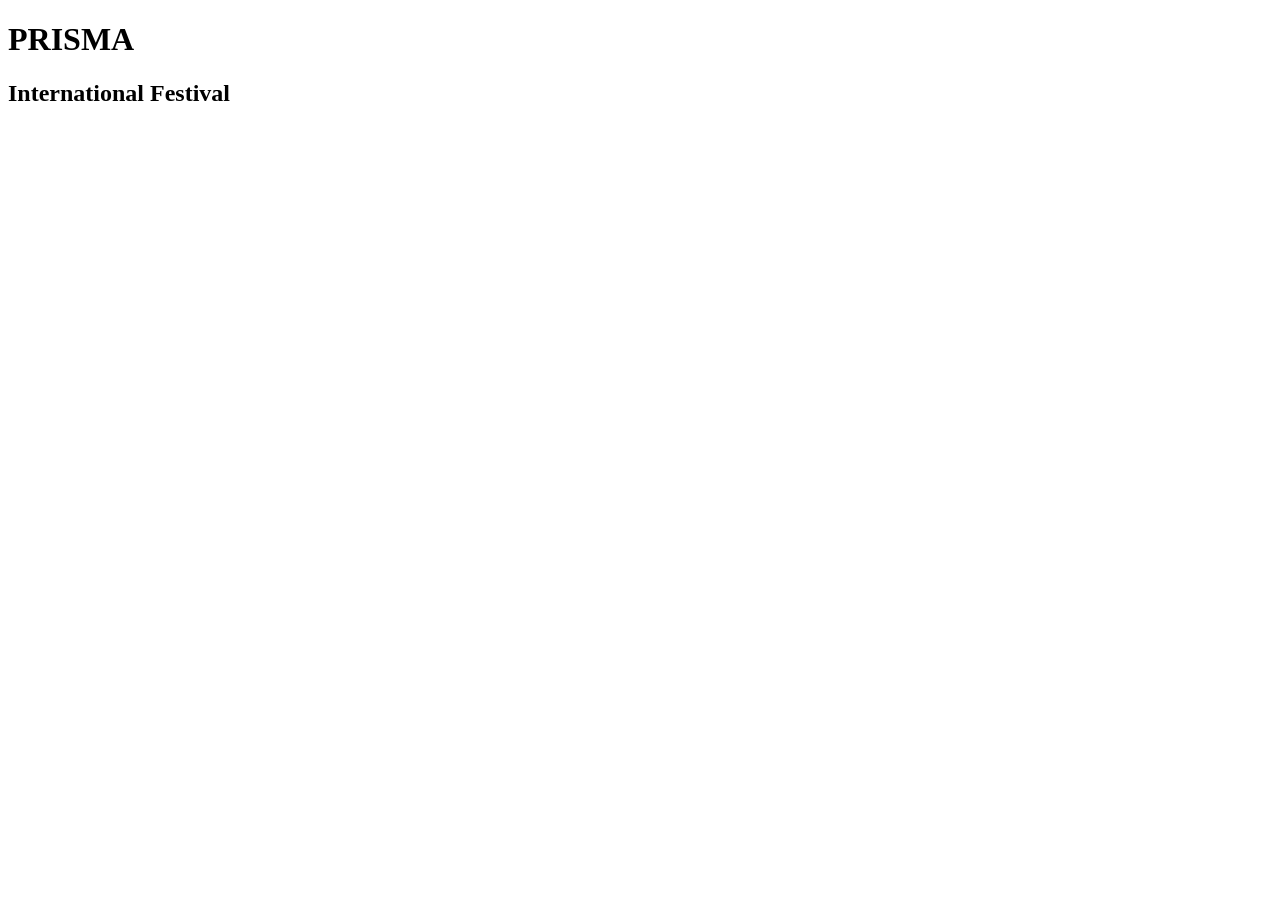
==== index.html @ aac89eb9 "Examen PRISMA" ====
<!DOCTYPE html>
<html lang="en">
<head>
    <meta charset="UTF-8">
    <meta name="viewport" content="width=device-width, initial-scale=1.0">
    <title>Prisma Festival</title>
    <link rel = "stylesheet"  href ="Style.css">
</head>
<body>
    <h1>PRISMA</h1>
    <h2>International Festival</h2>
    
    <script></script>
</body>
</html>
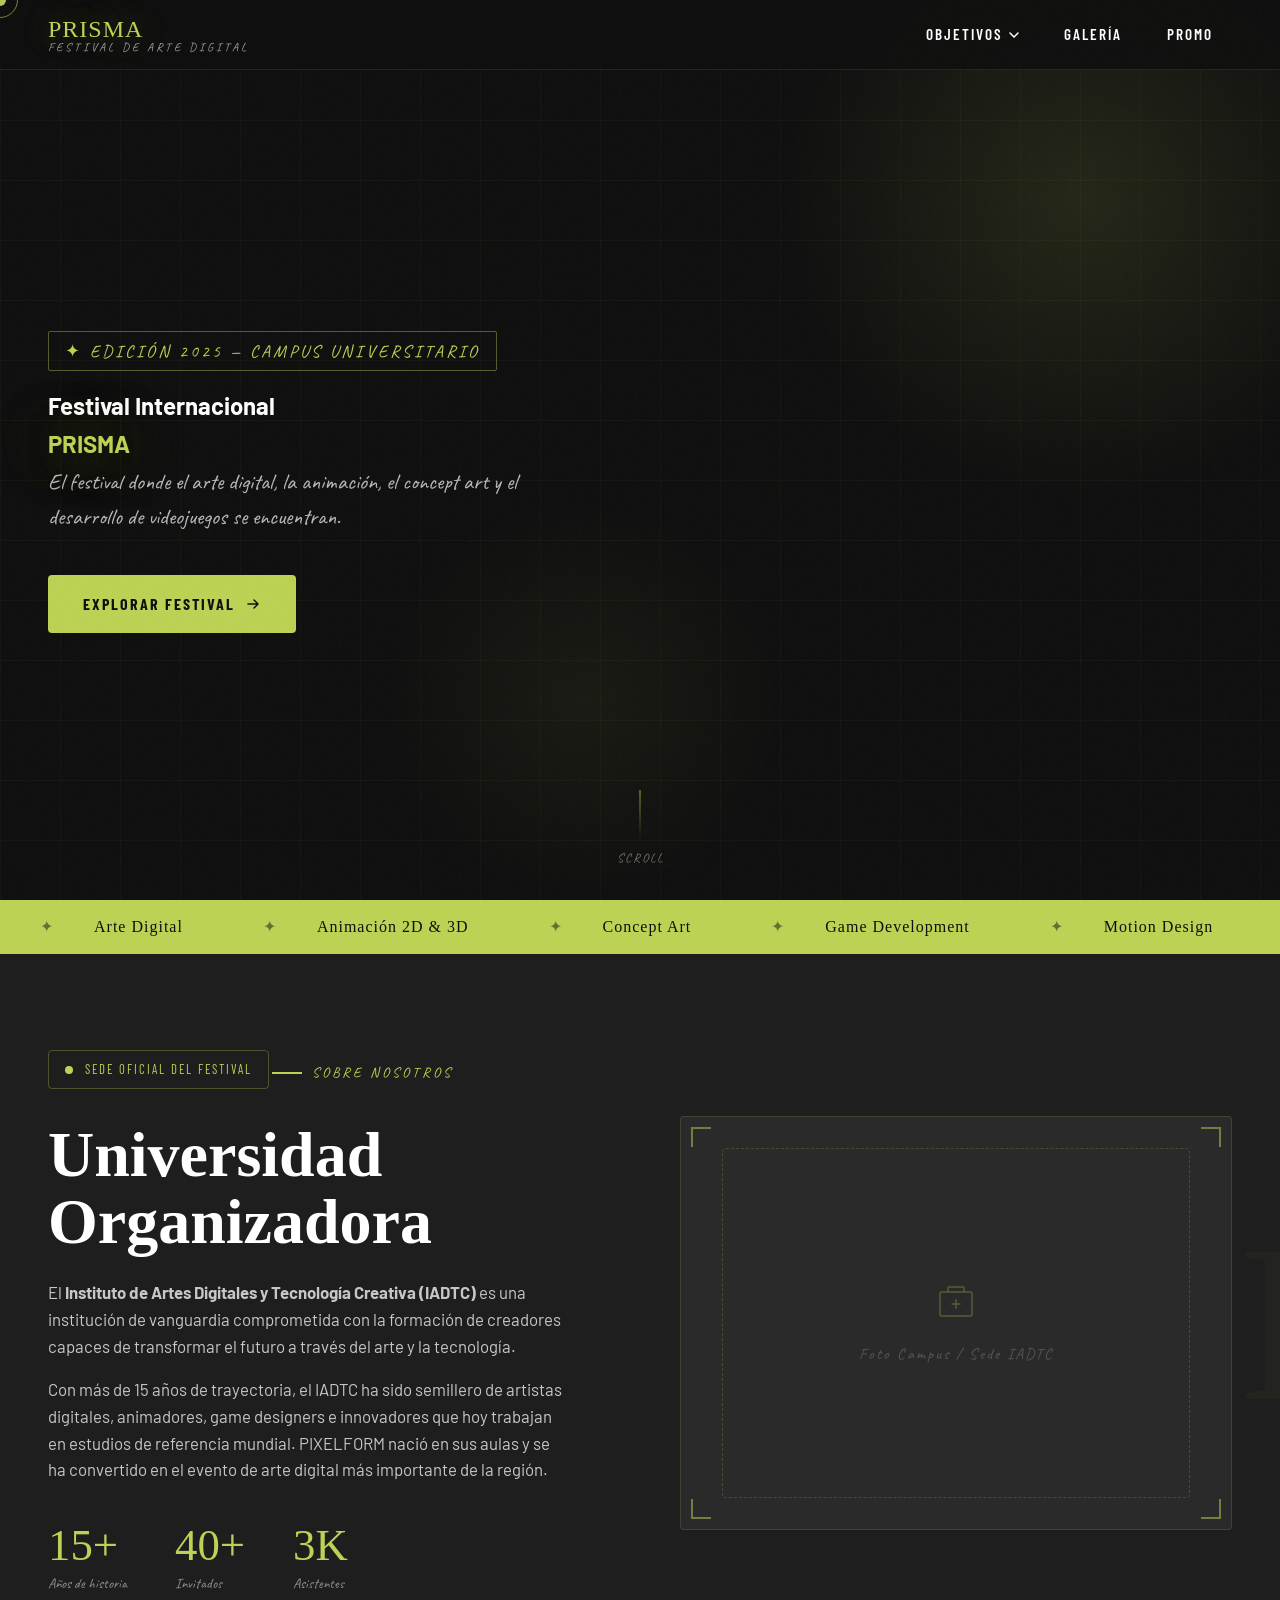
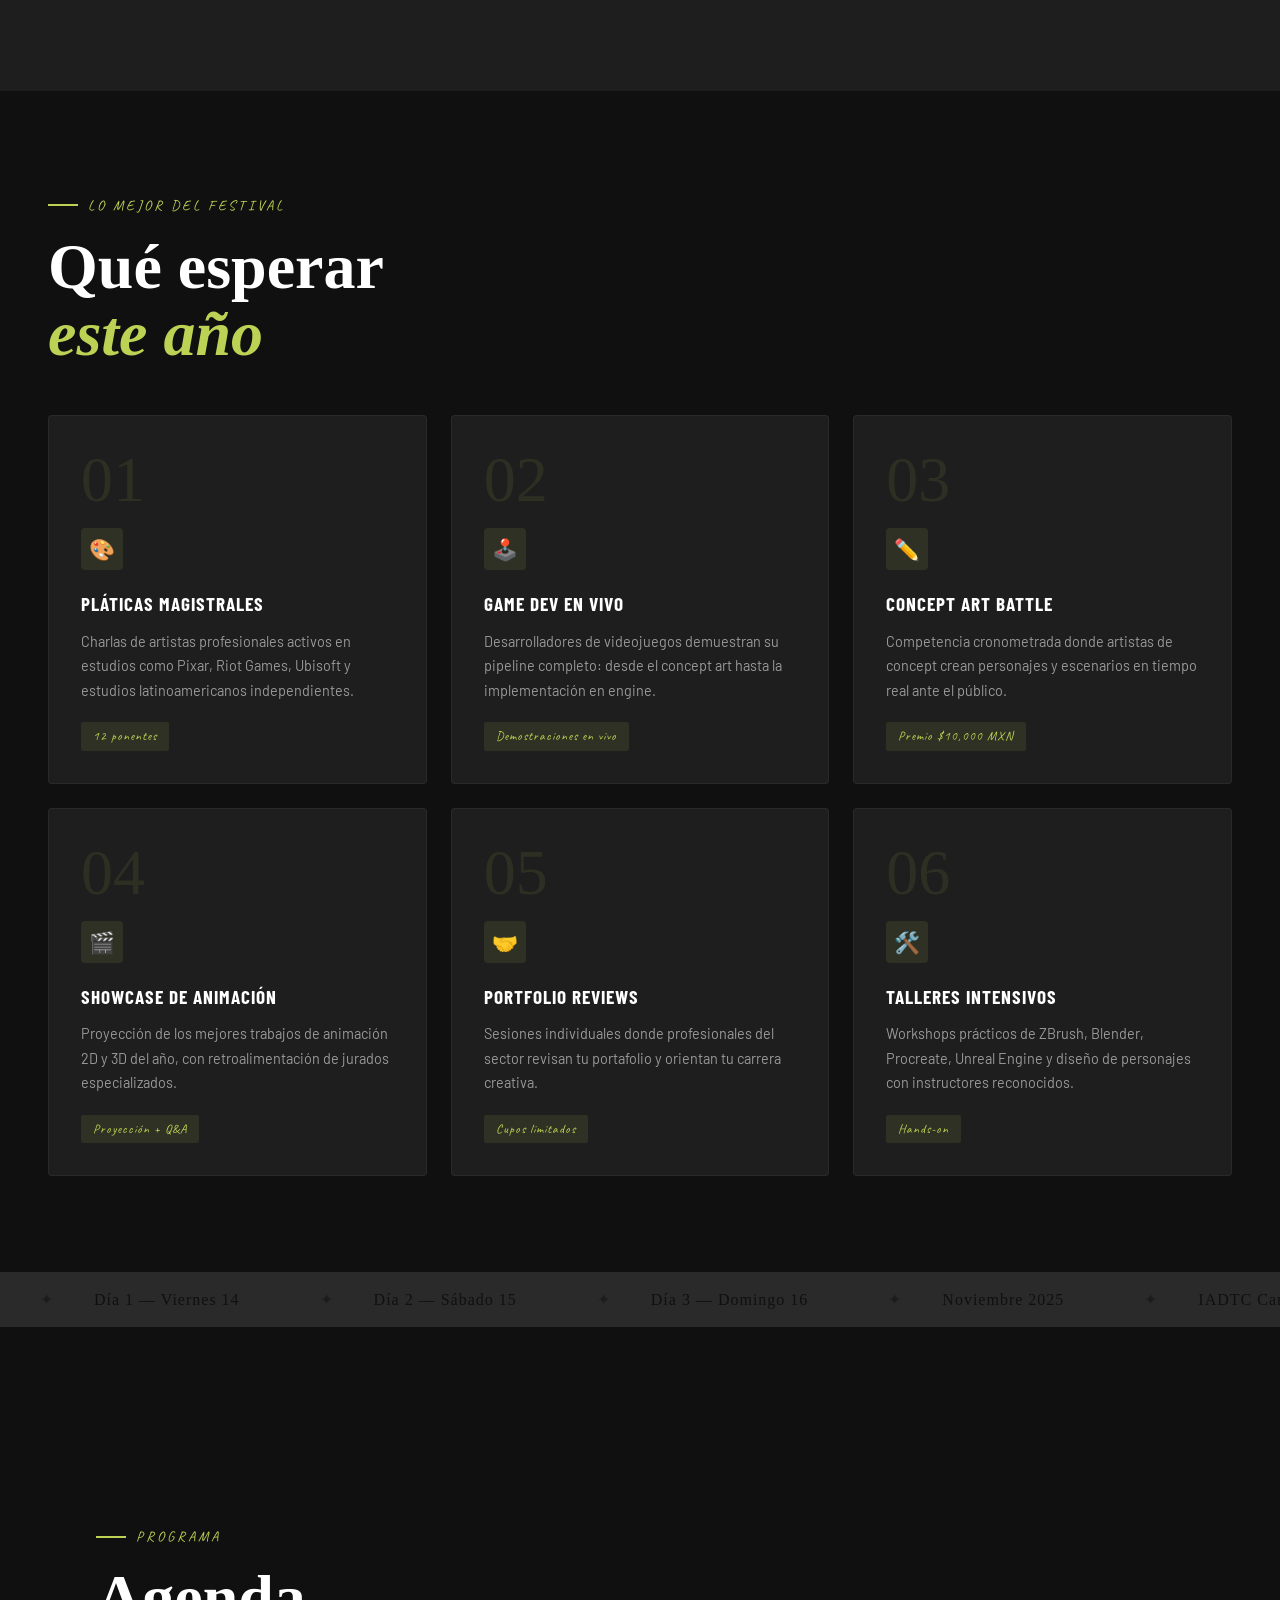
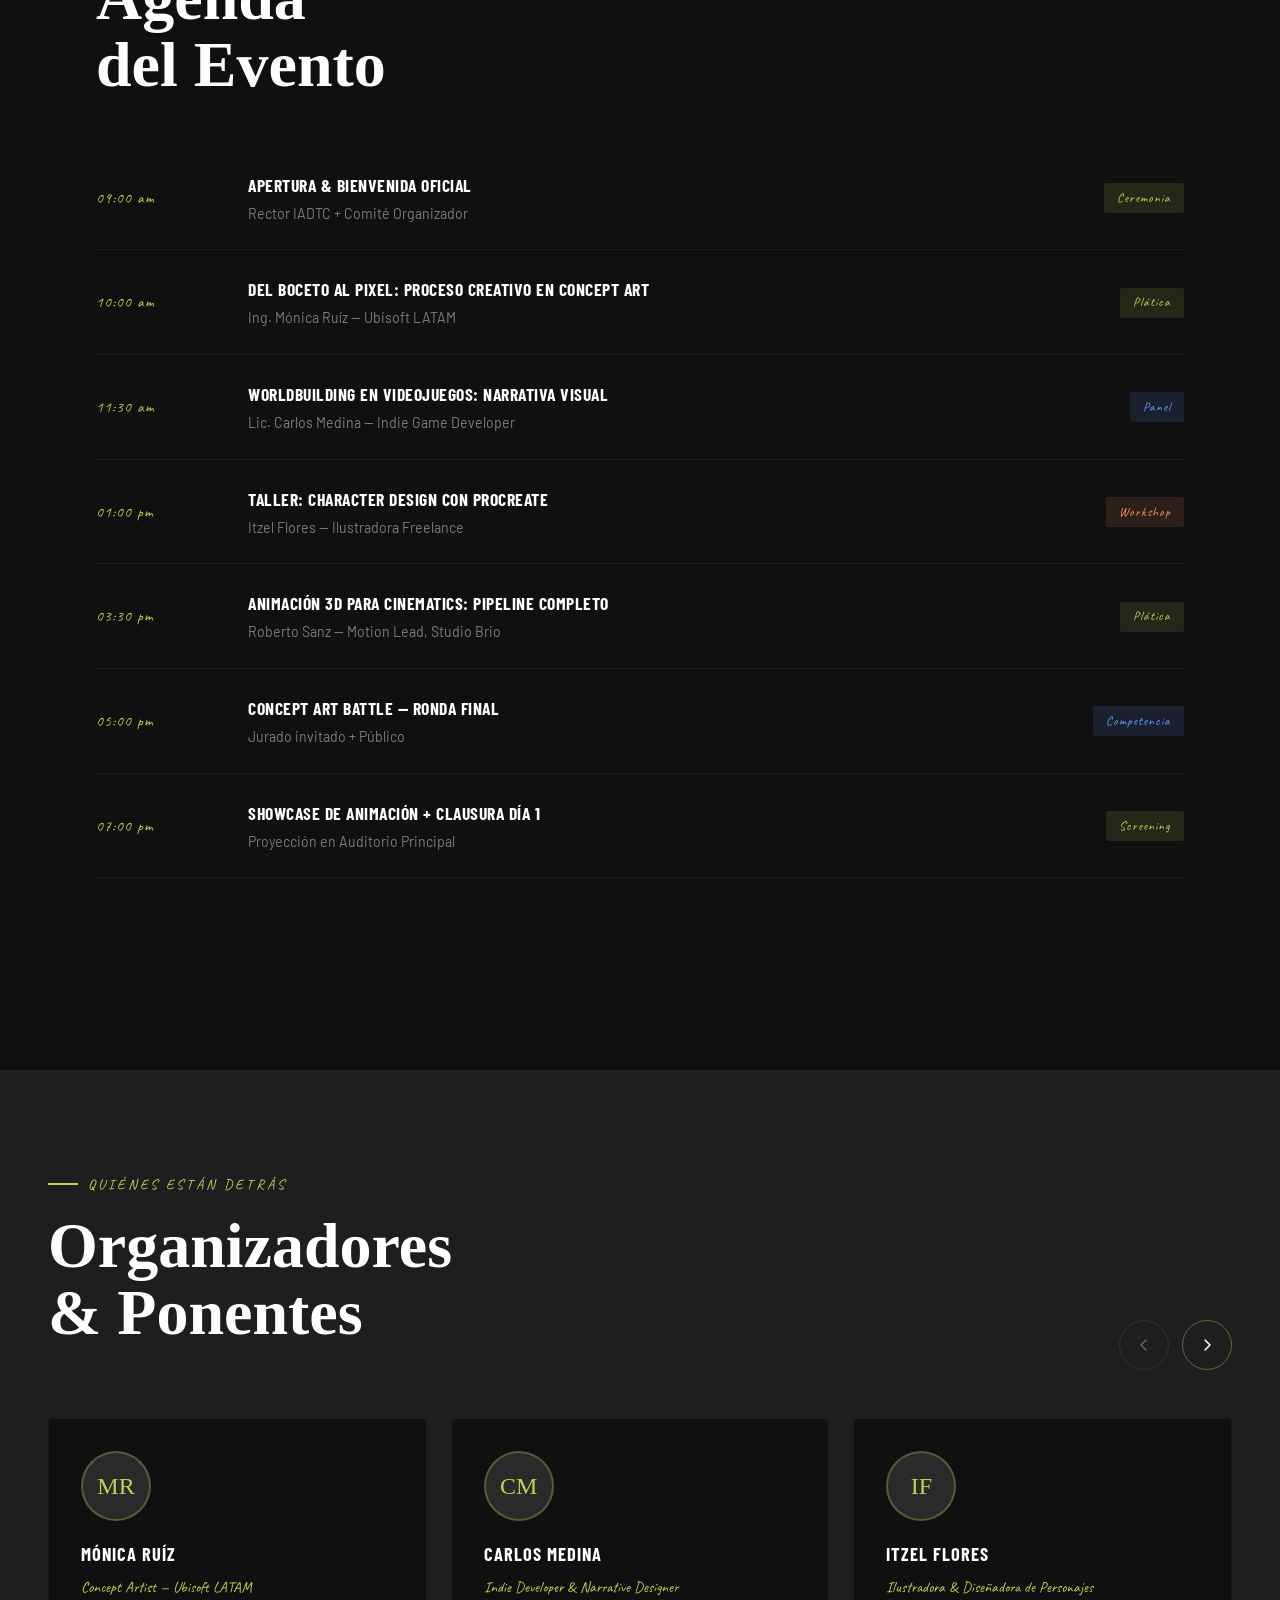
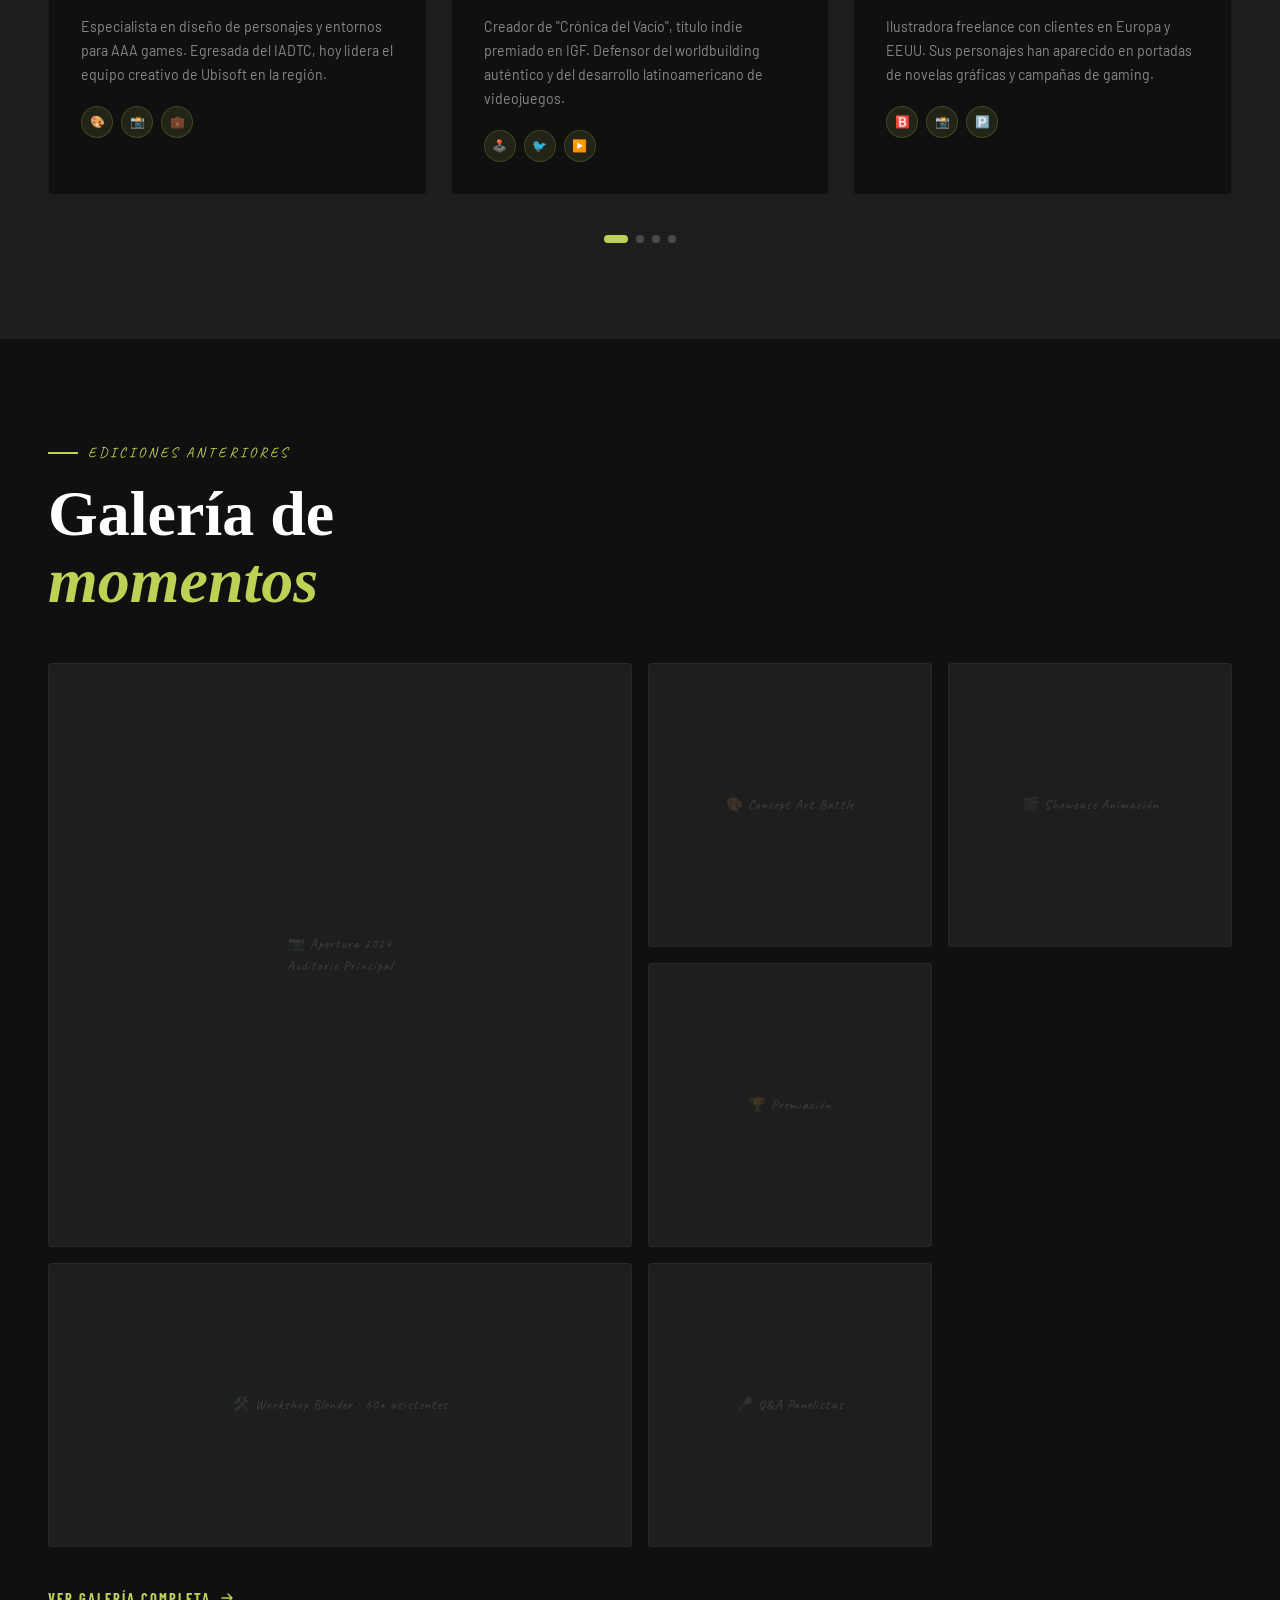
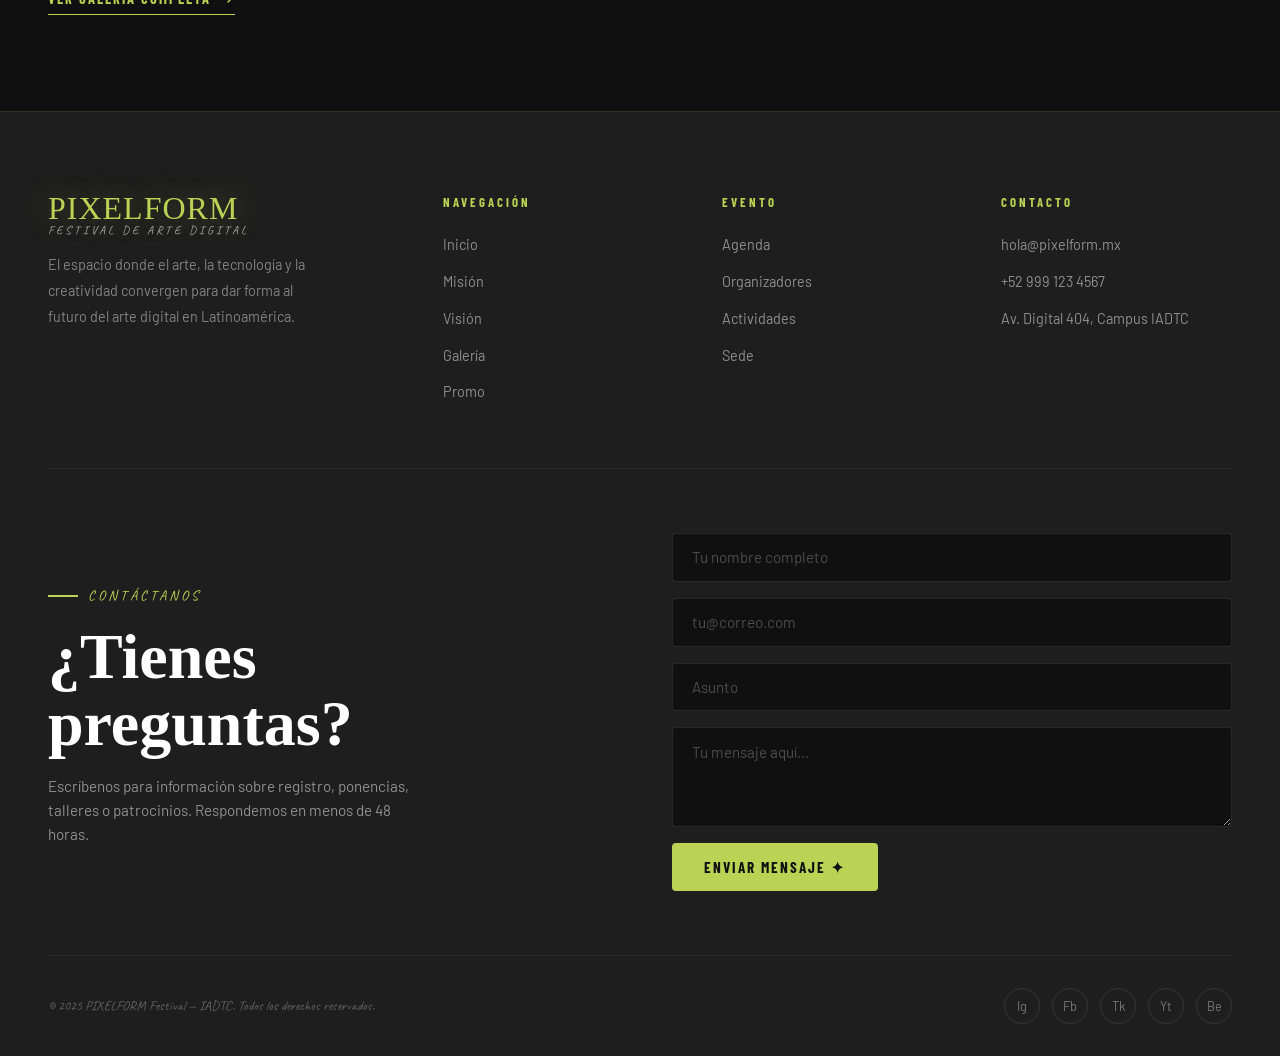
==== commit 90d91f2c: "PRISMA primary index, main y style fueron agregados" ====
--- a/index.html
+++ b/index.html
@@ -1,15 +1,541 @@
 <!DOCTYPE html>
-<html lang="en">
+<html lang="es">
 <head>
-    <meta charset="UTF-8">
-    <meta name="viewport" content="width=device-width, initial-scale=1.0">
-    <title>Prisma Festival</title>
-    <link rel = "stylesheet"  href ="Style.css">
+  <meta charset="UTF-8" />
+  <meta name="viewport" content="width=device-width, initial-scale=1.0" />
+  <title>PRISMA International Fair— Arte Digital</title>
+  <link rel="stylesheet" href="Style.css" />
 </head>
 <body>
-    <h1>PRISMA</h1>
-    <h2>International Festival</h2>
+
+  <!-- Page Loader -->
+  <div class="page-loader">
+    <span class="loader-text">PRISMA</span>
+  </div>
+
+  <!-- Custom Cursor -->
+  <div class="cursor"></div>
+  <div class="cursor-ring"></div>
+
+  <!-- ═══════════════════════════════════════════
+       HEADER / NAV
+  ═══════════════════════════════════════════ -->
+  <header class="site-header">
+    <a href="index.html" class="logo">
+      PRISMA
+      <span>Festival de Arte Digital</span>
+    </a>
+
+    <button class="hamburger" aria-label="Menú">
+      <span></span><span></span><span></span>
+    </button>
+
+    <nav class="site-nav">
+
+      <!-- Objetivos con dropdown -->
+      <div class="nav-item">
+        <a href="#" class="nav-link" aria-haspopup="true">
+          Objetivos
+          <svg width="10" height="6" viewBox="0 0 10 6" fill="none" xmlns="http://www.w3.org/2000/svg">
+            <path d="M1 1L5 5L9 1" stroke="currentColor" stroke-width="1.5" stroke-linecap="round"/>
+          </svg>
+        </a>
+        <div class="dropdown-menu">
+          <a href="mision.html">Misión</a>
+          <a href="vision.html">Visión</a>
+        </div>
+      </div>
+
+      <!-- Galería -->
+      <div class="nav-item">
+        <a href="galeria.html" class="nav-link">Galería</a>
+      </div>
+
+      <!-- Promo -->
+      <div class="nav-item">
+        <a href="promo.html" class="nav-link">Promo</a>
+      </div>
+
+    </nav>
+  </header>
+
+  <!-- ═══════════════════════════════════════════
+       HERO
+  ═══════════════════════════════════════════ -->
+  <section class="hero">
+    <div class="hero-bg-grid"></div>
+    <div class="hero-glow"></div>
+    <div class="hero-glow-2"></div>
+
+    <div class="hero-tag">✦ Edición 2025 — Campus Universitario</div>
+
+  
+    <h1 class="hero-title">
+      Festival Internacional<br><em> PRISMA</em>
+    </h1>
     
-    <script></script>
+
+    <p class="hero-subtitle">
+      El festival donde el arte digital, la animación, el concept art y el desarrollo de videojuegos se encuentran.
+    </p>
+
+    <a href="#universidad" class="hero-cta">
+      Explorar Festival
+      <svg width="16" height="16" viewBox="0 0 16 16" fill="none" xmlns="http://www.w3.org/2000/svg">
+        <path d="M3 8H13M13 8L9 4M13 8L9 12" stroke="currentColor" stroke-width="1.5" stroke-linecap="round" stroke-linejoin="round"/>
+      </svg>
+    </a>
+
+    <div class="hero-scroll">
+      <div class="scroll-line"></div>
+      <span>Scroll</span>
+    </div>
+  </section>
+
+  <!-- ═══════════════════════════════════════════
+       MARQUEE
+  ═══════════════════════════════════════════ -->
+  <div class="marquee-strip">
+    <div class="marquee-inner">
+      <span>Arte Digital</span>
+      <span>Animación 2D & 3D</span>
+      <span>Concept Art</span>
+      <span>Game Development</span>
+      <span>Motion Design</span>
+      <span>Ilustración</span>
+      <span>VFX & Efectos</span>
+      <span>UI/UX Design</span>
+    </div>
+  </div>
+
+  <!-- ═══════════════════════════════════════════
+       UNIVERSIDAD
+  ═══════════════════════════════════════════ -->
+  <section id="universidad" class="university-section">
+    <div class="university-inner">
+      <div class="uni-text">
+        <div class="uni-badge">
+          <span class="uni-badge-dot"></span>
+          <span>Sede Oficial del Festival</span>
+        </div>
+
+        <div class="section-label">Sobre Nosotros</div>
+        <h2 class="section-title reveal">Universidad<br>Organizadora</h2>
+
+        <p class="reveal reveal-delay-1">
+          El <strong>Instituto de Artes Digitales y Tecnología Creativa (IADTC)</strong> es una institución de vanguardia comprometida con la formación de creadores capaces de transformar el futuro a través del arte y la tecnología.
+        </p>
+        <p class="reveal reveal-delay-2">
+          Con más de 15 años de trayectoria, el IADTC ha sido semillero de artistas digitales, animadores, game designers e innovadores que hoy trabajan en estudios de referencia mundial. PIXELFORM nació en sus aulas y se ha convertido en el evento de arte digital más importante de la región.
+        </p>
+
+        <div class="uni-stats reveal reveal-delay-3">
+          <div class="stat">
+            <span class="stat-num">15+</span>
+            <span class="stat-label">Años de historia</span>
+          </div>
+          <div class="stat">
+            <span class="stat-num">40+</span>
+            <span class="stat-label">Invitados</span>
+          </div>
+          <div class="stat">
+            <span class="stat-num">3K</span>
+            <span class="stat-label">Asistentes</span>
+          </div>
+        </div>
+      </div>
+
+      <div class="uni-visual reveal">
+        <div class="uni-frame">
+          <div class="uni-corner tl"></div>
+          <div class="uni-corner tr"></div>
+          <div class="uni-corner bl"></div>
+          <div class="uni-corner br"></div>
+          <div class="uni-frame-inner">
+            <svg width="48" height="48" viewBox="0 0 48 48" fill="none" xmlns="http://www.w3.org/2000/svg">
+              <rect x="8" y="14" width="32" height="24" rx="2" stroke="#BCD254" stroke-width="1.5"/>
+              <path d="M16 14V10C16 9.44772 16.4477 9 17 9H31C31.5523 9 32 9.44772 32 10V14" stroke="#BCD254" stroke-width="1.5"/>
+              <path d="M24 22V30M20 26H28" stroke="#BCD254" stroke-width="1.5" stroke-linecap="round"/>
+            </svg>
+            <span>Foto Campus / Sede IADTC</span>
+          </div>
+        </div>
+      </div>
+    </div>
+  </section>
+
+  <!-- ═══════════════════════════════════════════
+       HIGHLIGHTS / PLÁTICAS
+  ═══════════════════════════════════════════ -->
+  <section id="destacados">
+    <div class="highlights-section">
+      <div class="section-label reveal">Lo Mejor del Festival</div>
+      <h2 class="section-title reveal">Qué esperar<br><em style="color:var(--accent)">este año</em></h2>
+
+      <div class="highlights-grid">
+
+        <div class="highlight-card reveal reveal-delay-1">
+          <div class="hcard-num">01</div>
+          <div class="hcard-icon">🎨</div>
+          <div class="hcard-title">Pláticas Magistrales</div>
+          <p class="hcard-desc">Charlas de artistas profesionales activos en estudios como Pixar, Riot Games, Ubisoft y estudios latinoamericanos independientes.</p>
+          <span class="hcard-tag">12 ponentes</span>
+        </div>
+
+        <div class="highlight-card reveal reveal-delay-2">
+          <div class="hcard-num">02</div>
+          <div class="hcard-icon">🕹️</div>
+          <div class="hcard-title">Game Dev en Vivo</div>
+          <p class="hcard-desc">Desarrolladores de videojuegos demuestran su pipeline completo: desde el concept art hasta la implementación en engine.</p>
+          <span class="hcard-tag">Demostraciones en vivo</span>
+        </div>
+
+        <div class="highlight-card reveal reveal-delay-3">
+          <div class="hcard-num">03</div>
+          <div class="hcard-icon">✏️</div>
+          <div class="hcard-title">Concept Art Battle</div>
+          <p class="hcard-desc">Competencia cronometrada donde artistas de concept crean personajes y escenarios en tiempo real ante el público.</p>
+          <span class="hcard-tag">Premio $10,000 MXN</span>
+        </div>
+
+        <div class="highlight-card reveal reveal-delay-1">
+          <div class="hcard-num">04</div>
+          <div class="hcard-icon">🎬</div>
+          <div class="hcard-title">Showcase de Animación</div>
+          <p class="hcard-desc">Proyección de los mejores trabajos de animación 2D y 3D del año, con retroalimentación de jurados especializados.</p>
+          <span class="hcard-tag">Proyección + Q&A</span>
+        </div>
+
+        <div class="highlight-card reveal reveal-delay-2">
+          <div class="hcard-num">05</div>
+          <div class="hcard-icon">🤝</div>
+          <div class="hcard-title">Portfolio Reviews</div>
+          <p class="hcard-desc">Sesiones individuales donde profesionales del sector revisan tu portafolio y orientan tu carrera creativa.</p>
+          <span class="hcard-tag">Cupos limitados</span>
+        </div>
+
+        <div class="highlight-card reveal reveal-delay-3">
+          <div class="hcard-num">06</div>
+          <div class="hcard-icon">🛠️</div>
+          <div class="hcard-title">Talleres Intensivos</div>
+          <p class="hcard-desc">Workshops prácticos de ZBrush, Blender, Procreate, Unreal Engine y diseño de personajes con instructores reconocidos.</p>
+          <span class="hcard-tag">Hands-on</span>
+        </div>
+
+      </div>
+    </div>
+  </section>
+
+  <!-- ═══════════════════════════════════════════
+       AGENDA / SCHEDULE
+  ═══════════════════════════════════════════ -->
+  <div class="marquee-strip" style="background: var(--gray-mid);">
+    <div class="marquee-inner" style="animation-direction:reverse;">
+      <span>Día 1 — Viernes 14</span>
+      <span>Día 2 — Sábado 15</span>
+      <span>Día 3 — Domingo 16</span>
+      <span>Noviembre 2025</span>
+      <span>IADTC Campus</span>
+    </div>
+  </div>
+
+  <section id="agenda">
+    <div class="schedule-section">
+      <div class="section-label reveal">Programa</div>
+      <h2 class="section-title reveal">Agenda<br>del Evento</h2>
+
+      <div class="schedule-list">
+
+        <div class="schedule-item reveal">
+          <span class="sch-time">09:00 am</span>
+          <div class="sch-info">
+            <div class="sch-title">Apertura & Bienvenida Oficial</div>
+            <div class="sch-speaker">Rector IADTC + Comité Organizador</div>
+          </div>
+          <span class="sch-badge badge-talk">Ceremonia</span>
+        </div>
+
+        <div class="schedule-item reveal">
+          <span class="sch-time">10:00 am</span>
+          <div class="sch-info">
+            <div class="sch-title">Del boceto al pixel: proceso creativo en concept art</div>
+            <div class="sch-speaker">Ing. Mónica Ruíz — Ubisoft LATAM</div>
+          </div>
+          <span class="sch-badge badge-talk">Plática</span>
+        </div>
+
+        <div class="schedule-item reveal reveal-delay-1">
+          <span class="sch-time">11:30 am</span>
+          <div class="sch-info">
+            <div class="sch-title">Worldbuilding en videojuegos: narrativa visual</div>
+            <div class="sch-speaker">Lic. Carlos Medina — Indie Game Developer</div>
+          </div>
+          <span class="sch-badge badge-panel">Panel</span>
+        </div>
+
+        <div class="schedule-item reveal reveal-delay-2">
+          <span class="sch-time">01:00 pm</span>
+          <div class="sch-info">
+            <div class="sch-title">Taller: Character Design con Procreate</div>
+            <div class="sch-speaker">Itzel Flores — Ilustradora Freelance</div>
+          </div>
+          <span class="sch-badge badge-workshop">Workshop</span>
+        </div>
+
+        <div class="schedule-item reveal reveal-delay-3">
+          <span class="sch-time">03:30 pm</span>
+          <div class="sch-info">
+            <div class="sch-title">Animación 3D para cinematics: pipeline completo</div>
+            <div class="sch-speaker">Roberto Sanz — Motion Lead, Studio Brio</div>
+          </div>
+          <span class="sch-badge badge-talk">Plática</span>
+        </div>
+
+        <div class="schedule-item reveal reveal-delay-4">
+          <span class="sch-time">05:00 pm</span>
+          <div class="sch-info">
+            <div class="sch-title">Concept Art Battle — Ronda Final</div>
+            <div class="sch-speaker">Jurado invitado + Público</div>
+          </div>
+          <span class="sch-badge badge-panel">Competencia</span>
+        </div>
+
+        <div class="schedule-item reveal reveal-delay-5">
+          <span class="sch-time">07:00 pm</span>
+          <div class="sch-info">
+            <div class="sch-title">Showcase de Animación + Clausura Día 1</div>
+            <div class="sch-speaker">Proyección en Auditorio Principal</div>
+          </div>
+          <span class="sch-badge badge-talk">Screening</span>
+        </div>
+
+      </div>
+    </div>
+  </section>
+
+  <!-- ═══════════════════════════════════════════
+       ORGANIZADORES CAROUSEL
+  ═══════════════════════════════════════════ -->
+  <section class="carousel-section" id="organizadores">
+    <div class="carousel-header">
+      <div>
+        <div class="section-label reveal">Quiénes están detrás</div>
+        <h2 class="section-title reveal">Organizadores<br>& Ponentes</h2>
+      </div>
+      <div class="carousel-controls">
+        <button class="carousel-btn prev" aria-label="Anterior">
+          <svg width="18" height="18" viewBox="0 0 18 18" fill="none" xmlns="http://www.w3.org/2000/svg">
+            <path d="M11 4L6 9L11 14" stroke="currentColor" stroke-width="1.5" stroke-linecap="round" stroke-linejoin="round"/>
+          </svg>
+        </button>
+        <button class="carousel-btn next" aria-label="Siguiente">
+          <svg width="18" height="18" viewBox="0 0 18 18" fill="none" xmlns="http://www.w3.org/2000/svg">
+            <path d="M7 4L12 9L7 14" stroke="currentColor" stroke-width="1.5" stroke-linecap="round" stroke-linejoin="round"/>
+          </svg>
+        </button>
+      </div>
+    </div>
+
+    <div class="carousel-track-wrapper">
+      <div class="carousel-track">
+
+        <div class="org-card">
+          <div class="org-avatar">MR</div>
+          <div class="org-name">Mónica Ruíz</div>
+          <div class="org-role">Concept Artist — Ubisoft LATAM</div>
+          <p class="org-desc">Especialista en diseño de personajes y entornos para AAA games. Egresada del IADTC, hoy lidera el equipo creativo de Ubisoft en la región.</p>
+          <div class="org-social">
+            <a href="#" title="ArtStation">🎨</a>
+            <a href="#" title="Instagram">📸</a>
+            <a href="#" title="LinkedIn">💼</a>
+          </div>
+        </div>
+
+        <div class="org-card">
+          <div class="org-avatar">CM</div>
+          <div class="org-name">Carlos Medina</div>
+          <div class="org-role">Indie Developer & Narrative Designer</div>
+          <p class="org-desc">Creador de "Crónica del Vacío", título indie premiado en IGF. Defensor del worldbuilding auténtico y del desarrollo latinoamericano de videojuegos.</p>
+          <div class="org-social">
+            <a href="#" title="itch.io">🕹️</a>
+            <a href="#" title="Twitter">🐦</a>
+            <a href="#" title="YouTube">▶️</a>
+          </div>
+        </div>
+
+        <div class="org-card">
+          <div class="org-avatar">IF</div>
+          <div class="org-name">Itzel Flores</div>
+          <div class="org-role">Ilustradora & Diseñadora de Personajes</div>
+          <p class="org-desc">Ilustradora freelance con clientes en Europa y EEUU. Sus personajes han aparecido en portadas de novelas gráficas y campañas de gaming.</p>
+          <div class="org-social">
+            <a href="#" title="Behance">🅱️</a>
+            <a href="#" title="Instagram">📸</a>
+            <a href="#" title="Patreon">🅿️</a>
+          </div>
+        </div>
+
+        <div class="org-card">
+          <div class="org-avatar">RS</div>
+          <div class="org-name">Roberto Sanz</div>
+          <div class="org-role">Motion Lead — Studio Brio</div>
+          <p class="org-desc">Responsable de cinematics y animación 3D para proyectos de TV y publicidad. Maestro en la narración visual a través del movimiento y la luz.</p>
+          <div class="org-social">
+            <a href="#" title="Vimeo">🎬</a>
+            <a href="#" title="LinkedIn">💼</a>
+            <a href="#" title="ArtStation">🎨</a>
+          </div>
+        </div>
+
+        <div class="org-card">
+          <div class="org-avatar">LP</div>
+          <div class="org-name">Lorena Paredes</div>
+          <div class="org-role">Directora Artística — Coord. General PIXELFORM</div>
+          <p class="org-desc">Directora de arte con 10 años de experiencia en producción audiovisual. Fundadora del festival y principal impulsora de la escena digital local.</p>
+          <div class="org-social">
+            <a href="#" title="LinkedIn">💼</a>
+            <a href="#" title="Instagram">📸</a>
+            <a href="#" title="Web">🌐</a>
+          </div>
+        </div>
+
+        <div class="org-card">
+          <div class="org-avatar">DH</div>
+          <div class="org-name">Diego Herrera</div>
+          <div class="org-role">VFX Artist & Tech Art Supervisor</div>
+          <p class="org-desc">Técnico en efectos visuales con créditos en producciones para plataformas de streaming. Experto en Houdini, Nuke y pipeline de VFX moderno.</p>
+          <div class="org-social">
+            <a href="#" title="IMDB">🎥</a>
+            <a href="#" title="Vimeo">🎬</a>
+            <a href="#" title="LinkedIn">💼</a>
+          </div>
+        </div>
+
+      </div>
+    </div>
+
+    <div class="carousel-dots">
+      <button class="carousel-dot active"></button>
+      <button class="carousel-dot"></button>
+      <button class="carousel-dot"></button>
+      <button class="carousel-dot"></button>
+    </div>
+  </section>
+
+  <!-- ═══════════════════════════════════════════
+       GALLERY PREVIEW
+  ═══════════════════════════════════════════ -->
+  <section class="gallery-section" id="galeria-preview">
+    <div class="gallery-inner">
+      <div class="section-label reveal">Ediciones Anteriores</div>
+      <h2 class="section-title reveal">Galería de<br><em style="color:var(--accent)">momentos</em></h2>
+
+      <div class="gallery-grid">
+        <div class="gallery-cell">
+          <div class="gallery-placeholder">📷 Apertura 2024<br>Auditorio Principal</div>
+        </div>
+        <div class="gallery-cell">
+          <div class="gallery-placeholder">🎨 Concept Art Battle</div>
+        </div>
+        <div class="gallery-cell">
+          <div class="gallery-placeholder">🎬 Showcase Animación</div>
+        </div>
+        <div class="gallery-cell">
+          <div class="gallery-placeholder">🏆 Premiación</div>
+        </div>
+        <div class="gallery-cell">
+          <div class="gallery-placeholder">🛠️ Workshop Blender · 60+ asistentes</div>
+        </div>
+        <div class="gallery-cell">
+          <div class="gallery-placeholder">🎤 Q&A Panelistas</div>
+        </div>
+      </div>
+
+      <a href="galeria.html" class="gallery-link">
+        Ver galería completa
+        <svg width="16" height="16" viewBox="0 0 16 16" fill="none" xmlns="http://www.w3.org/2000/svg">
+          <path d="M3 8H13M13 8L9 4M13 8L9 12" stroke="currentColor" stroke-width="1.5" stroke-linecap="round" stroke-linejoin="round"/>
+        </svg>
+      </a>
+    </div>
+  </section>
+
+  <!-- ═══════════════════════════════════════════
+       FOOTER + CONTACTO
+  ═══════════════════════════════════════════ -->
+  <footer class="site-footer" id="contacto">
+
+    <div class="footer-top">
+      <div class="footer-brand">
+        <div class="logo">
+          PIXELFORM
+          <span>Festival de Arte Digital</span>
+        </div>
+        <p>El espacio donde el arte, la tecnología y la creatividad convergen para dar forma al futuro del arte digital en Latinoamérica.</p>
+      </div>
+
+      <div class="footer-col">
+        <div class="footer-col-title">Navegación</div>
+        <ul>
+          <li><a href="index.html">Inicio</a></li>
+          <li><a href="mision.html">Misión</a></li>
+          <li><a href="vision.html">Visión</a></li>
+          <li><a href="galeria.html">Galería</a></li>
+          <li><a href="promo.html">Promo</a></li>
+        </ul>
+      </div>
+
+      <div class="footer-col">
+        <div class="footer-col-title">Evento</div>
+        <ul>
+          <li><a href="#agenda">Agenda</a></li>
+          <li><a href="#organizadores">Organizadores</a></li>
+          <li><a href="#destacados">Actividades</a></li>
+          <li><a href="#universidad">Sede</a></li>
+        </ul>
+      </div>
+
+      <div class="footer-col">
+        <div class="footer-col-title">Contacto</div>
+        <ul>
+          <li><a href="mailto:hola@pixelform.mx">hola@pixelform.mx</a></li>
+          <li><a href="tel:+529991234567">+52 999 123 4567</a></li>
+          <li><a href="#">Av. Digital 404, Campus IADTC</a></li>
+        </ul>
+      </div>
+    </div>
+
+    <!-- Contact Form -->
+    <div class="contact-section">
+      <div class="contact-left">
+        <div class="section-label">Contáctanos</div>
+        <h2 class="section-title">¿Tienes<br>preguntas?</h2>
+        <p>Escríbenos para información sobre registro, ponencias, talleres o patrocinios. Respondemos en menos de 48 horas.</p>
+      </div>
+      <div class="contact-right">
+        <form class="contact-form">
+          <input type="text"  name="nombre"  placeholder="Tu nombre completo" required />
+          <input type="email" name="email"   placeholder="tu@correo.com"      required />
+          <input type="text"  name="asunto"  placeholder="Asunto" />
+          <textarea name="mensaje" placeholder="Tu mensaje aquí…" required></textarea>
+          <button type="submit" class="btn-submit">Enviar Mensaje ✦</button>
+        </form>
+      </div>
+    </div>
+
+    <!-- Footer Bottom -->
+    <div class="footer-bottom">
+      <p>© 2025 PIXELFORM Festival — IADTC. Todos los derechos reservados.</p>
+      <div class="footer-social">
+        <a href="#" title="Instagram">Ig</a>
+        <a href="#" title="Facebook">Fb</a>
+        <a href="#" title="TikTok">Tk</a>
+        <a href="#" title="YouTube">Yt</a>
+        <a href="#" title="Behance">Be</a>
+      </div>
+    </div>
+  </footer>
+
+  <script src="main.js"></script>
 </body>
 </html>
--- a/Style.css
+++ b/Style.css
@@ -0,0 +1,1301 @@
+/* ============================================================
+   DIGITAL ART FESTIVAL — STYLESHEET
+   Base: #101010 | Accent: #BCD254 | Text: #FFFFFF
+   ============================================================ */
+
+@import url('https://fonts.googleapis.com/css2?family=Permanent+Marker&family=Caveat:wght@400;600;700&family=Barlow:wght@300;400;500;600;700&family=Barlow+Condensed:wght@400;600;700;800&display=swap');
+
+/* ---- CSS Variables ---- */
+:root {
+  --bg:        #101010;
+  --accent:    #BCD254;
+  --white:     #FFFFFF;
+  --gray:      #1e1e1e;
+  --gray-mid:  #2a2a2a;
+  --accent-dim: #a0b23a;
+  --font-brush: 'Permanent Marker', cursive;
+  --font-hand:  'Caveat', cursive;
+  --font-body:  'Barlow', sans-serif;
+  --font-cond:  'Barlow Condensed', sans-serif;
+  --radius:     4px;
+  --transition: 0.3s cubic-bezier(0.25, 0.46, 0.45, 0.94);
+}
+
+/* ---- Reset & Base ---- */
+*, *::before, *::after { box-sizing: border-box; margin: 0; padding: 0; }
+
+html { scroll-behavior: smooth; }
+
+body {
+  background-color: var(--bg);
+  color: var(--white);
+  font-family: var(--font-body);
+  font-weight: 400;
+  line-height: 1.6;
+  overflow-x: hidden;
+  cursor: none;
+}
+
+/* Custom cursor */
+.cursor {
+  width: 12px; height: 12px;
+  background: var(--accent);
+  border-radius: 50%;
+  position: fixed; top: 0; left: 0;
+  pointer-events: none;
+  z-index: 9999;
+  transform: translate(-50%, -50%);
+  transition: transform 0.15s ease, width 0.2s ease, height 0.2s ease;
+  mix-blend-mode: exclusion;
+}
+.cursor-ring {
+  width: 36px; height: 36px;
+  border: 1.5px solid var(--accent);
+  border-radius: 50%;
+  position: fixed; top: 0; left: 0;
+  pointer-events: none;
+  z-index: 9998;
+  transform: translate(-50%, -50%);
+  transition: transform 0.35s ease;
+  opacity: 0.6;
+}
+body:hover .cursor { opacity: 1; }
+
+a { color: inherit; text-decoration: none; cursor: none; }
+img { display: block; max-width: 100%; }
+ul { list-style: none; }
+button { cursor: none; font-family: var(--font-body); }
+
+/* ---- Noise overlay ---- */
+body::before {
+  content: '';
+  position: fixed; inset: 0;
+  background-image: url("data:image/svg+xml,%3Csvg viewBox='0 0 200 200' xmlns='http://www.w3.org/2000/svg'%3E%3Cfilter id='n'%3E%3CfeTurbulence type='fractalNoise' baseFrequency='0.9' numOctaves='4' stitchTiles='stitch'/%3E%3C/filter%3E%3Crect width='100%25' height='100%25' filter='url(%23n)' opacity='0.04'/%3E%3C/svg%3E");
+  pointer-events: none;
+  z-index: 1000;
+  opacity: 0.35;
+}
+
+/* ============================================================
+   NAVIGATION / HEADER
+   ============================================================ */
+.site-header {
+  position: fixed; top: 0; left: 0; right: 0;
+  z-index: 100;
+  padding: 0 3rem;
+  display: flex; align-items: center; justify-content: space-between;
+  height: 70px;
+  background: rgba(16,16,16,0.9);
+  backdrop-filter: blur(14px);
+  border-bottom: 1px solid rgba(188, 210, 84, 0.12);
+}
+
+.logo {
+  font-family: var(--font-brush);
+  font-size: 1.5rem;
+  color: var(--accent);
+  letter-spacing: 1px;
+  line-height: 1;
+  text-shadow: 0 0 30px rgba(188,210,84,0.4);
+}
+.logo span {
+  display: block;
+  font-family: var(--font-hand);
+  font-size: 0.75rem;
+  color: var(--white);
+  opacity: 0.6;
+  letter-spacing: 3px;
+  text-transform: uppercase;
+}
+
+.site-nav { display: flex; align-items: center; gap: 0.5rem; }
+
+.nav-item {
+  position: relative;
+}
+
+.nav-link {
+  display: inline-flex; align-items: center; gap: 6px;
+  padding: 0.5rem 1.1rem;
+  font-family: var(--font-cond);
+  font-size: 0.95rem;
+  font-weight: 600;
+  letter-spacing: 2px;
+  text-transform: uppercase;
+  color: var(--white);
+  border: 1px solid transparent;
+  border-radius: var(--radius);
+  transition: var(--transition);
+}
+.nav-link:hover,
+.nav-link.active {
+  color: var(--accent);
+  border-color: rgba(188,210,84,0.3);
+  background: rgba(188,210,84,0.05);
+}
+.nav-link svg { transition: transform 0.25s ease; }
+.nav-link:hover svg { transform: rotate(180deg); }
+
+/* Dropdown */
+.dropdown-menu {
+  position: absolute; top: calc(100% + 12px); left: 0;
+  background: var(--gray);
+  border: 1px solid rgba(188,210,84,0.2);
+  border-radius: var(--radius);
+  min-width: 160px;
+  overflow: hidden;
+  opacity: 0; visibility: hidden;
+  transform: translateY(-8px);
+  transition: all 0.25s ease;
+}
+.nav-item:hover .dropdown-menu,
+.dropdown-menu.open {
+  opacity: 1; visibility: visible;
+  transform: translateY(0);
+}
+.dropdown-menu a {
+  display: block;
+  padding: 0.7rem 1.2rem;
+  font-family: var(--font-cond);
+  font-size: 0.9rem;
+  letter-spacing: 1.5px;
+  text-transform: uppercase;
+  color: var(--white);
+  border-left: 3px solid transparent;
+  transition: var(--transition);
+}
+.dropdown-menu a:hover {
+  color: var(--accent);
+  border-left-color: var(--accent);
+  background: rgba(188,210,84,0.07);
+  padding-left: 1.5rem;
+}
+
+/* Mobile hamburger */
+.hamburger {
+  display: none;
+  flex-direction: column; gap: 5px;
+  background: none; border: none;
+  padding: 8px;
+}
+.hamburger span {
+  display: block; width: 24px; height: 2px;
+  background: var(--accent);
+  transition: var(--transition);
+}
+.hamburger.open span:nth-child(1) { transform: rotate(45deg) translate(5px,5px); }
+.hamburger.open span:nth-child(2) { opacity: 0; }
+.hamburger.open span:nth-child(3) { transform: rotate(-45deg) translate(5px,-5px); }
+
+/* ============================================================
+   HERO SECTION
+   ============================================================ */
+.hero {
+  min-height: 100vh;
+  display: flex; flex-direction: column;
+  justify-content: center; align-items: flex-start;
+  padding: 8rem 3rem 4rem;
+  position: relative;
+  overflow: hidden;
+}
+
+.hero-bg-grid {
+  position: absolute; inset: 0;
+  background-image:
+    linear-gradient(rgba(188,210,84,0.04) 1px, transparent 1px),
+    linear-gradient(90deg, rgba(188,210,84,0.04) 1px, transparent 1px);
+  background-size: 60px 60px;
+  z-index: 0;
+}
+.hero-glow {
+  position: absolute;
+  width: 600px; height: 600px;
+  border-radius: 50%;
+  background: radial-gradient(circle, rgba(188,210,84,0.12) 0%, transparent 70%);
+  top: -100px; right: -100px;
+  pointer-events: none;
+  animation: pulseGlow 6s ease-in-out infinite;
+}
+.hero-glow-2 {
+  position: absolute;
+  width: 400px; height: 400px;
+  border-radius: 50%;
+  background: radial-gradient(circle, rgba(188,210,84,0.06) 0%, transparent 70%);
+  bottom: 0; left: 30%;
+  pointer-events: none;
+  animation: pulseGlow 8s ease-in-out infinite reverse;
+}
+@keyframes pulseGlow {
+  0%,100% { transform: scale(1); opacity: 1; }
+  50% { transform: scale(1.15); opacity: 0.7; }
+}
+
+.hero-tag {
+  position: relative; z-index: 1;
+  display: inline-block;
+  font-family: var(--font-hand);
+  font-size: 1.1rem;
+  color: var(--accent);
+  letter-spacing: 3px;
+  text-transform: uppercase;
+  margin-bottom: 1rem;
+  padding: 0.3rem 1rem;
+  border: 1px solid rgba(188,210,84,0.4);
+  border-radius: 2px;
+}
+
+.hero-title1 {
+  position: relative; z-index: 1;
+  font-family: var(--font-brush);
+  font-size: clamp(3.5rem, 10vw, 9rem);
+  line-height: 0.9;
+  color: var(--white);
+  margin-bottom: 1.5rem;
+  max-width: 800px;
+}
+.hero-title2 {
+  position: relative; z-index: 1;
+  font-family: var(--font-brush);
+  font-size: clamp(3.5rem, 10vw, 9rem);
+  line-height: 0.9;
+  color: var(--white);
+  margin-bottom: 1.5rem;
+  max-width: 800px;
+}
+.hero-title em {
+  font-style: normal;
+  color: var(--accent);
+  -webkit-text-stroke: 0px;
+  text-shadow: 0 0 60px rgba(188,210,84,0.5);
+}
+
+.hero-subtitle {
+  position: relative; z-index: 1;
+  font-family: var(--font-hand);
+  font-size: 1.4rem;
+  color: rgba(255,255,255,0.7);
+  max-width: 500px;
+  margin-bottom: 2.5rem;
+}
+
+.hero-cta {
+  position: relative; z-index: 1;
+  display: inline-flex; align-items: center; gap: 10px;
+  padding: 1rem 2.2rem;
+  background: var(--accent);
+  color: var(--bg);
+  font-family: var(--font-cond);
+  font-size: 1rem;
+  font-weight: 700;
+  letter-spacing: 2px;
+  text-transform: uppercase;
+  border: none;
+  border-radius: var(--radius);
+  transition: var(--transition);
+  box-shadow: 0 0 0 0 rgba(188,210,84,0.4);
+}
+.hero-cta:hover {
+  background: var(--white);
+  transform: translateY(-3px);
+  box-shadow: 0 0 30px rgba(188,210,84,0.5);
+}
+
+.hero-scroll {
+  position: absolute; bottom: 2rem; left: 50%;
+  transform: translateX(-50%);
+  display: flex; flex-direction: column; align-items: center; gap: 8px;
+  z-index: 1;
+  font-family: var(--font-hand);
+  font-size: 0.8rem;
+  letter-spacing: 2px;
+  text-transform: uppercase;
+  color: rgba(255,255,255,0.4);
+}
+.scroll-line {
+  width: 1px; height: 50px;
+  background: linear-gradient(to bottom, rgba(188,210,84,0.8), transparent);
+  animation: scrollAnim 2s ease-in-out infinite;
+}
+@keyframes scrollAnim {
+  0%,100% { transform: scaleY(1); opacity: 1; }
+  50% { transform: scaleY(0.5); opacity: 0.4; }
+}
+
+/* ============================================================
+   SECTION SHARED
+   ============================================================ */
+section { padding: 6rem 3rem; }
+
+.section-label {
+  display: inline-flex; align-items: center; gap: 10px;
+  font-family: var(--font-hand);
+  font-size: 0.9rem;
+  letter-spacing: 3px;
+  text-transform: uppercase;
+  color: var(--accent);
+  margin-bottom: 1rem;
+}
+.section-label::before {
+  content: '';
+  display: block; width: 30px; height: 2px;
+  background: var(--accent);
+}
+
+.section-title {
+  font-family: var(--font-brush);
+  font-size: clamp(2.2rem, 5vw, 4rem);
+  line-height: 1.05;
+  color: var(--white);
+  margin-bottom: 1.5rem;
+}
+
+/* ============================================================
+   UNIVERSITY SECTION
+   ============================================================ */
+.university-section {
+  background: var(--gray);
+  position: relative;
+  overflow: hidden;
+}
+.university-section::before {
+  content: 'UNI';
+  position: absolute; right: -2rem; top: 50%;
+  transform: translateY(-50%);
+  font-family: var(--font-brush);
+  font-size: 14rem;
+  color: rgba(188,210,84,0.03);
+  pointer-events: none;
+  line-height: 1;
+}
+
+.university-inner {
+  display: grid;
+  grid-template-columns: 1fr 1fr;
+  gap: 5rem;
+  align-items: center;
+  max-width: 1200px;
+  margin: 0 auto;
+}
+
+.uni-badge {
+  display: inline-flex; align-items: center; gap: 12px;
+  padding: 0.5rem 1rem;
+  border: 1px solid rgba(188,210,84,0.3);
+  border-radius: var(--radius);
+  margin-bottom: 2rem;
+}
+.uni-badge-dot {
+  width: 8px; height: 8px;
+  border-radius: 50%;
+  background: var(--accent);
+  animation: blink 2s ease-in-out infinite;
+}
+@keyframes blink { 0%,100%{opacity:1;} 50%{opacity:0.2;} }
+.uni-badge span {
+  font-family: var(--font-cond);
+  font-size: 0.8rem;
+  letter-spacing: 2px;
+  text-transform: uppercase;
+  color: var(--accent);
+}
+
+.uni-text p {
+  font-size: 1.05rem;
+  color: rgba(255,255,255,0.75);
+  margin-bottom: 1rem;
+  max-width: 520px;
+}
+
+.uni-stats {
+  display: flex; gap: 3rem;
+  margin-top: 2.5rem;
+}
+.stat {
+  display: flex; flex-direction: column;
+}
+.stat-num {
+  font-family: var(--font-brush);
+  font-size: 2.8rem;
+  color: var(--accent);
+  line-height: 1;
+}
+.stat-label {
+  font-family: var(--font-hand);
+  font-size: 0.9rem;
+  color: rgba(255,255,255,0.5);
+  margin-top: 4px;
+}
+
+.uni-visual {
+  position: relative;
+}
+.uni-frame {
+  width: 100%;
+  aspect-ratio: 4/3;
+  background: var(--gray-mid);
+  border: 1px solid rgba(188,210,84,0.15);
+  border-radius: var(--radius);
+  display: flex; align-items: center; justify-content: center;
+  overflow: hidden;
+  position: relative;
+}
+.uni-frame-inner {
+  width: 85%; height: 85%;
+  border: 1px dashed rgba(188,210,84,0.2);
+  border-radius: var(--radius);
+  display: flex; flex-direction: column;
+  align-items: center; justify-content: center;
+  gap: 1rem;
+  color: rgba(255,255,255,0.2);
+  font-family: var(--font-hand);
+  font-size: 1rem;
+  letter-spacing: 2px;
+}
+.uni-frame-inner svg { opacity: 0.3; }
+.uni-corner {
+  position: absolute;
+  width: 20px; height: 20px;
+  border-color: var(--accent);
+  border-style: solid;
+  opacity: 0.5;
+}
+.uni-corner.tl { top: 10px; left: 10px; border-width: 2px 0 0 2px; }
+.uni-corner.tr { top: 10px; right: 10px; border-width: 2px 2px 0 0; }
+.uni-corner.bl { bottom: 10px; left: 10px; border-width: 0 0 2px 2px; }
+.uni-corner.br { bottom: 10px; right: 10px; border-width: 0 2px 2px 0; }
+
+/* ============================================================
+   HIGHLIGHTS / TALKS SECTION
+   ============================================================ */
+.highlights-section {
+  max-width: 1200px;
+  margin: 0 auto;
+}
+
+.highlights-grid {
+  display: grid;
+  grid-template-columns: repeat(3, 1fr);
+  gap: 1.5rem;
+  margin-top: 3rem;
+}
+
+.highlight-card {
+  background: var(--gray);
+  border: 1px solid rgba(255,255,255,0.05);
+  border-radius: var(--radius);
+  padding: 2rem;
+  position: relative;
+  overflow: hidden;
+  transition: var(--transition);
+  cursor: none;
+}
+.highlight-card::before {
+  content: '';
+  position: absolute; top: 0; left: 0;
+  width: 3px; height: 0;
+  background: var(--accent);
+  transition: height 0.4s ease;
+}
+.highlight-card:hover {
+  border-color: rgba(188,210,84,0.25);
+  transform: translateY(-6px);
+  box-shadow: 0 20px 40px rgba(0,0,0,0.4);
+}
+.highlight-card:hover::before { height: 100%; }
+
+.hcard-num {
+  font-family: var(--font-brush);
+  font-size: 4rem;
+  color: rgba(188,210,84,0.1);
+  line-height: 1;
+  margin-bottom: 1rem;
+  transition: color 0.3s ease;
+}
+.highlight-card:hover .hcard-num { color: rgba(188,210,84,0.2); }
+
+.hcard-icon {
+  width: 42px; height: 42px;
+  background: rgba(188,210,84,0.1);
+  border-radius: var(--radius);
+  display: flex; align-items: center; justify-content: center;
+  margin-bottom: 1.2rem;
+  color: var(--accent);
+  font-size: 1.3rem;
+}
+
+.hcard-title {
+  font-family: var(--font-cond);
+  font-size: 1.2rem;
+  font-weight: 700;
+  letter-spacing: 1px;
+  text-transform: uppercase;
+  color: var(--white);
+  margin-bottom: 0.6rem;
+}
+
+.hcard-desc {
+  font-size: 0.9rem;
+  color: rgba(255,255,255,0.55);
+  line-height: 1.7;
+}
+
+.hcard-tag {
+  display: inline-block;
+  margin-top: 1.2rem;
+  padding: 0.25rem 0.75rem;
+  background: rgba(188,210,84,0.1);
+  color: var(--accent);
+  font-family: var(--font-hand);
+  font-size: 0.8rem;
+  letter-spacing: 1px;
+  border-radius: 2px;
+}
+
+/* ============================================================
+   MARQUEE STRIP
+   ============================================================ */
+.marquee-strip {
+  background: var(--accent);
+  padding: 0.9rem 0;
+  overflow: hidden;
+  position: relative;
+}
+.marquee-inner {
+  display: flex;
+  animation: marqueeAnim 25s linear infinite;
+  white-space: nowrap;
+}
+.marquee-inner span {
+  font-family: var(--font-brush);
+  font-size: 1rem;
+  color: var(--bg);
+  padding: 0 2.5rem;
+  letter-spacing: 1px;
+}
+.marquee-inner span::before {
+  content: '✦';
+  margin-right: 2.5rem;
+  opacity: 0.5;
+}
+@keyframes marqueeAnim {
+  from { transform: translateX(0); }
+  to { transform: translateX(-50%); }
+}
+
+/* ============================================================
+   ORGANIZERS CAROUSEL
+   ============================================================ */
+.carousel-section {
+  background: var(--gray);
+  padding: 6rem 3rem;
+  overflow: hidden;
+}
+.carousel-header {
+  max-width: 1200px;
+  margin: 0 auto 3rem;
+  display: flex;
+  align-items: flex-end;
+  justify-content: space-between;
+  flex-wrap: wrap;
+  gap: 1.5rem;
+}
+.carousel-controls {
+  display: flex; gap: 0.8rem;
+}
+.carousel-btn {
+  width: 50px; height: 50px;
+  border-radius: 50%;
+  border: 1px solid rgba(188,210,84,0.4);
+  background: transparent;
+  color: var(--white);
+  display: flex; align-items: center; justify-content: center;
+  transition: var(--transition);
+  font-size: 1.2rem;
+}
+.carousel-btn:hover {
+  background: var(--accent);
+  color: var(--bg);
+  border-color: var(--accent);
+  transform: scale(1.1);
+}
+
+.carousel-track-wrapper {
+  max-width: 1200px;
+  margin: 0 auto;
+  overflow: hidden;
+  position: relative;
+}
+.carousel-track {
+  display: flex;
+  gap: 1.5rem;
+  transition: transform 0.5s cubic-bezier(0.25, 0.46, 0.45, 0.94);
+}
+
+.org-card {
+  flex: 0 0 calc(33.333% - 1rem);
+  background: var(--bg);
+  border: 1px solid rgba(255,255,255,0.05);
+  border-radius: var(--radius);
+  padding: 2rem;
+  transition: var(--transition);
+}
+.org-card:hover {
+  border-color: rgba(188,210,84,0.3);
+  transform: translateY(-4px);
+}
+
+.org-avatar {
+  width: 70px; height: 70px;
+  border-radius: 50%;
+  background: var(--gray-mid);
+  border: 2px solid rgba(188,210,84,0.3);
+  display: flex; align-items: center; justify-content: center;
+  font-family: var(--font-brush);
+  font-size: 1.5rem;
+  color: var(--accent);
+  margin-bottom: 1.2rem;
+}
+
+.org-name {
+  font-family: var(--font-cond);
+  font-size: 1.15rem;
+  font-weight: 700;
+  letter-spacing: 1px;
+  text-transform: uppercase;
+  color: var(--white);
+  margin-bottom: 0.3rem;
+}
+.org-role {
+  font-family: var(--font-hand);
+  font-size: 0.95rem;
+  color: var(--accent);
+  margin-bottom: 1rem;
+}
+.org-desc {
+  font-size: 0.88rem;
+  color: rgba(255,255,255,0.5);
+  line-height: 1.7;
+}
+.org-social {
+  display: flex; gap: 0.5rem;
+  margin-top: 1.2rem;
+}
+.org-social a {
+  width: 32px; height: 32px;
+  border-radius: 50%;
+  background: rgba(188,210,84,0.1);
+  border: 1px solid rgba(188,210,84,0.2);
+  display: flex; align-items: center; justify-content: center;
+  color: var(--accent);
+  font-size: 0.75rem;
+  transition: var(--transition);
+}
+.org-social a:hover {
+  background: var(--accent);
+  color: var(--bg);
+}
+
+.carousel-dots {
+  display: flex; justify-content: center; gap: 8px;
+  margin-top: 2.5rem;
+}
+.carousel-dot {
+  width: 8px; height: 8px;
+  border-radius: 50%;
+  background: rgba(255,255,255,0.2);
+  border: none;
+  transition: var(--transition);
+}
+.carousel-dot.active {
+  background: var(--accent);
+  width: 24px;
+  border-radius: 4px;
+}
+
+/* ============================================================
+   SCHEDULE / AGENDA SECTION
+   ============================================================ */
+.schedule-section {
+  max-width: 1200px;
+  margin: 0 auto;
+  padding: 6rem 3rem;
+}
+.schedule-list {
+  margin-top: 3rem;
+  display: flex;
+  flex-direction: column;
+  gap: 1px;
+}
+.schedule-item {
+  display: grid;
+  grid-template-columns: 120px 1fr auto;
+  align-items: center;
+  gap: 2rem;
+  padding: 1.5rem 0;
+  border-bottom: 1px solid rgba(255,255,255,0.06);
+  transition: var(--transition);
+  position: relative;
+}
+.schedule-item::before {
+  content: '';
+  position: absolute;
+  left: -3rem; right: -3rem; top: 0; bottom: 0;
+  background: rgba(188,210,84,0.04);
+  opacity: 0;
+  transition: opacity 0.3s ease;
+  z-index: -1;
+}
+.schedule-item:hover::before { opacity: 1; }
+
+.sch-time {
+  font-family: var(--font-hand);
+  font-size: 0.95rem;
+  color: var(--accent);
+  letter-spacing: 1px;
+}
+.sch-info {}
+.sch-title {
+  font-family: var(--font-cond);
+  font-size: 1.1rem;
+  font-weight: 700;
+  letter-spacing: 0.5px;
+  text-transform: uppercase;
+  color: var(--white);
+  margin-bottom: 0.25rem;
+}
+.sch-speaker {
+  font-size: 0.88rem;
+  color: rgba(255,255,255,0.45);
+}
+.sch-badge {
+  padding: 0.3rem 0.8rem;
+  font-family: var(--font-hand);
+  font-size: 0.8rem;
+  letter-spacing: 1px;
+  border-radius: 2px;
+  white-space: nowrap;
+}
+.badge-talk  { background: rgba(188,210,84,0.12); color: var(--accent); }
+.badge-panel { background: rgba(100,150,255,0.12); color: #6496ff; }
+.badge-workshop { background: rgba(255,140,100,0.12); color: #ff8c64; }
+
+/* ============================================================
+   GALLERY PREVIEW
+   ============================================================ */
+.gallery-section {
+  padding: 6rem 3rem;
+  background: var(--bg);
+}
+.gallery-inner {
+  max-width: 1200px;
+  margin: 0 auto;
+}
+.gallery-grid {
+  display: grid;
+  grid-template-columns: repeat(4, 1fr);
+  grid-template-rows: auto;
+  gap: 1rem;
+  margin-top: 3rem;
+}
+.gallery-cell {
+  background: var(--gray);
+  border: 1px solid rgba(255,255,255,0.05);
+  border-radius: var(--radius);
+  aspect-ratio: 1;
+  display: flex; align-items: center; justify-content: center;
+  overflow: hidden;
+  position: relative;
+  transition: var(--transition);
+  cursor: none;
+}
+.gallery-cell:nth-child(1) { grid-column: span 2; grid-row: span 2; aspect-ratio: auto; }
+.gallery-cell:nth-child(5) { grid-column: span 2; aspect-ratio: auto; min-height: 180px; }
+.gallery-cell:hover {
+  border-color: rgba(188,210,84,0.3);
+  transform: scale(1.02);
+}
+.gallery-cell::after {
+  content: 'Ver ✦';
+  position: absolute; inset: 0;
+  display: flex; align-items: center; justify-content: center;
+  font-family: var(--font-hand);
+  font-size: 1rem;
+  color: var(--accent);
+  background: rgba(16,16,16,0.7);
+  opacity: 0;
+  transition: opacity 0.3s ease;
+}
+.gallery-cell:hover::after { opacity: 1; }
+.gallery-placeholder {
+  font-family: var(--font-hand);
+  font-size: 0.85rem;
+  color: rgba(255,255,255,0.15);
+  text-align: center;
+  padding: 1rem;
+  letter-spacing: 1px;
+}
+
+.gallery-link {
+  display: inline-flex; align-items: center; gap: 8px;
+  margin-top: 2.5rem;
+  font-family: var(--font-cond);
+  font-size: 0.9rem;
+  font-weight: 700;
+  letter-spacing: 2px;
+  text-transform: uppercase;
+  color: var(--accent);
+  border-bottom: 1px solid var(--accent);
+  padding-bottom: 4px;
+  transition: gap 0.3s ease;
+}
+.gallery-link:hover { gap: 16px; }
+
+/* ============================================================
+   GALERÍA PAGE
+   ============================================================ */
+.gallery-page-grid {
+  display: grid;
+  grid-template-columns: repeat(3, 1fr);
+  gap: 1.5rem;
+  margin-top: 3rem;
+}
+.gallery-page-cell {
+  background: var(--gray);
+  border: 1px solid rgba(255,255,255,0.05);
+  border-radius: var(--radius);
+  aspect-ratio: 4/3;
+  display: flex; flex-direction: column;
+  align-items: center; justify-content: center;
+  gap: 1rem;
+  position: relative; overflow: hidden;
+  transition: var(--transition);
+}
+.gallery-page-cell:hover {
+  border-color: rgba(188,210,84,0.3);
+  transform: translateY(-6px);
+  box-shadow: 0 20px 40px rgba(0,0,0,0.5);
+}
+.gallery-cat {
+  position: absolute; top: 12px; left: 12px;
+  padding: 0.2rem 0.6rem;
+  background: var(--accent);
+  color: var(--bg);
+  font-family: var(--font-hand);
+  font-size: 0.75rem;
+  letter-spacing: 1px;
+  border-radius: 2px;
+}
+
+/* ============================================================
+   PROMO PAGE
+   ============================================================ */
+.promo-page { padding: 6rem 3rem; }
+.promo-inner { max-width: 1100px; margin: 0 auto; }
+
+.video-wrapper {
+  width: 100%;
+  aspect-ratio: 16/9;
+  background: var(--gray);
+  border: 1px solid rgba(188,210,84,0.15);
+  border-radius: var(--radius);
+  display: flex; align-items: center; justify-content: center;
+  position: relative; overflow: hidden;
+  margin-top: 3rem;
+  cursor: none;
+}
+.video-wrapper video {
+  width: 100%; height: 100%; object-fit: cover;
+}
+.video-placeholder {
+  display: flex; flex-direction: column;
+  align-items: center; justify-content: center;
+  gap: 1rem;
+  color: rgba(255,255,255,0.3);
+  font-family: var(--font-hand);
+  font-size: 1rem;
+  letter-spacing: 2px;
+}
+.play-btn {
+  width: 70px; height: 70px;
+  border-radius: 50%;
+  background: rgba(188,210,84,0.15);
+  border: 2px solid var(--accent);
+  display: flex; align-items: center; justify-content: center;
+  color: var(--accent);
+  font-size: 1.8rem;
+  transition: var(--transition);
+}
+.play-btn:hover {
+  background: var(--accent);
+  color: var(--bg);
+  transform: scale(1.1);
+}
+
+.posters-grid {
+  display: grid;
+  grid-template-columns: 1fr 1fr;
+  gap: 2rem;
+  margin-top: 4rem;
+}
+.poster-card {
+  background: var(--gray);
+  border: 1px solid rgba(255,255,255,0.05);
+  border-radius: var(--radius);
+  overflow: hidden;
+  transition: var(--transition);
+}
+.poster-card:hover {
+  border-color: rgba(188,210,84,0.3);
+  transform: translateY(-6px);
+  box-shadow: 0 20px 50px rgba(0,0,0,0.5);
+}
+.poster-img {
+  width: 100%;
+  aspect-ratio: 2/3;
+  background: var(--gray-mid);
+  display: flex; flex-direction: column;
+  align-items: center; justify-content: center;
+  gap: 1rem;
+  font-family: var(--font-hand);
+  font-size: 0.9rem;
+  color: rgba(255,255,255,0.2);
+  letter-spacing: 2px;
+  position: relative;
+  overflow: hidden;
+}
+.poster-img::before {
+  content: '';
+  position: absolute; inset: 0;
+  background: linear-gradient(135deg, rgba(188,210,84,0.08) 0%, transparent 60%);
+}
+.poster-label {
+  padding: 1rem 1.5rem;
+  display: flex; justify-content: space-between; align-items: center;
+}
+.poster-label span {
+  font-family: var(--font-cond);
+  font-size: 0.9rem;
+  letter-spacing: 1.5px;
+  text-transform: uppercase;
+  color: rgba(255,255,255,0.6);
+}
+.poster-dl {
+  display: inline-flex; align-items: center; gap: 6px;
+  padding: 0.4rem 0.9rem;
+  background: rgba(188,210,84,0.1);
+  color: var(--accent);
+  font-family: var(--font-hand);
+  font-size: 0.85rem;
+  border-radius: 2px;
+  transition: var(--transition);
+}
+.poster-dl:hover {
+  background: var(--accent);
+  color: var(--bg);
+}
+
+/* ============================================================
+   MISIÓN / VISIÓN PAGES
+   ============================================================ */
+.inner-page { padding: 8rem 3rem 6rem; }
+.inner-page-inner { max-width: 900px; margin: 0 auto; }
+
+.page-hero-title {
+  font-family: var(--font-brush);
+  font-size: clamp(3rem, 8vw, 7rem);
+  color: var(--white);
+  line-height: 0.95;
+  margin-bottom: 2rem;
+}
+.page-hero-title em {
+  font-style: normal; color: var(--accent);
+}
+
+.big-quote {
+  border-left: 3px solid var(--accent);
+  padding-left: 2rem;
+  margin: 3rem 0;
+}
+.big-quote p {
+  font-family: var(--font-hand);
+  font-size: 1.6rem;
+  color: rgba(255,255,255,0.85);
+  line-height: 1.5;
+}
+
+.inner-content p {
+  font-size: 1.05rem;
+  color: rgba(255,255,255,0.65);
+  line-height: 1.9;
+  margin-bottom: 1.2rem;
+  max-width: 700px;
+}
+
+.values-grid {
+  display: grid;
+  grid-template-columns: repeat(2, 1fr);
+  gap: 1.5rem;
+  margin-top: 3rem;
+}
+.value-item {
+  padding: 1.8rem;
+  background: var(--gray);
+  border: 1px solid rgba(255,255,255,0.05);
+  border-radius: var(--radius);
+  transition: var(--transition);
+}
+.value-item:hover {
+  border-color: rgba(188,210,84,0.3);
+  transform: translateY(-4px);
+}
+.value-num {
+  font-family: var(--font-brush);
+  font-size: 2rem;
+  color: var(--accent);
+  margin-bottom: 0.8rem;
+}
+.value-title {
+  font-family: var(--font-cond);
+  font-size: 1rem;
+  font-weight: 700;
+  letter-spacing: 2px;
+  text-transform: uppercase;
+  color: var(--white);
+  margin-bottom: 0.5rem;
+}
+.value-desc {
+  font-size: 0.88rem;
+  color: rgba(255,255,255,0.5);
+  line-height: 1.7;
+}
+
+/* ============================================================
+   FOOTER
+   ============================================================ */
+.site-footer {
+  background: var(--gray);
+  border-top: 1px solid rgba(188,210,84,0.12);
+  padding: 5rem 3rem 2rem;
+}
+.footer-top {
+  display: grid;
+  grid-template-columns: 1.5fr 1fr 1fr 1fr;
+  gap: 3rem;
+  max-width: 1200px;
+  margin: 0 auto 4rem;
+}
+.footer-brand .logo {
+  font-size: 2rem;
+  margin-bottom: 1rem;
+}
+.footer-brand p {
+  font-size: 0.9rem;
+  color: rgba(255,255,255,0.45);
+  line-height: 1.8;
+  max-width: 280px;
+}
+.footer-col-title {
+  font-family: var(--font-cond);
+  font-size: 0.8rem;
+  font-weight: 700;
+  letter-spacing: 3px;
+  text-transform: uppercase;
+  color: var(--accent);
+  margin-bottom: 1.2rem;
+}
+.footer-col ul {
+  display: flex; flex-direction: column; gap: 0.7rem;
+}
+.footer-col ul a {
+  font-size: 0.9rem;
+  color: rgba(255,255,255,0.5);
+  transition: color 0.25s ease;
+}
+.footer-col ul a:hover { color: var(--accent); }
+
+/* Contact section in footer */
+.contact-section {
+  max-width: 1200px; margin: 0 auto;
+  padding: 4rem 0;
+  border-top: 1px solid rgba(255,255,255,0.06);
+  display: grid;
+  grid-template-columns: 1fr 1fr;
+  gap: 4rem;
+  align-items: center;
+}
+.contact-left .section-title { margin-bottom: 1rem; }
+.contact-left p {
+  font-size: 0.95rem;
+  color: rgba(255,255,255,0.5);
+  max-width: 380px;
+}
+.contact-form {
+  display: flex; flex-direction: column; gap: 1rem;
+}
+.contact-form input,
+.contact-form textarea {
+  background: var(--bg);
+  border: 1px solid rgba(255,255,255,0.1);
+  border-radius: var(--radius);
+  padding: 0.9rem 1.2rem;
+  color: var(--white);
+  font-family: var(--font-body);
+  font-size: 0.95rem;
+  width: 100%;
+  transition: border-color 0.25s ease;
+  outline: none;
+  resize: vertical;
+}
+.contact-form input:focus,
+.contact-form textarea:focus {
+  border-color: var(--accent);
+}
+.contact-form input::placeholder,
+.contact-form textarea::placeholder {
+  color: rgba(255,255,255,0.25);
+}
+.contact-form textarea { min-height: 100px; }
+.btn-submit {
+  padding: 0.9rem 2rem;
+  background: var(--accent);
+  color: var(--bg);
+  border: none;
+  border-radius: var(--radius);
+  font-family: var(--font-cond);
+  font-size: 0.95rem;
+  font-weight: 700;
+  letter-spacing: 2px;
+  text-transform: uppercase;
+  transition: var(--transition);
+  align-self: flex-start;
+}
+.btn-submit:hover {
+  background: var(--white);
+  transform: translateY(-2px);
+}
+
+.footer-bottom {
+  max-width: 1200px;
+  margin: 0 auto;
+  padding-top: 2rem;
+  border-top: 1px solid rgba(255,255,255,0.06);
+  display: flex;
+  justify-content: space-between;
+  align-items: center;
+  flex-wrap: wrap;
+  gap: 1rem;
+}
+.footer-bottom p {
+  font-family: var(--font-hand);
+  font-size: 0.85rem;
+  color: rgba(255,255,255,0.3);
+}
+.footer-social {
+  display: flex; gap: 0.75rem;
+}
+.footer-social a {
+  width: 36px; height: 36px;
+  border-radius: 50%;
+  border: 1px solid rgba(255,255,255,0.1);
+  display: flex; align-items: center; justify-content: center;
+  font-size: 0.8rem;
+  color: rgba(255,255,255,0.4);
+  transition: var(--transition);
+}
+.footer-social a:hover {
+  border-color: var(--accent);
+  color: var(--accent);
+  transform: translateY(-3px);
+}
+
+/* ============================================================
+   PAGE TRANSITION LOADER
+   ============================================================ */
+.page-loader {
+  position: fixed; inset: 0;
+  background: var(--bg);
+  z-index: 9990;
+  display: flex; align-items: center; justify-content: center;
+  transition: opacity 0.5s ease, visibility 0.5s ease;
+}
+.page-loader.done {
+  opacity: 0; visibility: hidden;
+}
+.loader-text {
+  font-family: var(--font-brush);
+  font-size: 2rem;
+  color: var(--accent);
+  animation: loaderPulse 1s ease-in-out infinite;
+}
+@keyframes loaderPulse {
+  0%,100% { opacity: 1; }
+  50% { opacity: 0.3; }
+}
+
+/* ============================================================
+   SCROLL REVEAL
+   ============================================================ */
+.reveal {
+  opacity: 0;
+  transform: translateY(40px);
+  transition: opacity 0.7s ease, transform 0.7s ease;
+}
+.reveal.visible {
+  opacity: 1;
+  transform: translateY(0);
+}
+.reveal-delay-1 { transition-delay: 0.1s; }
+.reveal-delay-2 { transition-delay: 0.2s; }
+.reveal-delay-3 { transition-delay: 0.3s; }
+.reveal-delay-4 { transition-delay: 0.4s; }
+.reveal-delay-5 { transition-delay: 0.5s; }
+
+/* ============================================================
+   RESPONSIVE
+   ============================================================ */
+@media (max-width: 1024px) {
+  .university-inner { grid-template-columns: 1fr; }
+  .highlights-grid { grid-template-columns: repeat(2, 1fr); }
+  .footer-top { grid-template-columns: 1fr 1fr; }
+  .org-card { flex: 0 0 calc(50% - 0.75rem); }
+  .gallery-page-grid { grid-template-columns: repeat(2, 1fr); }
+}
+
+@media (max-width: 768px) {
+  .site-header { padding: 0 1.5rem; }
+  .hamburger { display: flex; }
+  .site-nav {
+    position: fixed; top: 70px; left: 0; right: 0;
+    background: var(--gray);
+    flex-direction: column;
+    padding: 2rem 1.5rem;
+    border-bottom: 1px solid rgba(188,210,84,0.1);
+    transform: translateY(-110%);
+    transition: transform 0.4s ease;
+    gap: 0.5rem;
+    z-index: 90;
+  }
+  .site-nav.open { transform: translateY(0); }
+  .dropdown-menu {
+    position: static;
+    opacity: 1; visibility: visible;
+    transform: none;
+    background: rgba(255,255,255,0.03);
+    border: none;
+    margin-top: 0.3rem;
+  }
+  section { padding: 4rem 1.5rem; }
+  .hero { padding: 7rem 1.5rem 4rem; }
+  .highlights-grid { grid-template-columns: 1fr; }
+  .gallery-grid { grid-template-columns: repeat(2, 1fr); }
+  .gallery-cell:nth-child(1) { grid-column: span 2; }
+  .gallery-cell:nth-child(5) { grid-column: span 2; }
+  .contact-section { grid-template-columns: 1fr; gap: 2rem; }
+  .footer-top { grid-template-columns: 1fr; gap: 2rem; }
+  .org-card { flex: 0 0 calc(100% - 0); }
+  .values-grid { grid-template-columns: 1fr; }
+  .posters-grid { grid-template-columns: 1fr; }
+  .schedule-item { grid-template-columns: 90px 1fr; }
+  .sch-badge { display: none; }
+  .gallery-page-grid { grid-template-columns: 1fr; }
+}
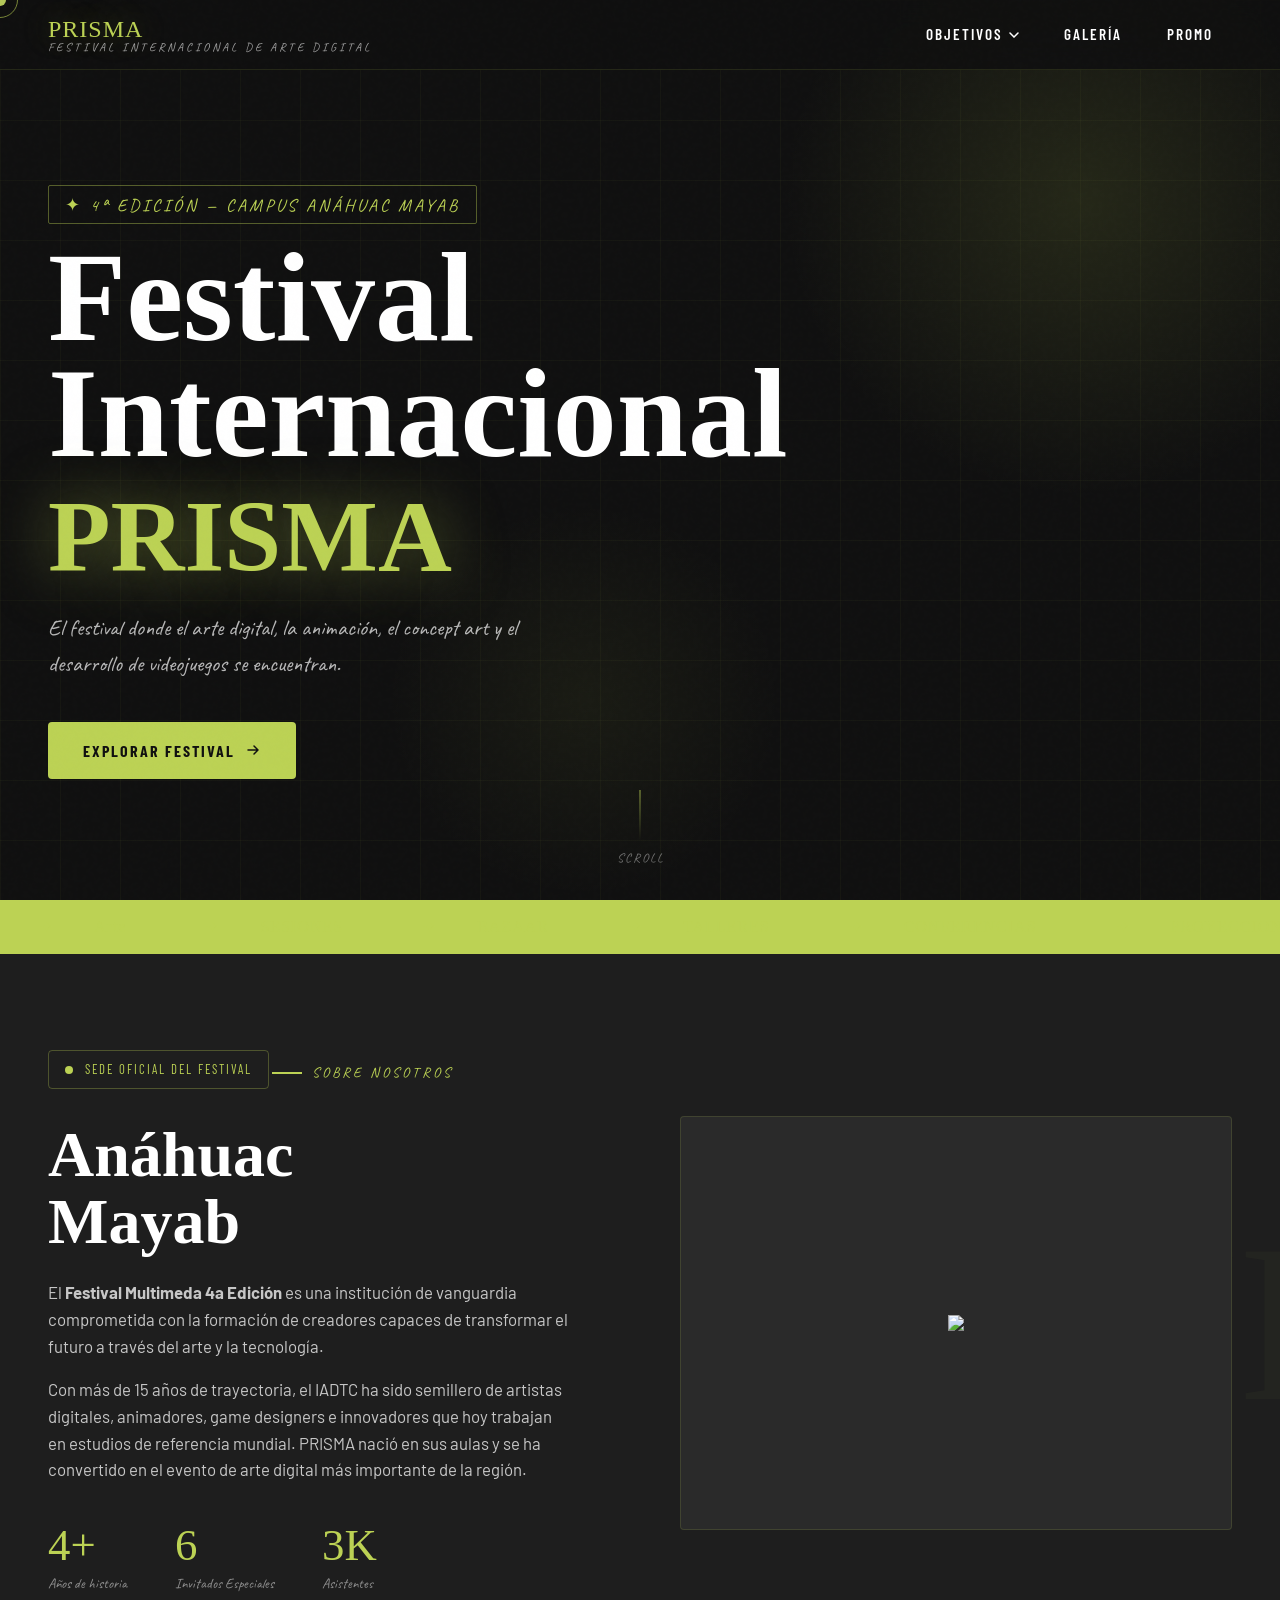
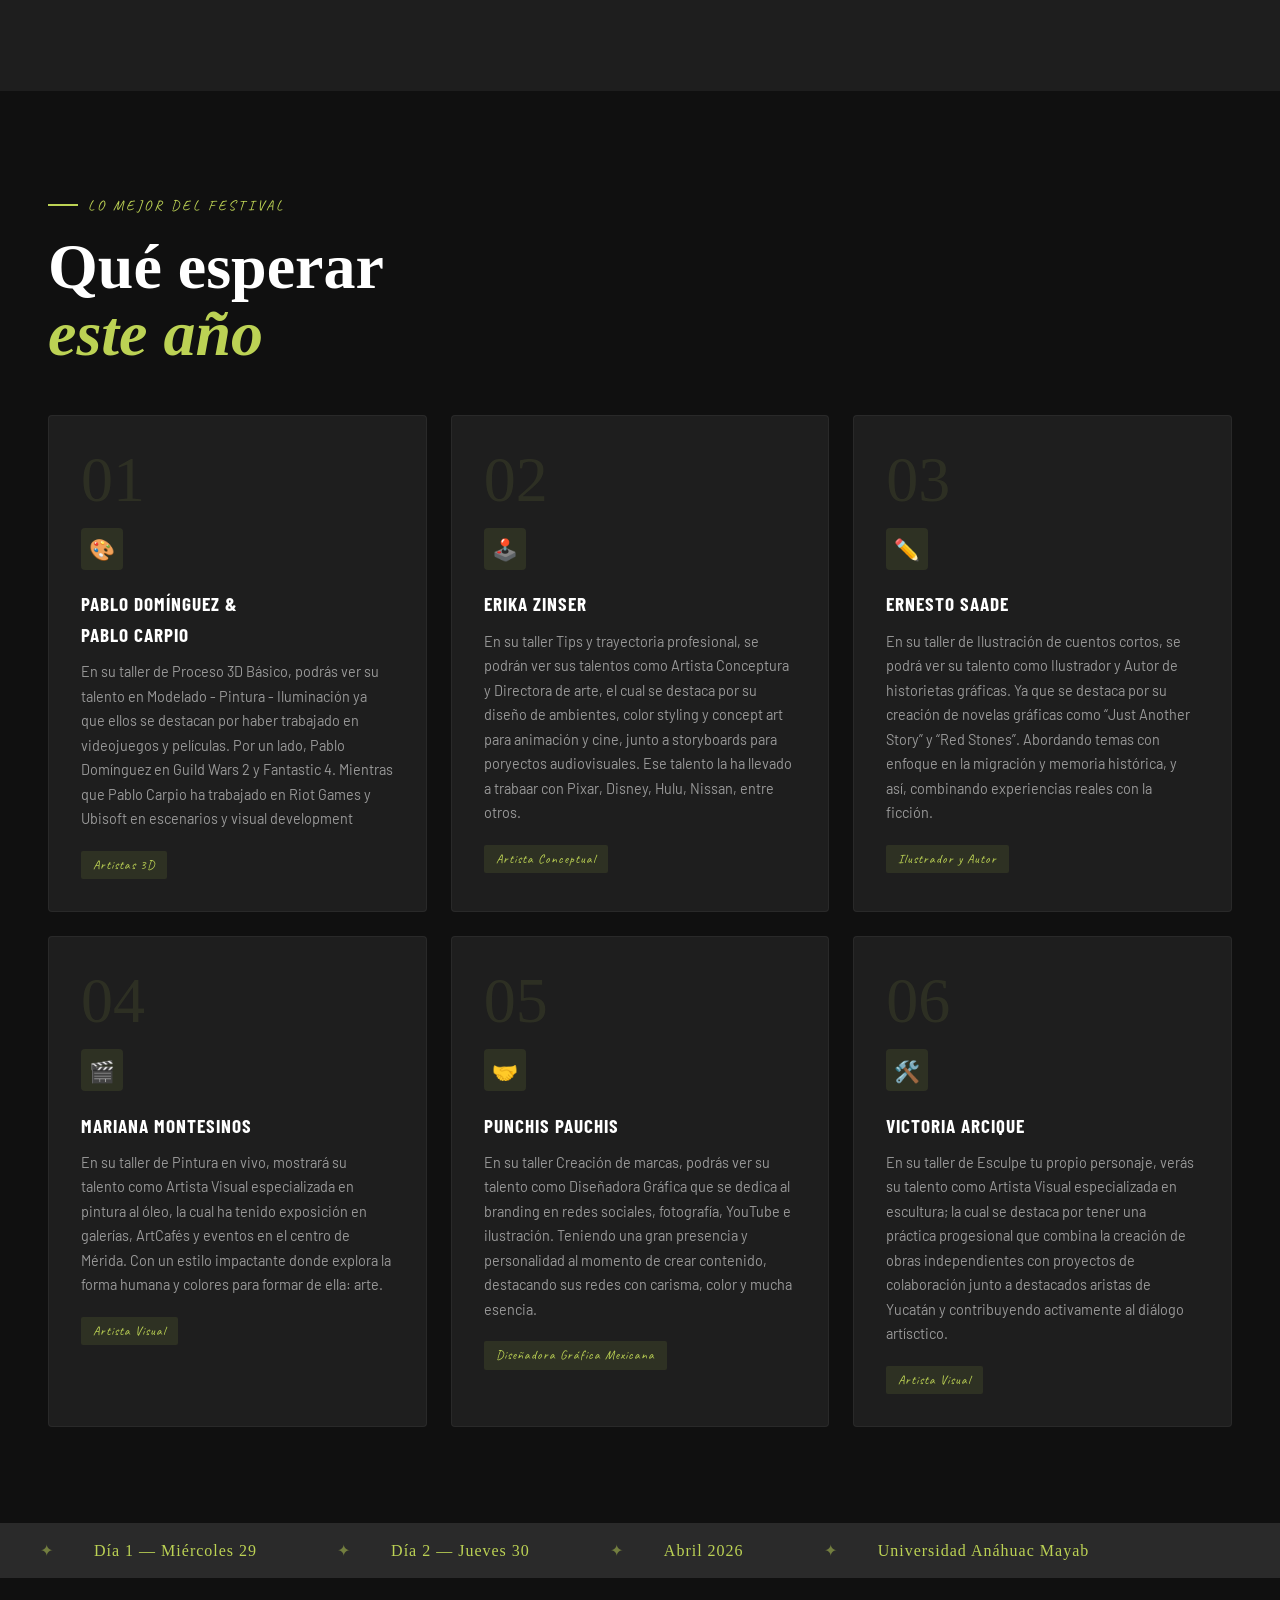
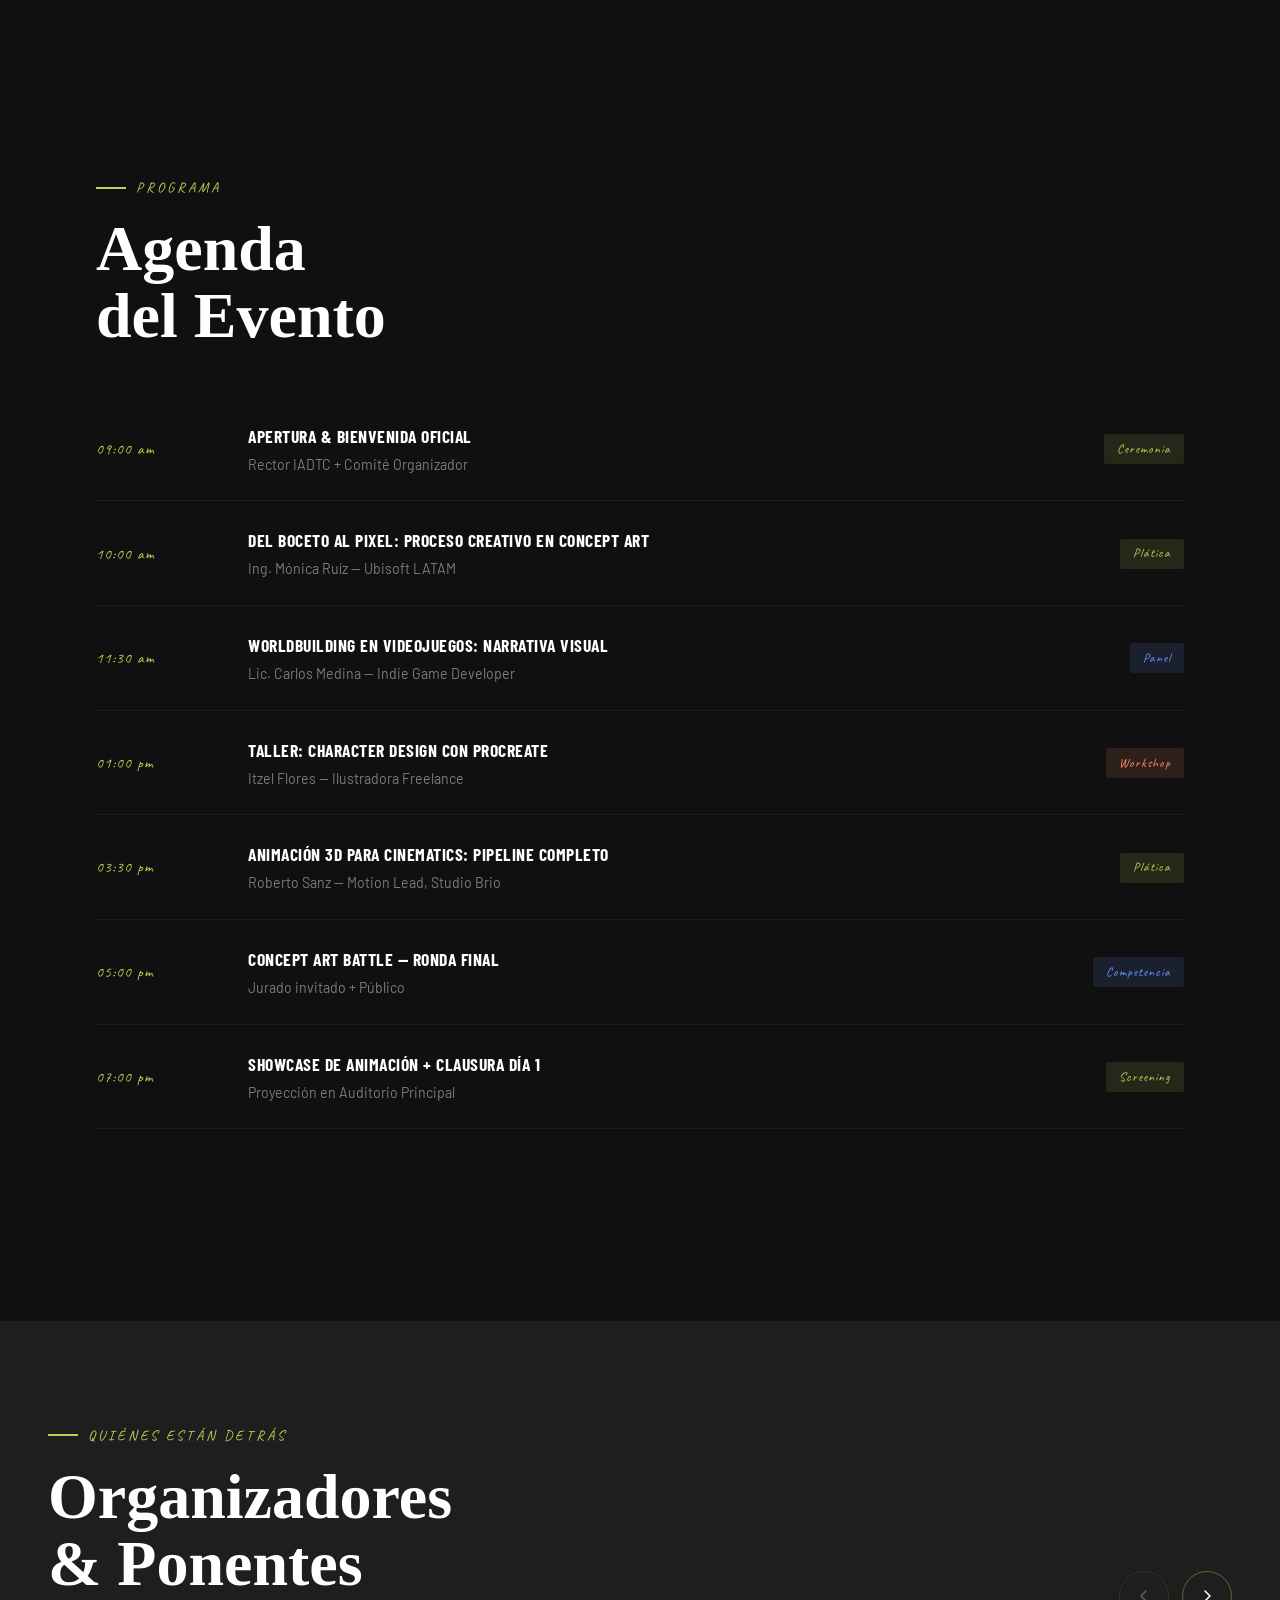
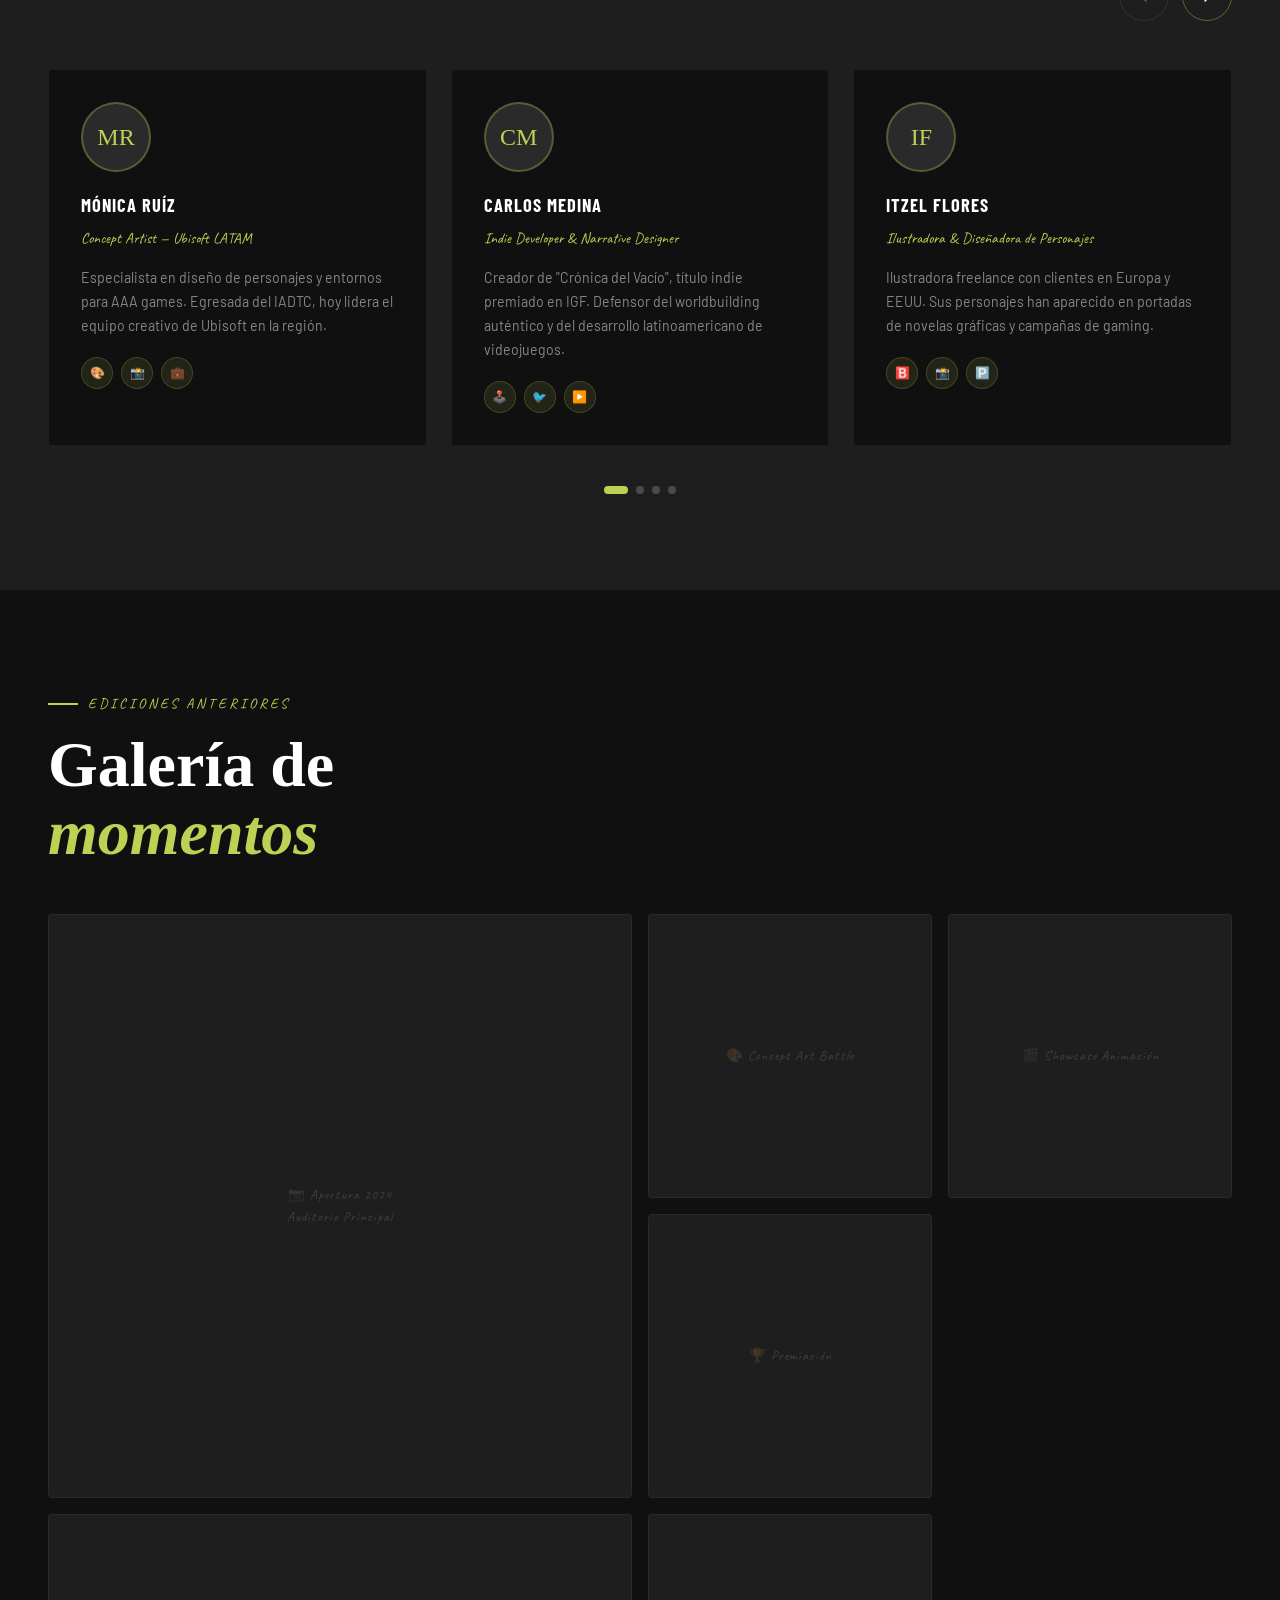
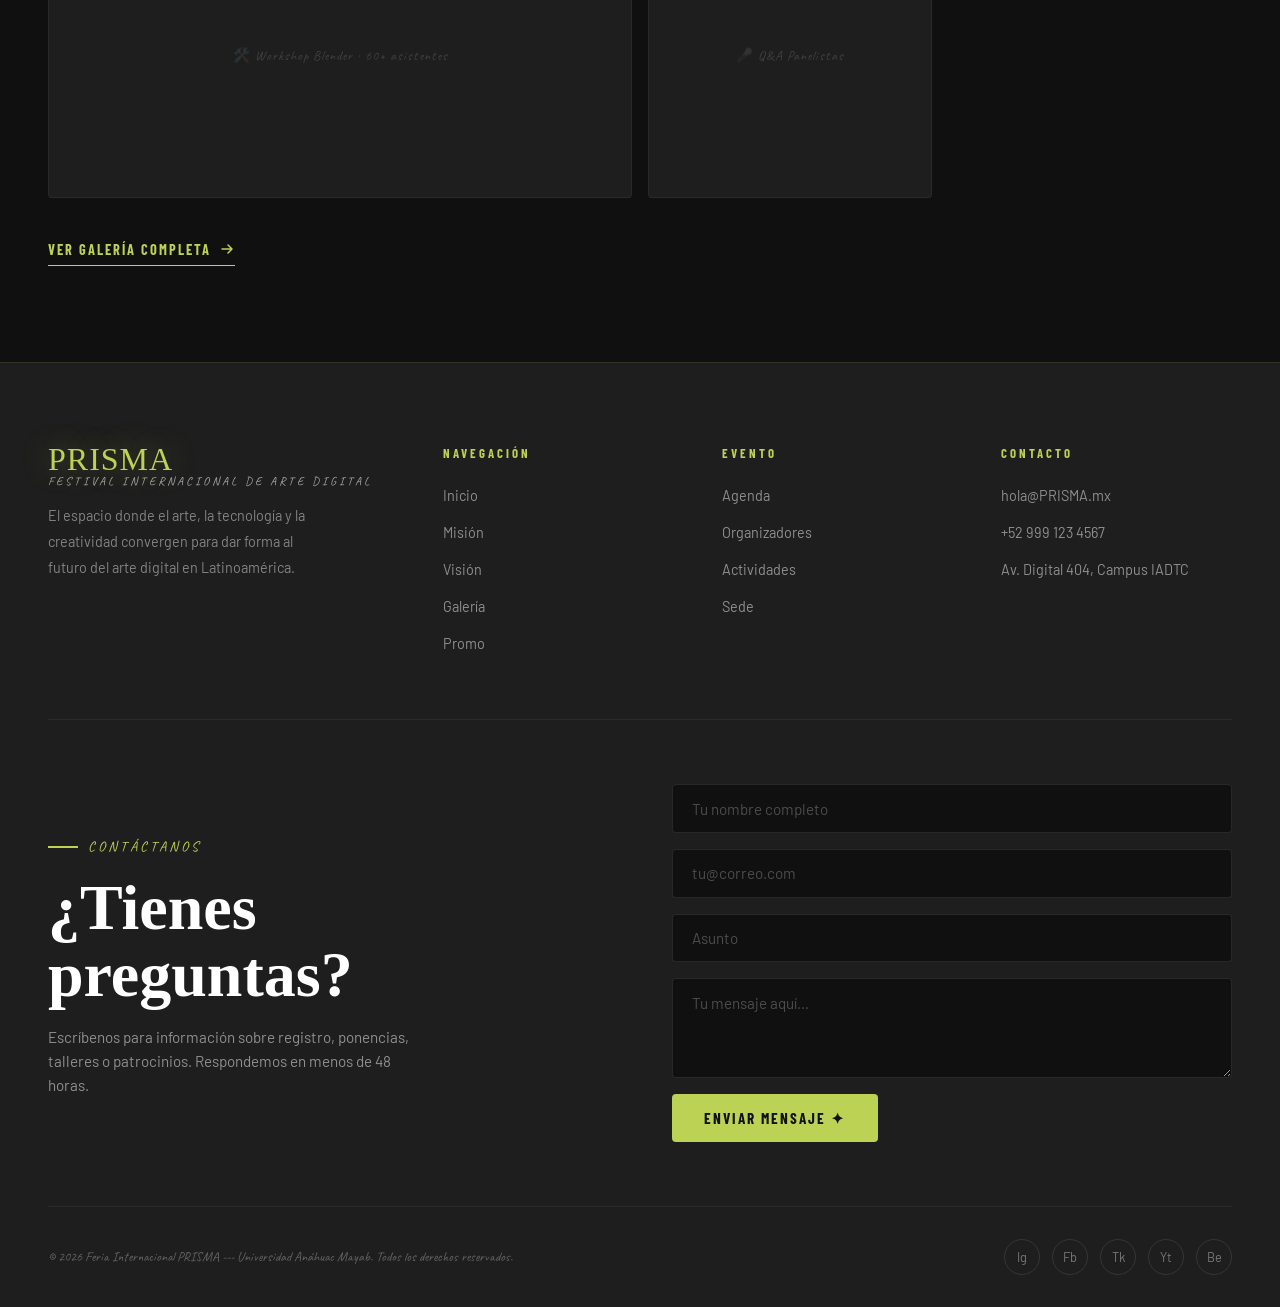
==== commit cae05c2c: "Avance de parcial 2 Se archivaron las paginas de Pages, Styles, etc" ====
--- a/index.html
+++ b/index.html
@@ -1,541 +1,750 @@
-<!DOCTYPE html>
+<!doctype html>
 <html lang="es">
-<head>
-  <meta charset="UTF-8" />
-  <meta name="viewport" content="width=device-width, initial-scale=1.0" />
-  <title>PRISMA International Fair— Arte Digital</title>
-  <link rel="stylesheet" href="Style.css" />
-</head>
-<body>
-
-  <!-- Page Loader -->
-  <div class="page-loader">
-    <span class="loader-text">PRISMA</span>
-  </div>
-
-  <!-- Custom Cursor -->
-  <div class="cursor"></div>
-  <div class="cursor-ring"></div>
-
-  <!-- ═══════════════════════════════════════════
+  <head>
+    <meta charset="UTF-8" />
+    <meta name="viewport" content="width=device-width, initial-scale=1.0" />
+    <title>PRISMA International Fair— Arte Digital</title>
+    <link rel="stylesheet" href="Styles/Style.css" />
+  </head>
+  <body>
+    <!-- Page Loader -->
+    <div class="page-loader">
+      <span class="loader-text">PRISMA</span>
+    </div>
+
+    <!-- Custom Cursor -->
+    <div class="cursor"></div>
+    <div class="cursor-ring"></div>
+
+    <!-- ═══════════════════════════════════════════
        HEADER / NAV
   ═══════════════════════════════════════════ -->
-  <header class="site-header">
-    <a href="index.html" class="logo">
-      PRISMA
-      <span>Festival de Arte Digital</span>
-    </a>
-
-    <button class="hamburger" aria-label="Menú">
-      <span></span><span></span><span></span>
-    </button>
-
-    <nav class="site-nav">
-
-      <!-- Objetivos con dropdown -->
-      <div class="nav-item">
-        <a href="#" class="nav-link" aria-haspopup="true">
-          Objetivos
-          <svg width="10" height="6" viewBox="0 0 10 6" fill="none" xmlns="http://www.w3.org/2000/svg">
-            <path d="M1 1L5 5L9 1" stroke="currentColor" stroke-width="1.5" stroke-linecap="round"/>
+    <header class="site-header">
+      <a href="index.html" class="logo">
+        PRISMA
+        <span>Festival Internacional de Arte Digital</span>
+      </a>
+
+      <button class="hamburger" aria-label="Menú">
+        <span></span><span></span><span></span>
+      </button>
+
+      <nav class="site-nav">
+        <!-- Objetivos con dropdown -->
+        <div class="nav-item">
+          <a href="#" class="nav-link" aria-haspopup="true">
+            Objetivos
+            <svg
+              width="10"
+              height="6"
+              viewBox="0 0 10 6"
+              fill="none"
+              xmlns="http://www.w3.org/2000/svg"
+            >
+              <path
+                d="M1 1L5 5L9 1"
+                stroke="currentColor"
+                stroke-width="1.5"
+                stroke-linecap="round"
+              />
+            </svg>
+          </a>
+          <div class="dropdown-menu">
+            <a href="Pages/mision.html">Misión</a>
+            <a href="Pages/vision.html">Visión</a>
+          </div>
+        </div>
+
+        <!-- Galería -->
+        <div class="nav-item">
+          <a href="Pages/galeria.html" class="nav-link">Galería</a>
+        </div>
+
+        <!-- Promo -->
+        <div class="nav-item">
+          <a href="Pages/promo.html" class="nav-link">Promo</a>
+        </div>
+      </nav>
+    </header>
+
+    <!-- ═══════════════════════════════════════════
+       HERO
+  ═══════════════════════════════════════════ -->
+    <section class="hero">
+      <div class="hero-bg-grid"></div>
+      <div class="hero-glow"></div>
+      <div class="hero-glow-2"></div>
+
+      <div class="hero-tag">✦ 4ª Edición — Campus Anáhuac Mayab</div>
+
+      <h1 class="hero-title">Festival Internacional<br /><em> PRISMA</em></h1>
+
+      <p class="hero-subtitle">
+        El festival donde el arte digital, la animación, el concept art y el
+        desarrollo de videojuegos se encuentran.
+      </p>
+
+      <a href="#universidad" class="hero-cta">
+        Explorar Festival
+        <svg
+          width="16"
+          height="16"
+          viewBox="0 0 16 16"
+          fill="none"
+          xmlns="http://www.w3.org/2000/svg"
+        >
+          <path
+            d="M3 8H13M13 8L9 4M13 8L9 12"
+            stroke="currentColor"
+            stroke-width="1.5"
+            stroke-linecap="round"
+            stroke-linejoin="round"
+          />
+        </svg>
+      </a>
+
+      <div class="hero-scroll">
+        <div class="scroll-line"></div>
+        <span>Scroll</span>
+      </div>
+    </section>
+
+    <!-- ═══════════════════════════════════════════
+       MARQUEE
+  ═══════════════════════════════════════════ -->
+    <div class="marquee-strip">
+      <div class="marquee-inner">
+        <span>Arte</span>
+        <span>SESIONES</span>
+        <span>BAZAAR</span>
+        <span>TALLERES</span>
+        <span>CONFERENCIAS</span>
+        <span>PROYECCIONES</span>
+      </div>
+    </div>
+
+    <!-- ═══════════════════════════════════════════
+       UNIVERSIDAD
+  ═══════════════════════════════════════════ -->
+    <section id="universidad" class="university-section">
+      <div class="university-inner">
+        <div class="uni-text">
+          <div class="uni-badge">
+            <span class="uni-badge-dot"></span>
+            <span>Sede Oficial del Festival</span>
+          </div>
+
+          <div class="section-label">Sobre Nosotros</div>
+          <h2 class="section-title reveal">Anáhuac<br />Mayab</h2>
+
+          <p class="reveal reveal-delay-1">
+            El
+            <strong>Festival Multimeda 4a Edición </strong>
+            es una institución de vanguardia comprometida con la formación de
+            creadores capaces de transformar el futuro a través del arte y la
+            tecnología.
+          </p>
+          <p class="reveal reveal-delay-2">
+            Con más de 15 años de trayectoria, el IADTC ha sido semillero de
+            artistas digitales, animadores, game designers e innovadores que hoy
+            trabajan en estudios de referencia mundial. PRISMA nació en sus
+            aulas y se ha convertido en el evento de arte digital más importante
+            de la región.
+          </p>
+
+          <div class="uni-stats reveal reveal-delay-3">
+            <div class="stat">
+              <span class="stat-num">4+</span>
+              <span class="stat-label">Años de historia</span>
+            </div>
+            <div class="stat">
+              <span class="stat-num">6</span>
+              <span class="stat-label">Invitados Especiales</span>
+            </div>
+            <div class="stat">
+              <span class="stat-num">3K</span>
+              <span class="stat-label">Asistentes</span>
+            </div>
+          </div>
+        </div>
+
+        <div class="uni-visual reveal">
+          <div class="uni-frame">
+            <img src = https://merida.anahuac.mx/hs-fs/hubfs/Sala%20de%20Prensa/2023/BIU%202023%20An%C3%A1huac%20Mayab%20(2).jpg?width=3069&height=1652&name=BIU%202023%20An%C3%A1huac%20Mayab%20(2).jpg>
+            <div class="uni-corner tl"></div>
+            <div class="uni-corner tr"></div>
+            <div class="uni-corner bl"></div>
+            <div class="uni-corner br"></div>
+            <!--<div class="uni-frame-inner">
+              <svg
+                width="48"
+                height="48"
+                viewBox="0 0 48 48"
+                fill="none"
+                xmlns="http://www.w3.org/2000/svg"
+              >
+                <rect
+                  x="8"
+                  y="14"
+                  width="32"
+                  height="24"
+                  rx="2"
+                  stroke="#BCD254"
+                  stroke-width="1.5"
+                />
+                <path
+                  d="M16 14V10C16 9.44772 16.4477 9 17 9H31C31.5523 9 32 9.44772 32 10V14"
+                  stroke="#BCD254"
+                  stroke-width="1.5"
+                />
+                <path
+                  d="M24 22V30M20 26H28"
+                  stroke="#BCD254"
+                  stroke-width="1.5"
+                  stroke-linecap="round"
+                />
+              </svg>
+              <span>Foto Campus / Sede IADTC</span> -->
+            </div>
+          </div>
+        </div>
+      </div>
+    </section>
+
+    <!-- ═══════════════════════════════════════════
+       HIGHLIGHTS / PLÁTICAS
+  ═══════════════════════════════════════════ -->
+    <section id="destacados">
+      <div class="highlights-section">
+        <div class="section-label reveal">Lo Mejor del Festival</div>
+        <h2 class="section-title reveal">
+          Qué esperar<br /><em style="color: var(--accent)">este año</em>
+        </h2>
+
+        <div class="highlights-grid">
+          <div class="highlight-card reveal reveal-delay-1">
+            <div class="hcard-num">01</div>
+            <div class="hcard-icon">🎨</div>
+            <div class="hcard-title">
+              Pablo Domínguez &<br />
+              Pablo Carpio
+            </div>
+            <p class="hcard-desc">
+              En su taller de Proceso 3D Básico, podrás ver su talento en
+              Modelado - Pintura - Iluminación ya que ellos se destacan por
+              haber trabajado en videojuegos y películas. Por un lado, Pablo
+              Domínguez en Guild Wars 2 y Fantastic 4. Mientras que Pablo Carpio
+              ha trabajado en Riot Games y Ubisoft en escenarios y visual
+              development
+            </p>
+            <span class="hcard-tag">Artistas 3D</span>
+          </div>
+
+          <div class="highlight-card reveal reveal-delay-2">
+            <div class="hcard-num">02</div>
+            <div class="hcard-icon">🕹️</div>
+            <div class="hcard-title">Erika Zinser</div>
+            <p class="hcard-desc">
+              En su taller Tips y trayectoria profesional, se podrán ver sus
+              talentos como Artista Conceptura y Directora de arte, el cual se
+              destaca por su diseño de ambientes, color styling y concept art
+              para animación y cine, junto a storyboards para poryectos
+              audiovisuales. Ese talento la ha llevado a trabaar con Pixar,
+              Disney, Hulu, Nissan, entre otros.
+            </p>
+            <span class="hcard-tag">Artista Conceptual</span>
+          </div>
+
+          <div class="highlight-card reveal reveal-delay-3">
+            <div class="hcard-num">03</div>
+            <div class="hcard-icon">✏️</div>
+            <div class="hcard-title">Ernesto Saade</div>
+            <p class="hcard-desc">
+              En su taller de Ilustración de cuentos cortos, se podrá ver su
+              talento como Ilustrador y Autor de historietas gráficas. Ya que se
+              destaca por su creación de novelas gráficas como “Just Another
+              Story” y “Red Stones”. Abordando temas con enfoque en la migración
+              y memoria histórica, y así, combinando experiencias reales con la
+              ficción.
+            </p>
+            <span class="hcard-tag">Ilustrador y Autor</span>
+          </div>
+
+          <div class="highlight-card reveal reveal-delay-1">
+            <div class="hcard-num">04</div>
+            <div class="hcard-icon">🎬</div>
+            <div class="hcard-title">Mariana Montesinos</div>
+            <p class="hcard-desc">
+              En su taller de Pintura en vivo, mostrará su talento como Artista
+              Visual especializada en pintura al óleo, la cual ha tenido
+              exposición en galerías, ArtCafés y eventos en el centro de Mérida.
+              Con un estilo impactante donde explora la forma humana y colores
+              para formar de ella: arte.
+            </p>
+            <span class="hcard-tag">Artista Visual</span>
+          </div>
+
+          <div class="highlight-card reveal reveal-delay-2">
+            <div class="hcard-num">05</div>
+            <div class="hcard-icon">🤝</div>
+            <div class="hcard-title">Punchis Pauchis</div>
+            <p class="hcard-desc">
+              En su taller Creación de marcas, podrás ver su talento como
+              Diseñadora Gráfica que se dedica al branding en redes sociales,
+              fotografía, YouTube e ilustración. Teniendo una gran presencia y
+              personalidad al momento de crear contenido, destacando sus redes
+              con carisma, color y mucha esencia.
+            </p>
+            <span class="hcard-tag">Diseñadora Gráfica Mexicana</span>
+          </div>
+
+          <div class="highlight-card reveal reveal-delay-3">
+            <div class="hcard-num">06</div>
+            <div class="hcard-icon">🛠️</div>
+            <div class="hcard-title">Victoria Arcique</div>
+            <p class="hcard-desc">
+              En su taller de Esculpe tu propio personaje, verás su talento como
+              Artista Visual especializada en escultura; la cual se destaca por
+              tener una práctica progesional que combina la creación de obras
+              independientes con proyectos de colaboración junto a destacados
+              aristas de Yucatán y contribuyendo activamente al diálogo
+              artísctico.
+            </p>
+            <span class="hcard-tag">Artista Visual</span>
+          </div>
+        </div>
+      </div>
+    </section>
+
+    <!-- ═══════════════════════════════════════════
+       AGENDA / SCHEDULE
+  ═══════════════════════════════════════════ -->
+    <div class="marquee-strip" style="background: var(--gray-mid)">
+      <div class="marquee-inner" style="animation-direction: reverse">
+        <span>Día 1 — Miércoles 29</span>
+        <span>Día 2 — Jueves 30</span>
+        <span>Abril 2026</span>
+        <span>Universidad Anáhuac Mayab</span>
+      </div>
+    </div>
+
+    <section id="agenda">
+      <div class="schedule-section">
+        <div class="section-label reveal">Programa</div>
+        <h2 class="section-title reveal">Agenda<br />del Evento</h2>
+
+        <div class="schedule-list">
+          <div class="schedule-item reveal">
+            <span class="sch-time">09:00 am</span>
+            <div class="sch-info">
+              <div class="sch-title">Apertura & Bienvenida Oficial</div>
+              <div class="sch-speaker">Rector IADTC + Comité Organizador</div>
+            </div>
+            <span class="sch-badge badge-talk">Ceremonia</span>
+          </div>
+
+          <div class="schedule-item reveal">
+            <span class="sch-time">10:00 am</span>
+            <div class="sch-info">
+              <div class="sch-title">
+                Del boceto al pixel: proceso creativo en concept art
+              </div>
+              <div class="sch-speaker">Ing. Mónica Ruíz — Ubisoft LATAM</div>
+            </div>
+            <span class="sch-badge badge-talk">Plática</span>
+          </div>
+
+          <div class="schedule-item reveal reveal-delay-1">
+            <span class="sch-time">11:30 am</span>
+            <div class="sch-info">
+              <div class="sch-title">
+                Worldbuilding en videojuegos: narrativa visual
+              </div>
+              <div class="sch-speaker">
+                Lic. Carlos Medina — Indie Game Developer
+              </div>
+            </div>
+            <span class="sch-badge badge-panel">Panel</span>
+          </div>
+
+          <div class="schedule-item reveal reveal-delay-2">
+            <span class="sch-time">01:00 pm</span>
+            <div class="sch-info">
+              <div class="sch-title">
+                Taller: Character Design con Procreate
+              </div>
+              <div class="sch-speaker">
+                Itzel Flores — Ilustradora Freelance
+              </div>
+            </div>
+            <span class="sch-badge badge-workshop">Workshop</span>
+          </div>
+
+          <div class="schedule-item reveal reveal-delay-3">
+            <span class="sch-time">03:30 pm</span>
+            <div class="sch-info">
+              <div class="sch-title">
+                Animación 3D para cinematics: pipeline completo
+              </div>
+              <div class="sch-speaker">
+                Roberto Sanz — Motion Lead, Studio Brio
+              </div>
+            </div>
+            <span class="sch-badge badge-talk">Plática</span>
+          </div>
+
+          <div class="schedule-item reveal reveal-delay-4">
+            <span class="sch-time">05:00 pm</span>
+            <div class="sch-info">
+              <div class="sch-title">Concept Art Battle — Ronda Final</div>
+              <div class="sch-speaker">Jurado invitado + Público</div>
+            </div>
+            <span class="sch-badge badge-panel">Competencia</span>
+          </div>
+
+          <div class="schedule-item reveal reveal-delay-5">
+            <span class="sch-time">07:00 pm</span>
+            <div class="sch-info">
+              <div class="sch-title">
+                Showcase de Animación + Clausura Día 1
+              </div>
+              <div class="sch-speaker">Proyección en Auditorio Principal</div>
+            </div>
+            <span class="sch-badge badge-talk">Screening</span>
+          </div>
+        </div>
+      </div>
+    </section>
+
+    <!-- ═══════════════════════════════════════════
+       ORGANIZADORES CAROUSEL
+  ═══════════════════════════════════════════ -->
+    <section class="carousel-section" id="organizadores">
+      <div class="carousel-header">
+        <div>
+          <div class="section-label reveal">Quiénes están detrás</div>
+          <h2 class="section-title reveal">Organizadores<br />& Ponentes</h2>
+        </div>
+        <div class="carousel-controls">
+          <button class="carousel-btn prev" aria-label="Anterior">
+            <svg
+              width="18"
+              height="18"
+              viewBox="0 0 18 18"
+              fill="none"
+              xmlns="http://www.w3.org/2000/svg"
+            >
+              <path
+                d="M11 4L6 9L11 14"
+                stroke="currentColor"
+                stroke-width="1.5"
+                stroke-linecap="round"
+                stroke-linejoin="round"
+              />
+            </svg>
+          </button>
+          <button class="carousel-btn next" aria-label="Siguiente">
+            <svg
+              width="18"
+              height="18"
+              viewBox="0 0 18 18"
+              fill="none"
+              xmlns="http://www.w3.org/2000/svg"
+            >
+              <path
+                d="M7 4L12 9L7 14"
+                stroke="currentColor"
+                stroke-width="1.5"
+                stroke-linecap="round"
+                stroke-linejoin="round"
+              />
+            </svg>
+          </button>
+        </div>
+      </div>
+
+      <div class="carousel-track-wrapper">
+        <div class="carousel-track">
+          <div class="org-card">
+            <div class="org-avatar">MR</div>
+            <div class="org-name">Mónica Ruíz</div>
+            <div class="org-role">Concept Artist — Ubisoft LATAM</div>
+            <p class="org-desc">
+              Especialista en diseño de personajes y entornos para AAA games.
+              Egresada del IADTC, hoy lidera el equipo creativo de Ubisoft en la
+              región.
+            </p>
+            <div class="org-social">
+              <a href="#" title="ArtStation">🎨</a>
+              <a href="#" title="Instagram">📸</a>
+              <a href="#" title="LinkedIn">💼</a>
+            </div>
+          </div>
+
+          <div class="org-card">
+            <div class="org-avatar">CM</div>
+            <div class="org-name">Carlos Medina</div>
+            <div class="org-role">Indie Developer & Narrative Designer</div>
+            <p class="org-desc">
+              Creador de "Crónica del Vacío", título indie premiado en IGF.
+              Defensor del worldbuilding auténtico y del desarrollo
+              latinoamericano de videojuegos.
+            </p>
+            <div class="org-social">
+              <a href="#" title="itch.io">🕹️</a>
+              <a href="#" title="Twitter">🐦</a>
+              <a href="#" title="YouTube">▶️</a>
+            </div>
+          </div>
+
+          <div class="org-card">
+            <div class="org-avatar">IF</div>
+            <div class="org-name">Itzel Flores</div>
+            <div class="org-role">Ilustradora & Diseñadora de Personajes</div>
+            <p class="org-desc">
+              Ilustradora freelance con clientes en Europa y EEUU. Sus
+              personajes han aparecido en portadas de novelas gráficas y
+              campañas de gaming.
+            </p>
+            <div class="org-social">
+              <a href="#" title="Behance">🅱️</a>
+              <a href="#" title="Instagram">📸</a>
+              <a href="#" title="Patreon">🅿️</a>
+            </div>
+          </div>
+
+          <div class="org-card">
+            <div class="org-avatar">RS</div>
+            <div class="org-name">Roberto Sanz</div>
+            <div class="org-role">Motion Lead — Studio Brio</div>
+            <p class="org-desc">
+              Responsable de cinematics y animación 3D para proyectos de TV y
+              publicidad. Maestro en la narración visual a través del movimiento
+              y la luz.
+            </p>
+            <div class="org-social">
+              <a href="#" title="Vimeo">🎬</a>
+              <a href="#" title="LinkedIn">💼</a>
+              <a href="#" title="ArtStation">🎨</a>
+            </div>
+          </div>
+
+          <div class="org-card">
+            <div class="org-avatar">LP</div>
+            <div class="org-name">Lorena Paredes</div>
+            <div class="org-role">
+              Directora Artística — Coord. General PRISMA
+            </div>
+            <p class="org-desc">
+              Directora de arte con 10 años de experiencia en producción
+              audiovisual. Fundadora del festival y principal impulsora de la
+              escena digital local.
+            </p>
+            <div class="org-social">
+              <a href="#" title="LinkedIn">💼</a>
+              <a href="#" title="Instagram">📸</a>
+              <a href="#" title="Web">🌐</a>
+            </div>
+          </div>
+
+          <div class="org-card">
+            <div class="org-avatar">DH</div>
+            <div class="org-name">Diego Herrera</div>
+            <div class="org-role">VFX Artist & Tech Art Supervisor</div>
+            <p class="org-desc">
+              Técnico en efectos visuales con créditos en producciones para
+              plataformas de streaming. Experto en Houdini, Nuke y pipeline de
+              VFX moderno.
+            </p>
+            <div class="org-social">
+              <a href="#" title="IMDB">🎥</a>
+              <a href="#" title="Vimeo">🎬</a>
+              <a href="#" title="LinkedIn">💼</a>
+            </div>
+          </div>
+          <div class="org-card">
+            <div class="org-avatar">IF</div>
+            <div class="org-name">Itzel Flores</div>
+            <div class="org-role">Ilustradora & Diseñadora de Personajes</div>
+            <p class="org-desc">
+              Ilustradora freelance con clientes en Europa y EEUU. Sus
+              personajes han aparecido en portadas de novelas gráficas y
+              campañas de gaming.
+            </p>
+            <div class="org-social">
+              <a href="#" title="Behance">🅱️</a>
+              <a href="#" title="Instagram">📸</a>
+              <a href="#" title="Patreon">🅿️</a>
+            </div>
+          </div>
+
+        </div>
+      </div>
+
+      <div class="carousel-dots">
+        <button class="carousel-dot active"></button>
+        <button class="carousel-dot"></button>
+        <button class="carousel-dot"></button>
+        <button class="carousel-dot"></button>
+      </div>
+    </section>
+
+    <!-- ═══════════════════════════════════════════
+       GALLERY PREVIEW
+  ═══════════════════════════════════════════ -->
+    <section class="gallery-section" id="galeria-preview">
+      <div class="gallery-inner">
+        <div class="section-label reveal">Ediciones Anteriores</div>
+        <h2 class="section-title reveal">
+          Galería de<br /><em style="color: var(--accent)">momentos</em>
+        </h2>
+
+        <div class="gallery-grid">
+          <div class="gallery-cell">
+            <div class="gallery-placeholder">
+              📷 Apertura 2024<br />Auditorio Principal
+            </div>
+          </div>
+          <div class="gallery-cell">
+            <div class="gallery-placeholder">🎨 Concept Art Battle</div>
+          </div>
+          <div class="gallery-cell">
+            <div class="gallery-placeholder">🎬 Showcase Animación</div>
+          </div>
+          <div class="gallery-cell">
+            <div class="gallery-placeholder">🏆 Premiación</div>
+          </div>
+          <div class="gallery-cell">
+            <div class="gallery-placeholder">
+              🛠️ Workshop Blender · 60+ asistentes
+            </div>
+          </div>
+          <div class="gallery-cell">
+            <div class="gallery-placeholder">🎤 Q&A Panelistas</div>
+          </div>
+        </div>
+
+        <a href="galeria.html" class="gallery-link">
+          Ver galería completa
+          <svg
+            width="16"
+            height="16"
+            viewBox="0 0 16 16"
+            fill="none"
+            xmlns="http://www.w3.org/2000/svg"
+          >
+            <path
+              d="M3 8H13M13 8L9 4M13 8L9 12"
+              stroke="currentColor"
+              stroke-width="1.5"
+              stroke-linecap="round"
+              stroke-linejoin="round"
+            />
           </svg>
         </a>
-        <div class="dropdown-menu">
-          <a href="mision.html">Misión</a>
-          <a href="vision.html">Visión</a>
-        </div>
-      </div>
-
-      <!-- Galería -->
-      <div class="nav-item">
-        <a href="galeria.html" class="nav-link">Galería</a>
-      </div>
-
-      <!-- Promo -->
-      <div class="nav-item">
-        <a href="promo.html" class="nav-link">Promo</a>
-      </div>
-
-    </nav>
-  </header>
-
-  <!-- ═══════════════════════════════════════════
-       HERO
-  ═══════════════════════════════════════════ -->
-  <section class="hero">
-    <div class="hero-bg-grid"></div>
-    <div class="hero-glow"></div>
-    <div class="hero-glow-2"></div>
-
-    <div class="hero-tag">✦ Edición 2025 — Campus Universitario</div>
-
-  
-    <h1 class="hero-title">
-      Festival Internacional<br><em> PRISMA</em>
-    </h1>
-    
-
-    <p class="hero-subtitle">
-      El festival donde el arte digital, la animación, el concept art y el desarrollo de videojuegos se encuentran.
-    </p>
-
-    <a href="#universidad" class="hero-cta">
-      Explorar Festival
-      <svg width="16" height="16" viewBox="0 0 16 16" fill="none" xmlns="http://www.w3.org/2000/svg">
-        <path d="M3 8H13M13 8L9 4M13 8L9 12" stroke="currentColor" stroke-width="1.5" stroke-linecap="round" stroke-linejoin="round"/>
-      </svg>
-    </a>
-
-    <div class="hero-scroll">
-      <div class="scroll-line"></div>
-      <span>Scroll</span>
-    </div>
-  </section>
-
-  <!-- ═══════════════════════════════════════════
-       MARQUEE
-  ═══════════════════════════════════════════ -->
-  <div class="marquee-strip">
-    <div class="marquee-inner">
-      <span>Arte Digital</span>
-      <span>Animación 2D & 3D</span>
-      <span>Concept Art</span>
-      <span>Game Development</span>
-      <span>Motion Design</span>
-      <span>Ilustración</span>
-      <span>VFX & Efectos</span>
-      <span>UI/UX Design</span>
-    </div>
-  </div>
-
-  <!-- ═══════════════════════════════════════════
-       UNIVERSIDAD
-  ═══════════════════════════════════════════ -->
-  <section id="universidad" class="university-section">
-    <div class="university-inner">
-      <div class="uni-text">
-        <div class="uni-badge">
-          <span class="uni-badge-dot"></span>
-          <span>Sede Oficial del Festival</span>
-        </div>
-
-        <div class="section-label">Sobre Nosotros</div>
-        <h2 class="section-title reveal">Universidad<br>Organizadora</h2>
-
-        <p class="reveal reveal-delay-1">
-          El <strong>Instituto de Artes Digitales y Tecnología Creativa (IADTC)</strong> es una institución de vanguardia comprometida con la formación de creadores capaces de transformar el futuro a través del arte y la tecnología.
+      </div>
+    </section>
+
+    <!-- ═══════════════════════════════════════════
+       FOOTER + CONTACTO
+  ═══════════════════════════════════════════ -->
+    <footer class="site-footer" id="contacto">
+      <div class="footer-top">
+        <div class="footer-brand">
+          <div class="logo">
+            PRISMA
+            <span>Festival Internacional de Arte Digital</span>
+          </div>
+          <p>
+            El espacio donde el arte, la tecnología y la creatividad convergen
+            para dar forma al futuro del arte digital en Latinoamérica.
+          </p>
+        </div>
+
+        <div class="footer-col">
+          <div class="footer-col-title">Navegación</div>
+          <ul>
+            <li><a href="index.html">Inicio</a></li>
+            <li><a href="mision.html">Misión</a></li>
+            <li><a href="vision.html">Visión</a></li>
+            <li><a href="galeria.html">Galería</a></li>
+            <li><a href="promo.html">Promo</a></li>
+          </ul>
+        </div>
+
+        <div class="footer-col">
+          <div class="footer-col-title">Evento</div>
+          <ul>
+            <li><a href="#agenda">Agenda</a></li>
+            <li><a href="#organizadores">Organizadores</a></li>
+            <li><a href="#destacados">Actividades</a></li>
+            <li><a href="#universidad">Sede</a></li>
+          </ul>
+        </div>
+
+        <div class="footer-col">
+          <div class="footer-col-title">Contacto</div>
+          <ul>
+            <li><a href="mailto:hola@PRISMA.mx">hola@PRISMA.mx</a></li>
+            <li><a href="tel:+529991234567">+52 999 123 4567</a></li>
+            <li><a href="#">Av. Digital 404, Campus IADTC</a></li>
+          </ul>
+        </div>
+      </div>
+
+      <!-- Contact Form -->
+      <div class="contact-section">
+        <div class="contact-left">
+          <div class="section-label">Contáctanos</div>
+          <h2 class="section-title">¿Tienes<br />preguntas?</h2>
+          <p>
+            Escríbenos para información sobre registro, ponencias, talleres o
+            patrocinios. Respondemos en menos de 48 horas.
+          </p>
+        </div>
+        <div class="contact-right">
+          <form class="contact-form">
+            <input
+              type="text"
+              name="nombre"
+              placeholder="Tu nombre completo"
+              required
+            />
+            <input
+              type="email"
+              name="email"
+              placeholder="tu@correo.com"
+              required
+            />
+            <input type="text" name="asunto" placeholder="Asunto" />
+            <textarea
+              name="mensaje"
+              placeholder="Tu mensaje aquí…"
+              required
+            ></textarea>
+            <button type="submit" class="btn-submit">Enviar Mensaje ✦</button>
+          </form>
+        </div>
+      </div>
+
+      <!-- Footer Bottom -->
+      <div class="footer-bottom">
+        <p>
+          © 2026 Feria Internacional PRISMA --- Universidad Anáhuac Mayab. Todos
+          los derechos reservados.
         </p>
-        <p class="reveal reveal-delay-2">
-          Con más de 15 años de trayectoria, el IADTC ha sido semillero de artistas digitales, animadores, game designers e innovadores que hoy trabajan en estudios de referencia mundial. PIXELFORM nació en sus aulas y se ha convertido en el evento de arte digital más importante de la región.
-        </p>
-
-        <div class="uni-stats reveal reveal-delay-3">
-          <div class="stat">
-            <span class="stat-num">15+</span>
-            <span class="stat-label">Años de historia</span>
-          </div>
-          <div class="stat">
-            <span class="stat-num">40+</span>
-            <span class="stat-label">Invitados</span>
-          </div>
-          <div class="stat">
-            <span class="stat-num">3K</span>
-            <span class="stat-label">Asistentes</span>
-          </div>
-        </div>
-      </div>
-
-      <div class="uni-visual reveal">
-        <div class="uni-frame">
-          <div class="uni-corner tl"></div>
-          <div class="uni-corner tr"></div>
-          <div class="uni-corner bl"></div>
-          <div class="uni-corner br"></div>
-          <div class="uni-frame-inner">
-            <svg width="48" height="48" viewBox="0 0 48 48" fill="none" xmlns="http://www.w3.org/2000/svg">
-              <rect x="8" y="14" width="32" height="24" rx="2" stroke="#BCD254" stroke-width="1.5"/>
-              <path d="M16 14V10C16 9.44772 16.4477 9 17 9H31C31.5523 9 32 9.44772 32 10V14" stroke="#BCD254" stroke-width="1.5"/>
-              <path d="M24 22V30M20 26H28" stroke="#BCD254" stroke-width="1.5" stroke-linecap="round"/>
-            </svg>
-            <span>Foto Campus / Sede IADTC</span>
-          </div>
-        </div>
-      </div>
-    </div>
-  </section>
-
-  <!-- ═══════════════════════════════════════════
-       HIGHLIGHTS / PLÁTICAS
-  ═══════════════════════════════════════════ -->
-  <section id="destacados">
-    <div class="highlights-section">
-      <div class="section-label reveal">Lo Mejor del Festival</div>
-      <h2 class="section-title reveal">Qué esperar<br><em style="color:var(--accent)">este año</em></h2>
-
-      <div class="highlights-grid">
-
-        <div class="highlight-card reveal reveal-delay-1">
-          <div class="hcard-num">01</div>
-          <div class="hcard-icon">🎨</div>
-          <div class="hcard-title">Pláticas Magistrales</div>
-          <p class="hcard-desc">Charlas de artistas profesionales activos en estudios como Pixar, Riot Games, Ubisoft y estudios latinoamericanos independientes.</p>
-          <span class="hcard-tag">12 ponentes</span>
-        </div>
-
-        <div class="highlight-card reveal reveal-delay-2">
-          <div class="hcard-num">02</div>
-          <div class="hcard-icon">🕹️</div>
-          <div class="hcard-title">Game Dev en Vivo</div>
-          <p class="hcard-desc">Desarrolladores de videojuegos demuestran su pipeline completo: desde el concept art hasta la implementación en engine.</p>
-          <span class="hcard-tag">Demostraciones en vivo</span>
-        </div>
-
-        <div class="highlight-card reveal reveal-delay-3">
-          <div class="hcard-num">03</div>
-          <div class="hcard-icon">✏️</div>
-          <div class="hcard-title">Concept Art Battle</div>
-          <p class="hcard-desc">Competencia cronometrada donde artistas de concept crean personajes y escenarios en tiempo real ante el público.</p>
-          <span class="hcard-tag">Premio $10,000 MXN</span>
-        </div>
-
-        <div class="highlight-card reveal reveal-delay-1">
-          <div class="hcard-num">04</div>
-          <div class="hcard-icon">🎬</div>
-          <div class="hcard-title">Showcase de Animación</div>
-          <p class="hcard-desc">Proyección de los mejores trabajos de animación 2D y 3D del año, con retroalimentación de jurados especializados.</p>
-          <span class="hcard-tag">Proyección + Q&A</span>
-        </div>
-
-        <div class="highlight-card reveal reveal-delay-2">
-          <div class="hcard-num">05</div>
-          <div class="hcard-icon">🤝</div>
-          <div class="hcard-title">Portfolio Reviews</div>
-          <p class="hcard-desc">Sesiones individuales donde profesionales del sector revisan tu portafolio y orientan tu carrera creativa.</p>
-          <span class="hcard-tag">Cupos limitados</span>
-        </div>
-
-        <div class="highlight-card reveal reveal-delay-3">
-          <div class="hcard-num">06</div>
-          <div class="hcard-icon">🛠️</div>
-          <div class="hcard-title">Talleres Intensivos</div>
-          <p class="hcard-desc">Workshops prácticos de ZBrush, Blender, Procreate, Unreal Engine y diseño de personajes con instructores reconocidos.</p>
-          <span class="hcard-tag">Hands-on</span>
-        </div>
-
-      </div>
-    </div>
-  </section>
-
-  <!-- ═══════════════════════════════════════════
-       AGENDA / SCHEDULE
-  ═══════════════════════════════════════════ -->
-  <div class="marquee-strip" style="background: var(--gray-mid);">
-    <div class="marquee-inner" style="animation-direction:reverse;">
-      <span>Día 1 — Viernes 14</span>
-      <span>Día 2 — Sábado 15</span>
-      <span>Día 3 — Domingo 16</span>
-      <span>Noviembre 2025</span>
-      <span>IADTC Campus</span>
-    </div>
-  </div>
-
-  <section id="agenda">
-    <div class="schedule-section">
-      <div class="section-label reveal">Programa</div>
-      <h2 class="section-title reveal">Agenda<br>del Evento</h2>
-
-      <div class="schedule-list">
-
-        <div class="schedule-item reveal">
-          <span class="sch-time">09:00 am</span>
-          <div class="sch-info">
-            <div class="sch-title">Apertura & Bienvenida Oficial</div>
-            <div class="sch-speaker">Rector IADTC + Comité Organizador</div>
-          </div>
-          <span class="sch-badge badge-talk">Ceremonia</span>
-        </div>
-
-        <div class="schedule-item reveal">
-          <span class="sch-time">10:00 am</span>
-          <div class="sch-info">
-            <div class="sch-title">Del boceto al pixel: proceso creativo en concept art</div>
-            <div class="sch-speaker">Ing. Mónica Ruíz — Ubisoft LATAM</div>
-          </div>
-          <span class="sch-badge badge-talk">Plática</span>
-        </div>
-
-        <div class="schedule-item reveal reveal-delay-1">
-          <span class="sch-time">11:30 am</span>
-          <div class="sch-info">
-            <div class="sch-title">Worldbuilding en videojuegos: narrativa visual</div>
-            <div class="sch-speaker">Lic. Carlos Medina — Indie Game Developer</div>
-          </div>
-          <span class="sch-badge badge-panel">Panel</span>
-        </div>
-
-        <div class="schedule-item reveal reveal-delay-2">
-          <span class="sch-time">01:00 pm</span>
-          <div class="sch-info">
-            <div class="sch-title">Taller: Character Design con Procreate</div>
-            <div class="sch-speaker">Itzel Flores — Ilustradora Freelance</div>
-          </div>
-          <span class="sch-badge badge-workshop">Workshop</span>
-        </div>
-
-        <div class="schedule-item reveal reveal-delay-3">
-          <span class="sch-time">03:30 pm</span>
-          <div class="sch-info">
-            <div class="sch-title">Animación 3D para cinematics: pipeline completo</div>
-            <div class="sch-speaker">Roberto Sanz — Motion Lead, Studio Brio</div>
-          </div>
-          <span class="sch-badge badge-talk">Plática</span>
-        </div>
-
-        <div class="schedule-item reveal reveal-delay-4">
-          <span class="sch-time">05:00 pm</span>
-          <div class="sch-info">
-            <div class="sch-title">Concept Art Battle — Ronda Final</div>
-            <div class="sch-speaker">Jurado invitado + Público</div>
-          </div>
-          <span class="sch-badge badge-panel">Competencia</span>
-        </div>
-
-        <div class="schedule-item reveal reveal-delay-5">
-          <span class="sch-time">07:00 pm</span>
-          <div class="sch-info">
-            <div class="sch-title">Showcase de Animación + Clausura Día 1</div>
-            <div class="sch-speaker">Proyección en Auditorio Principal</div>
-          </div>
-          <span class="sch-badge badge-talk">Screening</span>
-        </div>
-
-      </div>
-    </div>
-  </section>
-
-  <!-- ═══════════════════════════════════════════
-       ORGANIZADORES CAROUSEL
-  ═══════════════════════════════════════════ -->
-  <section class="carousel-section" id="organizadores">
-    <div class="carousel-header">
-      <div>
-        <div class="section-label reveal">Quiénes están detrás</div>
-        <h2 class="section-title reveal">Organizadores<br>& Ponentes</h2>
-      </div>
-      <div class="carousel-controls">
-        <button class="carousel-btn prev" aria-label="Anterior">
-          <svg width="18" height="18" viewBox="0 0 18 18" fill="none" xmlns="http://www.w3.org/2000/svg">
-            <path d="M11 4L6 9L11 14" stroke="currentColor" stroke-width="1.5" stroke-linecap="round" stroke-linejoin="round"/>
-          </svg>
-        </button>
-        <button class="carousel-btn next" aria-label="Siguiente">
-          <svg width="18" height="18" viewBox="0 0 18 18" fill="none" xmlns="http://www.w3.org/2000/svg">
-            <path d="M7 4L12 9L7 14" stroke="currentColor" stroke-width="1.5" stroke-linecap="round" stroke-linejoin="round"/>
-          </svg>
-        </button>
-      </div>
-    </div>
-
-    <div class="carousel-track-wrapper">
-      <div class="carousel-track">
-
-        <div class="org-card">
-          <div class="org-avatar">MR</div>
-          <div class="org-name">Mónica Ruíz</div>
-          <div class="org-role">Concept Artist — Ubisoft LATAM</div>
-          <p class="org-desc">Especialista en diseño de personajes y entornos para AAA games. Egresada del IADTC, hoy lidera el equipo creativo de Ubisoft en la región.</p>
-          <div class="org-social">
-            <a href="#" title="ArtStation">🎨</a>
-            <a href="#" title="Instagram">📸</a>
-            <a href="#" title="LinkedIn">💼</a>
-          </div>
-        </div>
-
-        <div class="org-card">
-          <div class="org-avatar">CM</div>
-          <div class="org-name">Carlos Medina</div>
-          <div class="org-role">Indie Developer & Narrative Designer</div>
-          <p class="org-desc">Creador de "Crónica del Vacío", título indie premiado en IGF. Defensor del worldbuilding auténtico y del desarrollo latinoamericano de videojuegos.</p>
-          <div class="org-social">
-            <a href="#" title="itch.io">🕹️</a>
-            <a href="#" title="Twitter">🐦</a>
-            <a href="#" title="YouTube">▶️</a>
-          </div>
-        </div>
-
-        <div class="org-card">
-          <div class="org-avatar">IF</div>
-          <div class="org-name">Itzel Flores</div>
-          <div class="org-role">Ilustradora & Diseñadora de Personajes</div>
-          <p class="org-desc">Ilustradora freelance con clientes en Europa y EEUU. Sus personajes han aparecido en portadas de novelas gráficas y campañas de gaming.</p>
-          <div class="org-social">
-            <a href="#" title="Behance">🅱️</a>
-            <a href="#" title="Instagram">📸</a>
-            <a href="#" title="Patreon">🅿️</a>
-          </div>
-        </div>
-
-        <div class="org-card">
-          <div class="org-avatar">RS</div>
-          <div class="org-name">Roberto Sanz</div>
-          <div class="org-role">Motion Lead — Studio Brio</div>
-          <p class="org-desc">Responsable de cinematics y animación 3D para proyectos de TV y publicidad. Maestro en la narración visual a través del movimiento y la luz.</p>
-          <div class="org-social">
-            <a href="#" title="Vimeo">🎬</a>
-            <a href="#" title="LinkedIn">💼</a>
-            <a href="#" title="ArtStation">🎨</a>
-          </div>
-        </div>
-
-        <div class="org-card">
-          <div class="org-avatar">LP</div>
-          <div class="org-name">Lorena Paredes</div>
-          <div class="org-role">Directora Artística — Coord. General PIXELFORM</div>
-          <p class="org-desc">Directora de arte con 10 años de experiencia en producción audiovisual. Fundadora del festival y principal impulsora de la escena digital local.</p>
-          <div class="org-social">
-            <a href="#" title="LinkedIn">💼</a>
-            <a href="#" title="Instagram">📸</a>
-            <a href="#" title="Web">🌐</a>
-          </div>
-        </div>
-
-        <div class="org-card">
-          <div class="org-avatar">DH</div>
-          <div class="org-name">Diego Herrera</div>
-          <div class="org-role">VFX Artist & Tech Art Supervisor</div>
-          <p class="org-desc">Técnico en efectos visuales con créditos en producciones para plataformas de streaming. Experto en Houdini, Nuke y pipeline de VFX moderno.</p>
-          <div class="org-social">
-            <a href="#" title="IMDB">🎥</a>
-            <a href="#" title="Vimeo">🎬</a>
-            <a href="#" title="LinkedIn">💼</a>
-          </div>
-        </div>
-
-      </div>
-    </div>
-
-    <div class="carousel-dots">
-      <button class="carousel-dot active"></button>
-      <button class="carousel-dot"></button>
-      <button class="carousel-dot"></button>
-      <button class="carousel-dot"></button>
-    </div>
-  </section>
-
-  <!-- ═══════════════════════════════════════════
-       GALLERY PREVIEW
-  ═══════════════════════════════════════════ -->
-  <section class="gallery-section" id="galeria-preview">
-    <div class="gallery-inner">
-      <div class="section-label reveal">Ediciones Anteriores</div>
-      <h2 class="section-title reveal">Galería de<br><em style="color:var(--accent)">momentos</em></h2>
-
-      <div class="gallery-grid">
-        <div class="gallery-cell">
-          <div class="gallery-placeholder">📷 Apertura 2024<br>Auditorio Principal</div>
-        </div>
-        <div class="gallery-cell">
-          <div class="gallery-placeholder">🎨 Concept Art Battle</div>
-        </div>
-        <div class="gallery-cell">
-          <div class="gallery-placeholder">🎬 Showcase Animación</div>
-        </div>
-        <div class="gallery-cell">
-          <div class="gallery-placeholder">🏆 Premiación</div>
-        </div>
-        <div class="gallery-cell">
-          <div class="gallery-placeholder">🛠️ Workshop Blender · 60+ asistentes</div>
-        </div>
-        <div class="gallery-cell">
-          <div class="gallery-placeholder">🎤 Q&A Panelistas</div>
-        </div>
-      </div>
-
-      <a href="galeria.html" class="gallery-link">
-        Ver galería completa
-        <svg width="16" height="16" viewBox="0 0 16 16" fill="none" xmlns="http://www.w3.org/2000/svg">
-          <path d="M3 8H13M13 8L9 4M13 8L9 12" stroke="currentColor" stroke-width="1.5" stroke-linecap="round" stroke-linejoin="round"/>
-        </svg>
-      </a>
-    </div>
-  </section>
-
-  <!-- ═══════════════════════════════════════════
-       FOOTER + CONTACTO
-  ═══════════════════════════════════════════ -->
-  <footer class="site-footer" id="contacto">
-
-    <div class="footer-top">
-      <div class="footer-brand">
-        <div class="logo">
-          PIXELFORM
-          <span>Festival de Arte Digital</span>
-        </div>
-        <p>El espacio donde el arte, la tecnología y la creatividad convergen para dar forma al futuro del arte digital en Latinoamérica.</p>
-      </div>
-
-      <div class="footer-col">
-        <div class="footer-col-title">Navegación</div>
-        <ul>
-          <li><a href="index.html">Inicio</a></li>
-          <li><a href="mision.html">Misión</a></li>
-          <li><a href="vision.html">Visión</a></li>
-          <li><a href="galeria.html">Galería</a></li>
-          <li><a href="promo.html">Promo</a></li>
-        </ul>
-      </div>
-
-      <div class="footer-col">
-        <div class="footer-col-title">Evento</div>
-        <ul>
-          <li><a href="#agenda">Agenda</a></li>
-          <li><a href="#organizadores">Organizadores</a></li>
-          <li><a href="#destacados">Actividades</a></li>
-          <li><a href="#universidad">Sede</a></li>
-        </ul>
-      </div>
-
-      <div class="footer-col">
-        <div class="footer-col-title">Contacto</div>
-        <ul>
-          <li><a href="mailto:hola@pixelform.mx">hola@pixelform.mx</a></li>
-          <li><a href="tel:+529991234567">+52 999 123 4567</a></li>
-          <li><a href="#">Av. Digital 404, Campus IADTC</a></li>
-        </ul>
-      </div>
-    </div>
-
-    <!-- Contact Form -->
-    <div class="contact-section">
-      <div class="contact-left">
-        <div class="section-label">Contáctanos</div>
-        <h2 class="section-title">¿Tienes<br>preguntas?</h2>
-        <p>Escríbenos para información sobre registro, ponencias, talleres o patrocinios. Respondemos en menos de 48 horas.</p>
-      </div>
-      <div class="contact-right">
-        <form class="contact-form">
-          <input type="text"  name="nombre"  placeholder="Tu nombre completo" required />
-          <input type="email" name="email"   placeholder="tu@correo.com"      required />
-          <input type="text"  name="asunto"  placeholder="Asunto" />
-          <textarea name="mensaje" placeholder="Tu mensaje aquí…" required></textarea>
-          <button type="submit" class="btn-submit">Enviar Mensaje ✦</button>
-        </form>
-      </div>
-    </div>
-
-    <!-- Footer Bottom -->
-    <div class="footer-bottom">
-      <p>© 2025 PIXELFORM Festival — IADTC. Todos los derechos reservados.</p>
-      <div class="footer-social">
-        <a href="#" title="Instagram">Ig</a>
-        <a href="#" title="Facebook">Fb</a>
-        <a href="#" title="TikTok">Tk</a>
-        <a href="#" title="YouTube">Yt</a>
-        <a href="#" title="Behance">Be</a>
-      </div>
-    </div>
-  </footer>
-
-  <script src="main.js"></script>
-</body>
-</html>+        <div class="footer-social">
+          <a href="https://www.instagram.com/prisma.am/" title="Instagram"
+            >Ig</a
+          >
+          <a href="#" title="Facebook">Fb</a>
+          <a href="#" title="TikTok">Tk</a>
+          <a href="#" title="YouTube">Yt</a>
+          <a href="#" title="Behance">Be</a>
+        </div>
+      </div>
+    </footer>
+
+    <script src="main.js"></script>
+  </body>
+</html>
--- a/Styles/Style.css
+++ b/Styles/Style.css
@@ -0,0 +1,1627 @@
+/* ============================================================
+   DIGITAL ART FESTIVAL — STYLESHEET
+   Base: #101010 | Accent: #BCD254 | Text: #FFFFFF
+   ============================================================ */
+
+@import url("https://fonts.googleapis.com/css2?family=Permanent+Marker&family=Caveat:wght@400;600;700&family=Barlow:wght@300;400;500;600;700&family=Barlow+Condensed:wght@400;600;700;800&display=swap");
+
+/* ---- CSS Variables ---- */
+:root {
+  --bg: #101010;
+  --accent: #bcd254;
+  --white: #ffffff;
+  --gray: #1e1e1e;
+  --gray-mid: #2a2a2a;
+  --accent-dim: #a0b23a;
+  --font-brush: "Permanent Marker", cursive;
+  --font-hand: "Caveat", cursive;
+  --font-body: "Barlow", sans-serif;
+  --font-cond: "Barlow Condensed", sans-serif;
+  --radius: 4px;
+  --transition: 0.3s cubic-bezier(0.25, 0.46, 0.45, 0.94);
+}
+
+/* ---- Reset & Base ---- */
+*,
+*::before,
+*::after {
+  box-sizing: border-box;
+  margin: 0;
+  padding: 0;
+}
+
+html {
+  scroll-behavior: smooth;
+}
+
+body {
+  background-color: var(--bg);
+  color: var(--white);
+  font-family: var(--font-body);
+  font-weight: 400;
+  line-height: 1.6;
+  overflow-x: hidden;
+  cursor: none;
+}
+
+/* Custom cursor */
+.cursor {
+  width: 12px;
+  height: 12px;
+  background: var(--accent);
+  border-radius: 50%;
+  position: fixed;
+  top: 0;
+  left: 0;
+  pointer-events: none;
+  z-index: 9999;
+  transform: translate(-50%, -50%);
+  transition:
+    transform 0.15s ease,
+    width 0.2s ease,
+    height 0.2s ease;
+  mix-blend-mode: exclusion;
+}
+.cursor-ring {
+  width: 36px;
+  height: 36px;
+  border: 1.5px solid var(--accent);
+  border-radius: 50%;
+  position: fixed;
+  top: 0;
+  left: 0;
+  pointer-events: none;
+  z-index: 9998;
+  transform: translate(-50%, -50%);
+  transition: transform 0.35s ease;
+  opacity: 0.6;
+}
+body:hover .cursor {
+  opacity: 1;
+}
+
+a {
+  color: inherit;
+  text-decoration: none;
+  cursor: none;
+}
+img {
+  display: block;
+  max-width: 100%;
+}
+ul {
+  list-style: none;
+}
+button {
+  cursor: none;
+  font-family: var(--font-body);
+}
+
+/* ---- Noise overlay ---- */
+body::before {
+  content: "";
+  position: fixed;
+  inset: 0;
+  background-image: url("data:image/svg+xml,%3Csvg viewBox='0 0 200 200' xmlns='http://www.w3.org/2000/svg'%3E%3Cfilter id='n'%3E%3CfeTurbulence type='fractalNoise' baseFrequency='0.9' numOctaves='4' stitchTiles='stitch'/%3E%3C/filter%3E%3Crect width='100%25' height='100%25' filter='url(%23n)' opacity='0.04'/%3E%3C/svg%3E");
+  pointer-events: none;
+  z-index: 1000;
+  opacity: 0.35;
+}
+
+/* ============================================================
+   NAVIGATION / HEADER
+   ============================================================ */
+.site-header {
+  position: fixed;
+  top: 0;
+  left: 0;
+  right: 0;
+  z-index: 100;
+  padding: 0 3rem;
+  display: flex;
+  align-items: center;
+  justify-content: space-between;
+  height: 70px;
+  background: rgba(16, 16, 16, 0.9);
+  backdrop-filter: blur(14px);
+  border-bottom: 1px solid rgba(188, 210, 84, 0.12);
+}
+
+.logo {
+  font-family: var(--font-brush);
+  font-size: 1.5rem;
+  color: var(--accent);
+  letter-spacing: 1px;
+  line-height: 1;
+  text-shadow: 0 0 30px rgba(188, 210, 84, 0.4);
+}
+.logo span {
+  display: block;
+  font-family: var(--font-hand);
+  font-size: 0.75rem;
+  color: var(--white);
+  opacity: 0.6;
+  letter-spacing: 3px;
+  text-transform: uppercase;
+}
+
+.site-nav {
+  display: flex;
+  align-items: center;
+  gap: 0.5rem;
+}
+
+.nav-item {
+  position: relative;
+}
+
+.nav-link {
+  display: inline-flex;
+  align-items: center;
+  gap: 6px;
+  padding: 0.5rem 1.1rem;
+  font-family: var(--font-cond);
+  font-size: 0.95rem;
+  font-weight: 600;
+  letter-spacing: 2px;
+  text-transform: uppercase;
+  color: var(--white);
+  border: 1px solid transparent;
+  border-radius: var(--radius);
+  transition: var(--transition);
+}
+.nav-link:hover,
+.nav-link.active {
+  color: var(--accent);
+  border-color: rgba(188, 210, 84, 0.3);
+  background: rgba(188, 210, 84, 0.05);
+}
+.nav-link svg {
+  transition: transform 0.25s ease;
+}
+.nav-link:hover svg {
+  transform: rotate(180deg);
+}
+
+/* Dropdown */
+.dropdown-menu {
+  position: absolute;
+  top: calc(100% + 12px);
+  left: 0;
+  background: var(--gray);
+  border: 1px solid rgba(188, 210, 84, 0.2);
+  border-radius: var(--radius);
+  min-width: 160px;
+  overflow: hidden;
+  opacity: 0;
+  visibility: hidden;
+  transform: translateY(-8px);
+  transition: all 0.25s ease;
+}
+.nav-item:hover .dropdown-menu,
+.dropdown-menu.open {
+  opacity: 1;
+  visibility: visible;
+  transform: translateY(0);
+}
+.dropdown-menu a {
+  display: block;
+  padding: 0.7rem 1.2rem;
+  font-family: var(--font-cond);
+  font-size: 0.9rem;
+  letter-spacing: 1.5px;
+  text-transform: uppercase;
+  color: var(--white);
+  border-left: 3px solid transparent;
+  transition: var(--transition);
+}
+.dropdown-menu a:hover {
+  color: var(--accent);
+  border-left-color: var(--accent);
+  background: rgba(188, 210, 84, 0.07);
+  padding-left: 1.5rem;
+}
+
+/* Mobile hamburger */
+.hamburger {
+  display: none;
+  flex-direction: column;
+  gap: 5px;
+  background: none;
+  border: none;
+  padding: 8px;
+}
+.hamburger span {
+  display: block;
+  width: 24px;
+  height: 2px;
+  background: var(--accent);
+  transition: var(--transition);
+}
+.hamburger.open span:nth-child(1) {
+  transform: rotate(45deg) translate(5px, 5px);
+}
+.hamburger.open span:nth-child(2) {
+  opacity: 0;
+}
+.hamburger.open span:nth-child(3) {
+  transform: rotate(-45deg) translate(5px, -5px);
+}
+
+/* ============================================================
+   HERO SECTION
+   ============================================================ */
+.hero {
+  min-height: 100vh;
+  display: flex;
+  flex-direction: column;
+  justify-content: center;
+  align-items: flex-start;
+  padding: 8rem 3rem 4rem;
+  position: relative;
+  overflow: hidden;
+}
+
+.hero-bg-grid {
+  position: absolute;
+  inset: 0;
+  background-image:
+    linear-gradient(rgba(188, 210, 84, 0.04) 1px, transparent 1px),
+    linear-gradient(90deg, rgba(188, 210, 84, 0.04) 1px, transparent 1px);
+  background-size: 60px 60px;
+  z-index: 0;
+}
+.hero-glow {
+  position: absolute;
+  width: 600px;
+  height: 600px;
+  border-radius: 50%;
+  background: radial-gradient(
+    circle,
+    rgba(188, 210, 84, 0.12) 0%,
+    transparent 70%
+  );
+  top: -100px;
+  right: -100px;
+  pointer-events: none;
+  animation: pulseGlow 6s ease-in-out infinite;
+}
+.hero-glow-2 {
+  position: absolute;
+  width: 400px;
+  height: 400px;
+  border-radius: 50%;
+  background: radial-gradient(
+    circle,
+    rgba(188, 210, 84, 0.06) 0%,
+    transparent 70%
+  );
+  bottom: 0;
+  left: 30%;
+  pointer-events: none;
+  animation: pulseGlow 8s ease-in-out infinite reverse;
+}
+@keyframes pulseGlow {
+  0%,
+  100% {
+    transform: scale(1);
+    opacity: 1;
+  }
+  50% {
+    transform: scale(1.15);
+    opacity: 0.7;
+  }
+}
+
+.hero-tag {
+  position: relative;
+  z-index: 1;
+  display: inline-block;
+  font-family: var(--font-hand);
+  font-size: 1.1rem;
+  color: var(--accent);
+  letter-spacing: 3px;
+  text-transform: uppercase;
+  margin-bottom: 1rem;
+  padding: 0.3rem 1rem;
+  border: 1px solid rgba(188, 210, 84, 0.4);
+  border-radius: 2px;
+}
+
+.hero-title {
+  position: relative;
+  z-index: 1;
+  font-family: var(--font-brush);
+  font-size: clamp(3.5rem, 10vw, 9rem);
+  line-height: 0.9;
+  color: var(--white);
+  margin-bottom: 1.5rem;
+  max-width: 800px;
+}
+
+.hero-title em {
+  font-style: normal;
+  font-size: clamp(2.5rem, 8vw, 7rem);
+  color: var(--accent);
+  -webkit-text-stroke: 0px;
+  text-shadow: 0 0 60px rgba(188, 210, 84, 0.5);
+}
+
+.hero-subtitle {
+  position: relative;
+  z-index: 1;
+  font-family: var(--font-hand);
+  font-size: 1.4rem;
+  color: rgba(255, 255, 255, 0.7);
+  max-width: 500px;
+  margin-bottom: 2.5rem;
+}
+
+.hero-cta {
+  position: relative;
+  z-index: 1;
+  display: inline-flex;
+  align-items: center;
+  gap: 10px;
+  padding: 1rem 2.2rem;
+  background: var(--accent);
+  color: var(--bg);
+  font-family: var(--font-cond);
+  font-size: 1rem;
+  font-weight: 700;
+  letter-spacing: 2px;
+  text-transform: uppercase;
+  border: none;
+  border-radius: var(--radius);
+  transition: var(--transition);
+  box-shadow: 0 0 0 0 rgba(188, 210, 84, 0.4);
+}
+.hero-cta:hover {
+  background: var(--white);
+  transform: translateY(-3px);
+  box-shadow: 0 0 30px rgba(188, 210, 84, 0.5);
+}
+
+.hero-scroll {
+  position: absolute;
+  bottom: 2rem;
+  left: 50%;
+  transform: translateX(-50%);
+  display: flex;
+  flex-direction: column;
+  align-items: center;
+  gap: 8px;
+  z-index: 1;
+  font-family: var(--font-hand);
+  font-size: 0.8rem;
+  letter-spacing: 2px;
+  text-transform: uppercase;
+  color: rgba(255, 255, 255, 0.4);
+}
+.scroll-line {
+  width: 1px;
+  height: 50px;
+  background: linear-gradient(to bottom, rgba(188, 210, 84, 0.8), transparent);
+  animation: scrollAnim 2s ease-in-out infinite;
+}
+@keyframes scrollAnim {
+  0%,
+  100% {
+    transform: scaleY(1);
+    opacity: 1;
+  }
+  50% {
+    transform: scaleY(0.5);
+    opacity: 0.4;
+  }
+}
+
+/* ============================================================
+   SECTION SHARED
+   ============================================================ */
+section {
+  padding: 6rem 3rem;
+}
+
+.section-label {
+  display: inline-flex;
+  align-items: center;
+  gap: 10px;
+  font-family: var(--font-hand);
+  font-size: 0.9rem;
+  letter-spacing: 3px;
+  text-transform: uppercase;
+  color: var(--accent);
+  margin-bottom: 1rem;
+}
+.section-label::before {
+  content: "";
+  display: block;
+  width: 30px;
+  height: 2px;
+  background: var(--accent);
+}
+
+.section-title {
+  font-family: var(--font-brush);
+  font-size: clamp(2.2rem, 5vw, 4rem);
+  line-height: 1.05;
+  color: var(--white);
+  margin-bottom: 1.5rem;
+}
+
+/* ============================================================
+   UNIVERSITY SECTION
+   ============================================================ */
+.university-section {
+  background: var(--gray);
+  position: relative;
+  overflow: hidden;
+}
+.university-section::before {
+  content: "UNI";
+  position: absolute;
+  right: -2rem;
+  top: 50%;
+  transform: translateY(-50%);
+  font-family: var(--font-brush);
+  font-size: 14rem;
+  color: rgba(188, 210, 84, 0.03);
+  pointer-events: none;
+  line-height: 1;
+}
+
+.university-inner {
+  display: grid;
+  grid-template-columns: 1fr 1fr;
+  gap: 5rem;
+  align-items: center;
+  max-width: 1200px;
+  margin: 0 auto;
+}
+
+.uni-badge {
+  display: inline-flex;
+  align-items: center;
+  gap: 12px;
+  padding: 0.5rem 1rem;
+  border: 1px solid rgba(188, 210, 84, 0.3);
+  border-radius: var(--radius);
+  margin-bottom: 2rem;
+}
+.uni-badge-dot {
+  width: 8px;
+  height: 8px;
+  border-radius: 50%;
+  background: var(--accent);
+  animation: blink 2s ease-in-out infinite;
+}
+@keyframes blink {
+  0%,
+  100% {
+    opacity: 1;
+  }
+  50% {
+    opacity: 0.2;
+  }
+}
+.uni-badge span {
+  font-family: var(--font-cond);
+  font-size: 0.8rem;
+  letter-spacing: 2px;
+  text-transform: uppercase;
+  color: var(--accent);
+}
+
+.uni-text p {
+  font-size: 1.05rem;
+  color: rgba(255, 255, 255, 0.75);
+  margin-bottom: 1rem;
+  max-width: 520px;
+}
+
+.uni-stats {
+  display: flex;
+  gap: 3rem;
+  margin-top: 2.5rem;
+}
+.stat {
+  display: flex;
+  flex-direction: column;
+}
+.stat-num {
+  font-family: var(--font-brush);
+  font-size: 2.8rem;
+  color: var(--accent);
+  line-height: 1;
+}
+.stat-label {
+  font-family: var(--font-hand);
+  font-size: 0.9rem;
+  color: rgba(255, 255, 255, 0.5);
+  margin-top: 4px;
+}
+
+.uni-visual {
+  position: relative;
+}
+.uni-frame {
+  width: 100%;
+  aspect-ratio: 4/3;
+  background: var(--gray-mid);
+  border: 1px solid rgba(188, 210, 84, 0.15);
+  border-radius: var(--radius);
+  display: flex;
+  align-items: center;
+  justify-content: center;
+  overflow: hidden;
+  position: relative;
+}
+/*.uni-frame-inner {
+  width: 85%;
+  height: 85%;
+  border: 1px dashed rgba(188, 210, 84, 0.2);
+  border-radius: var(--radius);
+  display: flex;
+  flex-direction: column;
+  align-items: center;
+  justify-content: center;
+  gap: 1rem;
+  color: rgba(255, 255, 255, 0.2);
+  font-family: var(--font-hand);
+  font-size: 1rem;
+  letter-spacing: 2px;
+}
+.uni-frame-inner svg {
+  opacity: 0.3;
+}
+.uni-corner {
+  position: absolute;
+  width: 20px;
+  height: 20px;
+  border-color: var(--accent);
+  border-style: solid;
+  opacity: 0.5;
+}
+.uni-corner.tl {
+  top: 10px;
+  left: 10px;
+  border-width: 2px 0 0 2px;
+}
+.uni-corner.tr {
+  top: 10px;
+  right: 10px;
+  border-width: 2px 2px 0 0;
+}
+.uni-corner.bl {
+  bottom: 10px;
+  left: 10px;
+  border-width: 0 0 2px 2px;
+}
+.uni-corner.br {
+  bottom: 10px;
+  right: 10px;
+  border-width: 0 2px 2px 0;
+} */
+
+/* ============================================================
+   HIGHLIGHTS / TALKS SECTION
+   ============================================================ */
+.highlights-section {
+  max-width: 1200px;
+  margin: 0 auto;
+}
+
+.highlights-grid {
+  display: grid;
+  grid-template-columns: repeat(3, 1fr);
+  gap: 1.5rem;
+  margin-top: 3rem;
+}
+
+.highlight-card {
+  background: var(--gray);
+  border: 1px solid rgba(255, 255, 255, 0.05);
+  border-radius: var(--radius);
+  padding: 2rem;
+  position: relative;
+  overflow: hidden;
+  transition: var(--transition);
+  cursor: none;
+}
+.highlight-card::before {
+  content: "";
+  position: absolute;
+  top: 0;
+  left: 0;
+  width: 3px;
+  height: 0;
+  background: var(--accent);
+  transition: height 0.4s ease;
+}
+.highlight-card:hover {
+  border-color: rgba(188, 210, 84, 0.25);
+  transform: translateY(-6px);
+  box-shadow: 0 20px 40px rgba(0, 0, 0, 0.4);
+}
+.highlight-card:hover::before {
+  height: 100%;
+}
+
+.hcard-num {
+  font-family: var(--font-brush);
+  font-size: 4rem;
+  color: rgba(188, 210, 84, 0.1);
+  line-height: 1;
+  margin-bottom: 1rem;
+  transition: color 0.3s ease;
+}
+.highlight-card:hover .hcard-num {
+  color: rgba(188, 210, 84, 0.2);
+}
+
+.hcard-icon {
+  width: 42px;
+  height: 42px;
+  background: rgba(188, 210, 84, 0.1);
+  border-radius: var(--radius);
+  display: flex;
+  align-items: center;
+  justify-content: center;
+  margin-bottom: 1.2rem;
+  color: var(--accent);
+  font-size: 1.3rem;
+}
+
+.hcard-title {
+  font-family: var(--font-cond);
+  font-size: 1.2rem;
+  font-weight: 700;
+  letter-spacing: 1px;
+  text-transform: uppercase;
+  color: var(--white);
+  margin-bottom: 0.6rem;
+}
+
+.hcard-desc {
+  font-size: 0.9rem;
+  color: rgba(255, 255, 255, 0.55);
+  line-height: 1.7;
+}
+
+.hcard-tag {
+  display: inline-block;
+  margin-top: 1.2rem;
+  padding: 0.25rem 0.75rem;
+  background: rgba(188, 210, 84, 0.1);
+  color: var(--accent);
+  font-family: var(--font-hand);
+  font-size: 0.8rem;
+  letter-spacing: 1px;
+  border-radius: 2px;
+}
+
+/* ============================================================
+   MARQUEE STRIP
+   ============================================================ */
+.marquee-strip {
+  background: var(--accent);
+  padding: 0.9rem 0;
+  overflow: hidden;
+  position: relative;
+}
+.marquee-inner {
+  display: flex;
+  animation: marqueeAnim 25s linear infinite;
+  white-space: nowrap;
+}
+.marquee-inner span {
+  font-family: var(--font-brush);
+  font-size: 1rem;
+  color: #bcd254;
+  padding: 0 2.5rem;
+  letter-spacing: 1px;
+}
+.marquee-inner span::before {
+  content: "✦";
+  margin-right: 2.5rem;
+  opacity: 0.5;
+}
+@keyframes marqueeAnim {
+  from {
+    transform: translateX(0);
+  }
+  to {
+    transform: translateX(-50%);
+  }
+}
+
+/* ============================================================
+   ORGANIZERS CAROUSEL
+   ============================================================ */
+.carousel-section {
+  background: var(--gray);
+  padding: 6rem 3rem;
+  overflow: hidden;
+}
+.carousel-header {
+  max-width: 1200px;
+  margin: 0 auto 3rem;
+  display: flex;
+  align-items: flex-end;
+  justify-content: space-between;
+  flex-wrap: wrap;
+  gap: 1.5rem;
+}
+.carousel-controls {
+  display: flex;
+  gap: 0.8rem;
+}
+.carousel-btn {
+  width: 50px;
+  height: 50px;
+  border-radius: 50%;
+  border: 1px solid rgba(188, 210, 84, 0.4);
+  background: transparent;
+  color: var(--white);
+  display: flex;
+  align-items: center;
+  justify-content: center;
+  transition: var(--transition);
+  font-size: 1.2rem;
+}
+.carousel-btn:hover {
+  background: var(--accent);
+  color: var(--bg);
+  border-color: var(--accent);
+  transform: scale(1.1);
+}
+
+.carousel-track-wrapper {
+  max-width: 1200px;
+  margin: 0 auto;
+  overflow: hidden;
+  position: relative;
+}
+.carousel-track {
+  display: flex;
+  gap: 1.5rem;
+  transition: transform 0.5s cubic-bezier(0.25, 0.46, 0.45, 0.94);
+}
+
+.org-card {
+  flex: 0 0 calc(33.333% - 1rem);
+  background: var(--bg);
+  border: 1px solid rgba(255, 255, 255, 0.05);
+  border-radius: var(--radius);
+  padding: 2rem;
+  transition: var(--transition);
+}
+.org-card:hover {
+  border-color: rgba(188, 210, 84, 0.3);
+  transform: translateY(-4px);
+}
+
+.org-avatar {
+  width: 70px;
+  height: 70px;
+  border-radius: 50%;
+  background: var(--gray-mid);
+  border: 2px solid rgba(188, 210, 84, 0.3);
+  display: flex;
+  align-items: center;
+  justify-content: center;
+  font-family: var(--font-brush);
+  font-size: 1.5rem;
+  color: var(--accent);
+  margin-bottom: 1.2rem;
+}
+
+.org-name {
+  font-family: var(--font-cond);
+  font-size: 1.15rem;
+  font-weight: 700;
+  letter-spacing: 1px;
+  text-transform: uppercase;
+  color: var(--white);
+  margin-bottom: 0.3rem;
+}
+.org-role {
+  font-family: var(--font-hand);
+  font-size: 0.95rem;
+  color: var(--accent);
+  margin-bottom: 1rem;
+}
+.org-desc {
+  font-size: 0.88rem;
+  color: rgba(255, 255, 255, 0.5);
+  line-height: 1.7;
+}
+.org-social {
+  display: flex;
+  gap: 0.5rem;
+  margin-top: 1.2rem;
+}
+.org-social a {
+  width: 32px;
+  height: 32px;
+  border-radius: 50%;
+  background: rgba(188, 210, 84, 0.1);
+  border: 1px solid rgba(188, 210, 84, 0.2);
+  display: flex;
+  align-items: center;
+  justify-content: center;
+  color: var(--accent);
+  font-size: 0.75rem;
+  transition: var(--transition);
+}
+.org-social a:hover {
+  background: var(--accent);
+  color: var(--bg);
+}
+
+.carousel-dots {
+  display: flex;
+  justify-content: center;
+  gap: 8px;
+  margin-top: 2.5rem;
+}
+.carousel-dot {
+  width: 8px;
+  height: 8px;
+  border-radius: 50%;
+  background: rgba(255, 255, 255, 0.2);
+  border: none;
+  transition: var(--transition);
+}
+.carousel-dot.active {
+  background: var(--accent);
+  width: 24px;
+  border-radius: 4px;
+}
+
+/* ============================================================
+   SCHEDULE / AGENDA SECTION
+   ============================================================ */
+.schedule-section {
+  max-width: 1200px;
+  margin: 0 auto;
+  padding: 6rem 3rem;
+}
+.schedule-list {
+  margin-top: 3rem;
+  display: flex;
+  flex-direction: column;
+  gap: 1px;
+}
+.schedule-item {
+  display: grid;
+  grid-template-columns: 120px 1fr auto;
+  align-items: center;
+  gap: 2rem;
+  padding: 1.5rem 0;
+  border-bottom: 1px solid rgba(255, 255, 255, 0.06);
+  transition: var(--transition);
+  position: relative;
+}
+.schedule-item::before {
+  content: "";
+  position: absolute;
+  left: -3rem;
+  right: -3rem;
+  top: 0;
+  bottom: 0;
+  background: rgba(188, 210, 84, 0.04);
+  opacity: 0;
+  transition: opacity 0.3s ease;
+  z-index: -1;
+}
+.schedule-item:hover::before {
+  opacity: 1;
+}
+
+.sch-time {
+  font-family: var(--font-hand);
+  font-size: 0.95rem;
+  color: var(--accent);
+  letter-spacing: 1px;
+}
+
+.sch-title {
+  font-family: var(--font-cond);
+  font-size: 1.1rem;
+  font-weight: 700;
+  letter-spacing: 0.5px;
+  text-transform: uppercase;
+  color: var(--white);
+  margin-bottom: 0.25rem;
+}
+.sch-speaker {
+  font-size: 0.88rem;
+  color: rgba(255, 255, 255, 0.45);
+}
+.sch-badge {
+  padding: 0.3rem 0.8rem;
+  font-family: var(--font-hand);
+  font-size: 0.8rem;
+  letter-spacing: 1px;
+  border-radius: 2px;
+  white-space: nowrap;
+}
+.badge-talk {
+  background: rgba(188, 210, 84, 0.12);
+  color: var(--accent);
+}
+.badge-panel {
+  background: rgba(100, 150, 255, 0.12);
+  color: #6496ff;
+}
+.badge-workshop {
+  background: rgba(255, 140, 100, 0.12);
+  color: #ff8c64;
+}
+
+/* ============================================================
+   GALLERY PREVIEW
+   ============================================================ */
+.gallery-section {
+  padding: 6rem 3rem;
+  background: var(--bg);
+}
+.gallery-inner {
+  max-width: 1200px;
+  margin: 0 auto;
+}
+.gallery-grid {
+  display: grid;
+  grid-template-columns: repeat(4, 1fr);
+  grid-template-rows: auto;
+  gap: 1rem;
+  margin-top: 3rem;
+}
+.gallery-cell {
+  background: var(--gray);
+  border: 1px solid rgba(255, 255, 255, 0.05);
+  border-radius: var(--radius);
+  aspect-ratio: 1;
+  display: flex;
+  align-items: center;
+  justify-content: center;
+  overflow: hidden;
+  position: relative;
+  transition: var(--transition);
+  cursor: none;
+}
+.gallery-cell:nth-child(1) {
+  grid-column: span 2;
+  grid-row: span 2;
+  aspect-ratio: auto;
+}
+.gallery-cell:nth-child(5) {
+  grid-column: span 2;
+  aspect-ratio: auto;
+  min-height: 180px;
+}
+.gallery-cell:hover {
+  border-color: rgba(188, 210, 84, 0.3);
+  transform: scale(1.02);
+}
+.gallery-cell::after {
+  content: "Ver ✦";
+  position: absolute;
+  inset: 0;
+  display: flex;
+  align-items: center;
+  justify-content: center;
+  font-family: var(--font-hand);
+  font-size: 1rem;
+  color: var(--accent);
+  background: rgba(16, 16, 16, 0.7);
+  opacity: 0;
+  transition: opacity 0.3s ease;
+}
+.gallery-cell:hover::after {
+  opacity: 1;
+}
+.gallery-placeholder {
+  font-family: var(--font-hand);
+  font-size: 0.85rem;
+  color: rgba(255, 255, 255, 0.15);
+  text-align: center;
+  padding: 1rem;
+  letter-spacing: 1px;
+}
+
+.gallery-link {
+  display: inline-flex;
+  align-items: center;
+  gap: 8px;
+  margin-top: 2.5rem;
+  font-family: var(--font-cond);
+  font-size: 0.9rem;
+  font-weight: 700;
+  letter-spacing: 2px;
+  text-transform: uppercase;
+  color: var(--accent);
+  border-bottom: 1px solid var(--accent);
+  padding-bottom: 4px;
+  transition: gap 0.3s ease;
+}
+.gallery-link:hover {
+  gap: 16px;
+}
+
+/* ============================================================
+   GALERÍA PAGE
+   ============================================================ */
+.gallery-page-grid {
+  display: grid;
+  grid-template-columns: repeat(3, 1fr);
+  gap: 1.5rem;
+  margin-top: 3rem;
+}
+.gallery-page-cell {
+  background: var(--gray);
+  border: 1px solid rgba(255, 255, 255, 0.05);
+  border-radius: var(--radius);
+  aspect-ratio: 4/3;
+  display: flex;
+  flex-direction: column;
+  align-items: center;
+  justify-content: center;
+  gap: 1rem;
+  position: relative;
+  overflow: hidden;
+  transition: var(--transition);
+}
+.gallery-page-cell:hover {
+  border-color: rgba(188, 210, 84, 0.3);
+  transform: translateY(-6px);
+  box-shadow: 0 20px 40px rgba(0, 0, 0, 0.5);
+}
+.gallery-cat {
+  position: absolute;
+  top: 12px;
+  left: 12px;
+  padding: 0.2rem 0.6rem;
+  background: var(--accent);
+  color: var(--bg);
+  font-family: var(--font-hand);
+  font-size: 0.75rem;
+  letter-spacing: 1px;
+  border-radius: 2px;
+}
+
+/* ============================================================
+   PROMO PAGE
+   ============================================================ */
+.promo-page {
+  padding: 6rem 3rem;
+}
+.promo-inner {
+  max-width: 1100px;
+  margin: 0 auto;
+}
+
+.video-wrapper {
+  width: 100%;
+  aspect-ratio: 16/9;
+  background: var(--gray);
+  border: 1px solid rgba(188, 210, 84, 0.15);
+  border-radius: var(--radius);
+  display: flex;
+  align-items: center;
+  justify-content: center;
+  position: relative;
+  overflow: hidden;
+  margin-top: 3rem;
+  cursor: none;
+}
+.video-wrapper video {
+  width: 100%;
+  height: 100%;
+  object-fit: cover;
+}
+.video-placeholder {
+  display: flex;
+  flex-direction: column;
+  align-items: center;
+  justify-content: center;
+  gap: 1rem;
+  color: rgba(255, 255, 255, 0.3);
+  font-family: var(--font-hand);
+  font-size: 1rem;
+  letter-spacing: 2px;
+}
+.play-btn {
+  width: 70px;
+  height: 70px;
+  border-radius: 50%;
+  background: rgba(188, 210, 84, 0.15);
+  border: 2px solid var(--accent);
+  display: flex;
+  align-items: center;
+  justify-content: center;
+  color: var(--accent);
+  font-size: 1.8rem;
+  transition: var(--transition);
+}
+.play-btn:hover {
+  background: var(--accent);
+  color: var(--bg);
+  transform: scale(1.1);
+}
+
+.posters-grid {
+  display: grid;
+  grid-template-columns: 1fr 1fr;
+  gap: 2rem;
+  margin-top: 4rem;
+}
+.poster-card {
+  background: var(--gray);
+  border: 1px solid rgba(255, 255, 255, 0.05);
+  border-radius: var(--radius);
+  overflow: hidden;
+  transition: var(--transition);
+}
+.poster-card:hover {
+  border-color: rgba(188, 210, 84, 0.3);
+  transform: translateY(-6px);
+  box-shadow: 0 20px 50px rgba(0, 0, 0, 0.5);
+}
+.poster-img {
+  width: 100%;
+  aspect-ratio: 2/3;
+  background: var(--gray-mid);
+  display: flex;
+  flex-direction: column;
+  align-items: center;
+  justify-content: center;
+  gap: 1rem;
+  font-family: var(--font-hand);
+  font-size: 0.9rem;
+  color: rgba(255, 255, 255, 0.2);
+  letter-spacing: 2px;
+  position: relative;
+  overflow: hidden;
+}
+.poster-img::before {
+  content: "";
+  position: absolute;
+  inset: 0;
+  background: linear-gradient(
+    135deg,
+    rgba(188, 210, 84, 0.08) 0%,
+    transparent 60%
+  );
+}
+.poster-label {
+  padding: 1rem 1.5rem;
+  display: flex;
+  justify-content: space-between;
+  align-items: center;
+}
+.poster-label span {
+  font-family: var(--font-cond);
+  font-size: 0.9rem;
+  letter-spacing: 1.5px;
+  text-transform: uppercase;
+  color: rgba(255, 255, 255, 0.6);
+}
+.poster-dl {
+  display: inline-flex;
+  align-items: center;
+  gap: 6px;
+  padding: 0.4rem 0.9rem;
+  background: rgba(188, 210, 84, 0.1);
+  color: var(--accent);
+  font-family: var(--font-hand);
+  font-size: 0.85rem;
+  border-radius: 2px;
+  transition: var(--transition);
+}
+.poster-dl:hover {
+  background: var(--accent);
+  color: var(--bg);
+}
+
+/* ============================================================
+   MISIÓN / VISIÓN PAGES
+   ============================================================ */
+.inner-page {
+  padding: 8rem 3rem 6rem;
+}
+.inner-page-inner {
+  max-width: 900px;
+  margin: 0 auto;
+}
+
+.page-hero-title {
+  font-family: var(--font-brush);
+  font-size: clamp(3rem, 8vw, 7rem);
+  color: var(--white);
+  line-height: 0.95;
+  margin-bottom: 2rem;
+}
+.page-hero-title em {
+  font-style: normal;
+  color: var(--accent);
+}
+
+.big-quote {
+  border-left: 3px solid var(--accent);
+  padding-left: 2rem;
+  margin: 3rem 0;
+}
+.big-quote p {
+  font-family: var(--font-hand);
+  font-size: 1.6rem;
+  color: rgba(255, 255, 255, 0.85);
+  line-height: 1.5;
+}
+
+.inner-content p {
+  font-size: 1.05rem;
+  color: rgba(255, 255, 255, 0.65);
+  line-height: 1.9;
+  margin-bottom: 1.2rem;
+  max-width: 700px;
+}
+
+.values-grid {
+  display: grid;
+  grid-template-columns: repeat(2, 1fr);
+  gap: 1.5rem;
+  margin-top: 3rem;
+}
+.value-item {
+  padding: 1.8rem;
+  background: var(--gray);
+  border: 1px solid rgba(255, 255, 255, 0.05);
+  border-radius: var(--radius);
+  transition: var(--transition);
+}
+.value-item:hover {
+  border-color: rgba(188, 210, 84, 0.3);
+  transform: translateY(-4px);
+}
+.value-num {
+  font-family: var(--font-brush);
+  font-size: 2rem;
+  color: var(--accent);
+  margin-bottom: 0.8rem;
+}
+.value-title {
+  font-family: var(--font-cond);
+  font-size: 1rem;
+  font-weight: 700;
+  letter-spacing: 2px;
+  text-transform: uppercase;
+  color: var(--white);
+  margin-bottom: 0.5rem;
+}
+.value-desc {
+  font-size: 0.88rem;
+  color: rgba(255, 255, 255, 0.5);
+  line-height: 1.7;
+}
+
+/* ============================================================
+   FOOTER
+   ============================================================ */
+.site-footer {
+  background: var(--gray);
+  border-top: 1px solid rgba(188, 210, 84, 0.12);
+  padding: 5rem 3rem 2rem;
+}
+.footer-top {
+  display: grid;
+  grid-template-columns: 1.5fr 1fr 1fr 1fr;
+  gap: 3rem;
+  max-width: 1200px;
+  margin: 0 auto 4rem;
+}
+.footer-brand .logo {
+  font-size: 2rem;
+  margin-bottom: 1rem;
+}
+.footer-brand p {
+  font-size: 0.9rem;
+  color: rgba(255, 255, 255, 0.45);
+  line-height: 1.8;
+  max-width: 280px;
+}
+.footer-col-title {
+  font-family: var(--font-cond);
+  font-size: 0.8rem;
+  font-weight: 700;
+  letter-spacing: 3px;
+  text-transform: uppercase;
+  color: var(--accent);
+  margin-bottom: 1.2rem;
+}
+.footer-col ul {
+  display: flex;
+  flex-direction: column;
+  gap: 0.7rem;
+}
+.footer-col ul a {
+  font-size: 0.9rem;
+  color: rgba(255, 255, 255, 0.5);
+  transition: color 0.25s ease;
+}
+.footer-col ul a:hover {
+  color: var(--accent);
+}
+
+/* Contact section in footer */
+.contact-section {
+  max-width: 1200px;
+  margin: 0 auto;
+  padding: 4rem 0;
+  border-top: 1px solid rgba(255, 255, 255, 0.06);
+  display: grid;
+  grid-template-columns: 1fr 1fr;
+  gap: 4rem;
+  align-items: center;
+}
+.contact-left .section-title {
+  margin-bottom: 1rem;
+}
+.contact-left p {
+  font-size: 0.95rem;
+  color: rgba(255, 255, 255, 0.5);
+  max-width: 380px;
+}
+.contact-form {
+  display: flex;
+  flex-direction: column;
+  gap: 1rem;
+}
+.contact-form input,
+.contact-form textarea {
+  background: var(--bg);
+  border: 1px solid rgba(255, 255, 255, 0.1);
+  border-radius: var(--radius);
+  padding: 0.9rem 1.2rem;
+  color: var(--white);
+  font-family: var(--font-body);
+  font-size: 0.95rem;
+  width: 100%;
+  transition: border-color 0.25s ease;
+  outline: none;
+  resize: vertical;
+}
+.contact-form input:focus,
+.contact-form textarea:focus {
+  border-color: var(--accent);
+}
+.contact-form input::placeholder,
+.contact-form textarea::placeholder {
+  color: rgba(255, 255, 255, 0.25);
+}
+.contact-form textarea {
+  min-height: 100px;
+}
+.btn-submit {
+  padding: 0.9rem 2rem;
+  background: var(--accent);
+  color: var(--bg);
+  border: none;
+  border-radius: var(--radius);
+  font-family: var(--font-cond);
+  font-size: 0.95rem;
+  font-weight: 700;
+  letter-spacing: 2px;
+  text-transform: uppercase;
+  transition: var(--transition);
+  align-self: flex-start;
+}
+.btn-submit:hover {
+  background: var(--white);
+  transform: translateY(-2px);
+}
+
+.footer-bottom {
+  max-width: 1200px;
+  margin: 0 auto;
+  padding-top: 2rem;
+  border-top: 1px solid rgba(255, 255, 255, 0.06);
+  display: flex;
+  justify-content: space-between;
+  align-items: center;
+  flex-wrap: wrap;
+  gap: 1rem;
+}
+.footer-bottom p {
+  font-family: var(--font-hand);
+  font-size: 0.85rem;
+  color: rgba(255, 255, 255, 0.3);
+}
+.footer-social {
+  display: flex;
+  gap: 0.75rem;
+}
+.footer-social a {
+  width: 36px;
+  height: 36px;
+  border-radius: 50%;
+  border: 1px solid rgba(255, 255, 255, 0.1);
+  display: flex;
+  align-items: center;
+  justify-content: center;
+  font-size: 0.8rem;
+  color: rgba(255, 255, 255, 0.4);
+  transition: var(--transition);
+}
+.footer-social a:hover {
+  border-color: var(--accent);
+  color: var(--accent);
+  transform: translateY(-3px);
+}
+
+/* ============================================================
+   PAGE TRANSITION LOADER
+   ============================================================ */
+.page-loader {
+  position: fixed;
+  inset: 0;
+  background: var(--bg);
+  z-index: 9990;
+  display: flex;
+  align-items: center;
+  justify-content: center;
+  transition:
+    opacity 0.5s ease,
+    visibility 0.5s ease;
+}
+.page-loader.done {
+  opacity: 0;
+  visibility: hidden;
+}
+.loader-text {
+  font-family: var(--font-brush);
+  font-size: 2rem;
+  color: var(--accent);
+  animation: loaderPulse 1s ease-in-out infinite;
+}
+@keyframes loaderPulse {
+  0%,
+  100% {
+    opacity: 1;
+  }
+  50% {
+    opacity: 0.3;
+  }
+}
+
+/* ============================================================
+   SCROLL REVEAL
+   ============================================================ */
+.reveal {
+  opacity: 0;
+  transform: translateY(40px);
+  transition:
+    opacity 0.7s ease,
+    transform 0.7s ease;
+}
+.reveal.visible {
+  opacity: 1;
+  transform: translateY(0);
+}
+.reveal-delay-1 {
+  transition-delay: 0.1s;
+}
+.reveal-delay-2 {
+  transition-delay: 0.2s;
+}
+.reveal-delay-3 {
+  transition-delay: 0.3s;
+}
+.reveal-delay-4 {
+  transition-delay: 0.4s;
+}
+.reveal-delay-5 {
+  transition-delay: 0.5s;
+}
+
+/* ============================================================
+   RESPONSIVE
+   ============================================================ */
+@media (max-width: 1024px) {
+  .university-inner {
+    grid-template-columns: 1fr;
+  }
+  .highlights-grid {
+    grid-template-columns: repeat(2, 1fr);
+  }
+  .footer-top {
+    grid-template-columns: 1fr 1fr;
+  }
+  .org-card {
+    flex: 0 0 calc(50% - 0.75rem);
+  }
+  .gallery-page-grid {
+    grid-template-columns: repeat(2, 1fr);
+  }
+}
+
+@media (max-width: 768px) {
+  .site-header {
+    padding: 0 1.5rem;
+  }
+  .hamburger {
+    display: flex;
+  }
+  .site-nav {
+    position: fixed;
+    top: 70px;
+    left: 0;
+    right: 0;
+    background: var(--gray);
+    flex-direction: column;
+    padding: 2rem 1.5rem;
+    border-bottom: 1px solid rgba(188, 210, 84, 0.1);
+    transform: translateY(-110%);
+    transition: transform 0.4s ease;
+    gap: 0.5rem;
+    z-index: 90;
+  }
+  .site-nav.open {
+    transform: translateY(0);
+  }
+  .dropdown-menu {
+    position: static;
+    opacity: 1;
+    visibility: visible;
+    transform: none;
+    background: rgba(255, 255, 255, 0.03);
+    border: none;
+    margin-top: 0.3rem;
+  }
+  section {
+    padding: 4rem 1.5rem;
+  }
+  .hero {
+    padding: 7rem 1.5rem 4rem;
+  }
+  .highlights-grid {
+    grid-template-columns: 1fr;
+  }
+  .gallery-grid {
+    grid-template-columns: repeat(2, 1fr);
+  }
+  .gallery-cell:nth-child(1) {
+    grid-column: span 2;
+  }
+  .gallery-cell:nth-child(5) {
+    grid-column: span 2;
+  }
+  .contact-section {
+    grid-template-columns: 1fr;
+    gap: 2rem;
+  }
+  .footer-top {
+    grid-template-columns: 1fr;
+    gap: 2rem;
+  }
+  .org-card {
+    flex: 0 0 calc(100% - 0);
+  }
+  .values-grid {
+    grid-template-columns: 1fr;
+  }
+  .posters-grid {
+    grid-template-columns: 1fr;
+  }
+  .schedule-item {
+    grid-template-columns: 90px 1fr;
+  }
+  .sch-badge {
+    display: none;
+  }
+  .gallery-page-grid {
+    grid-template-columns: 1fr;
+  }
+}
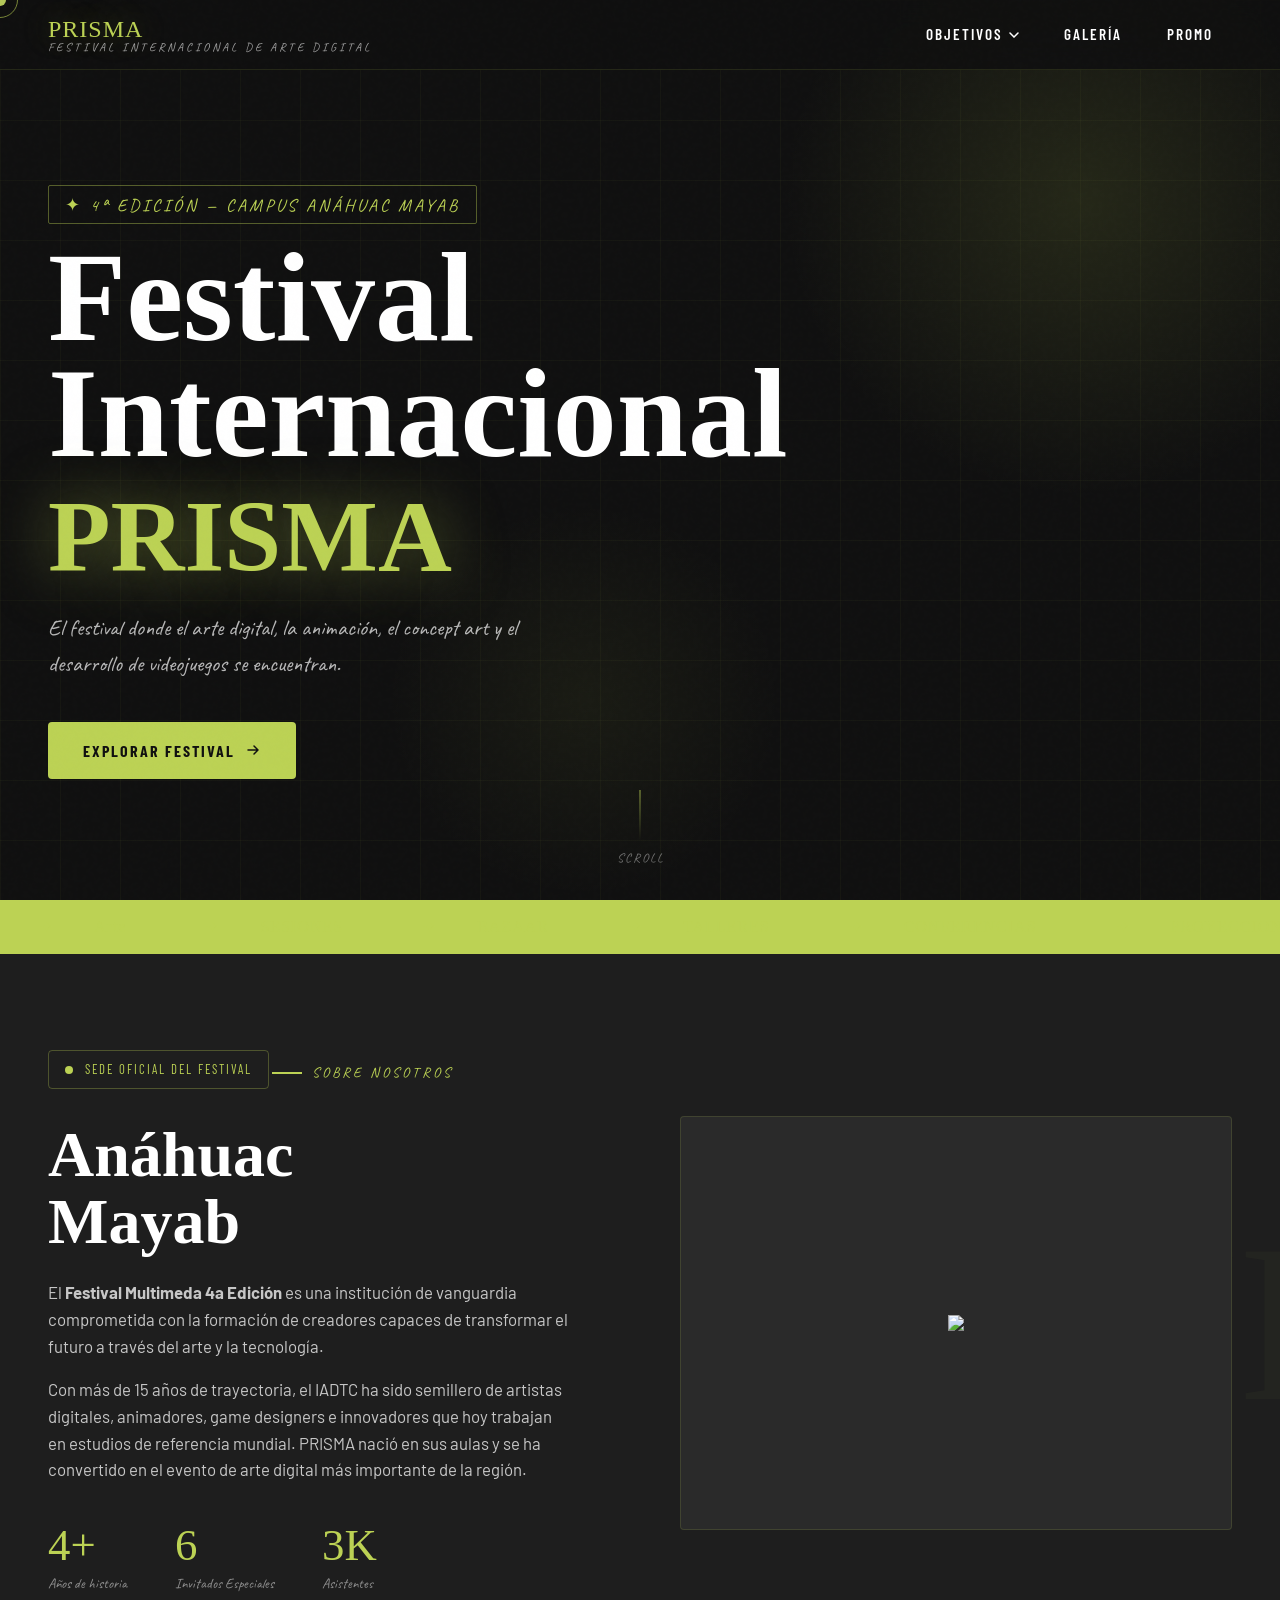
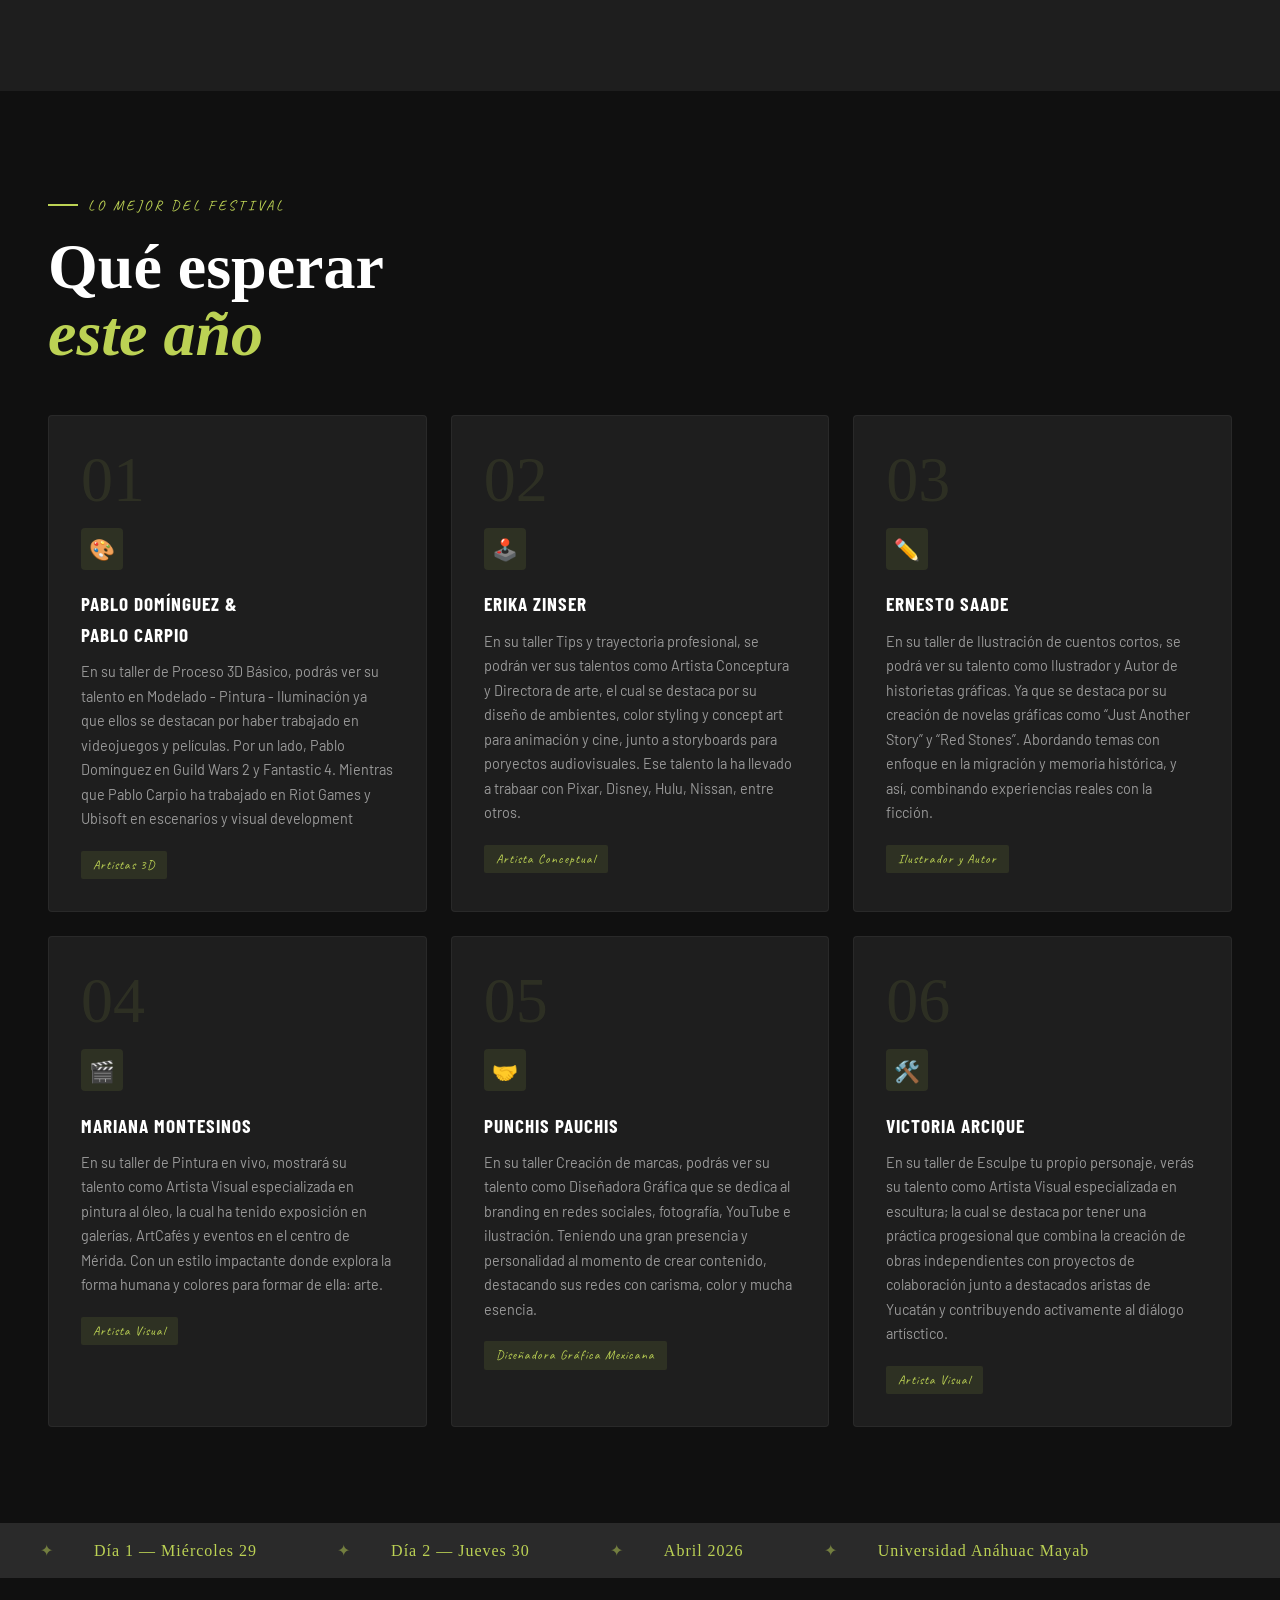
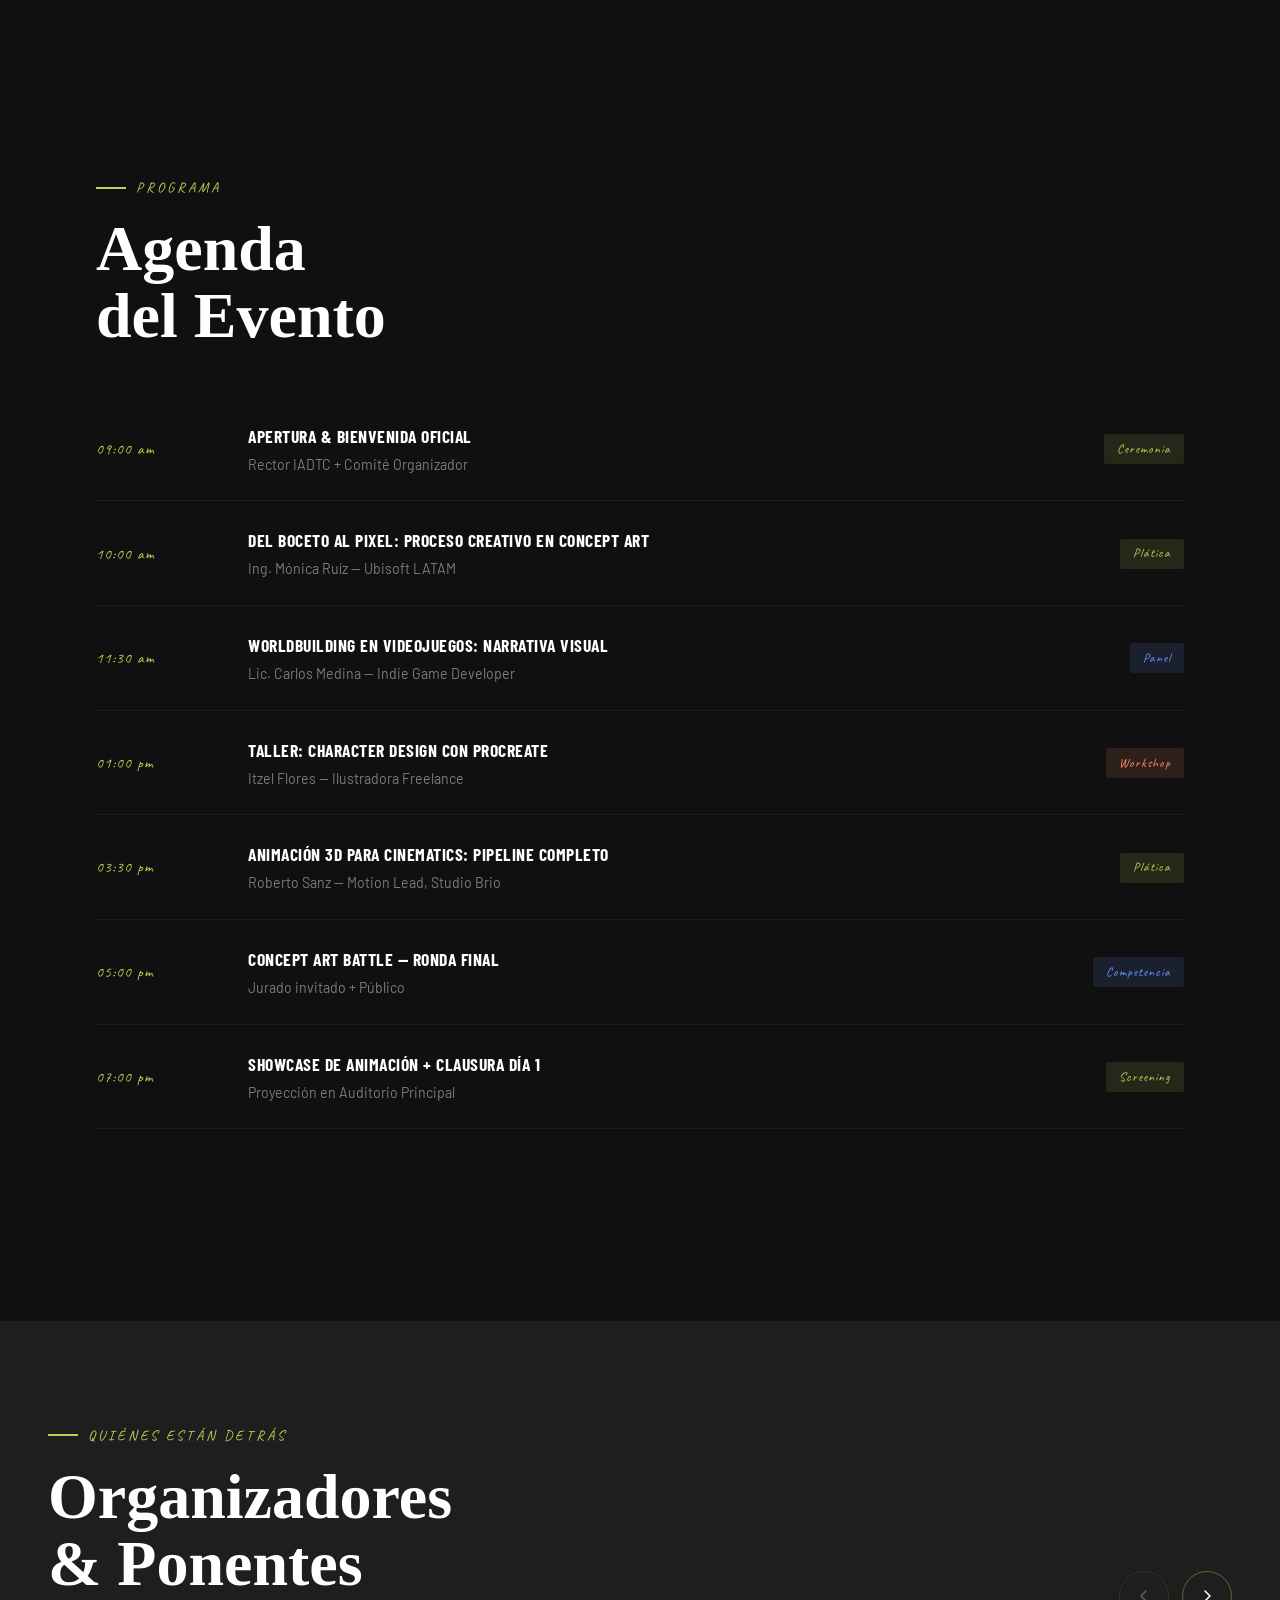
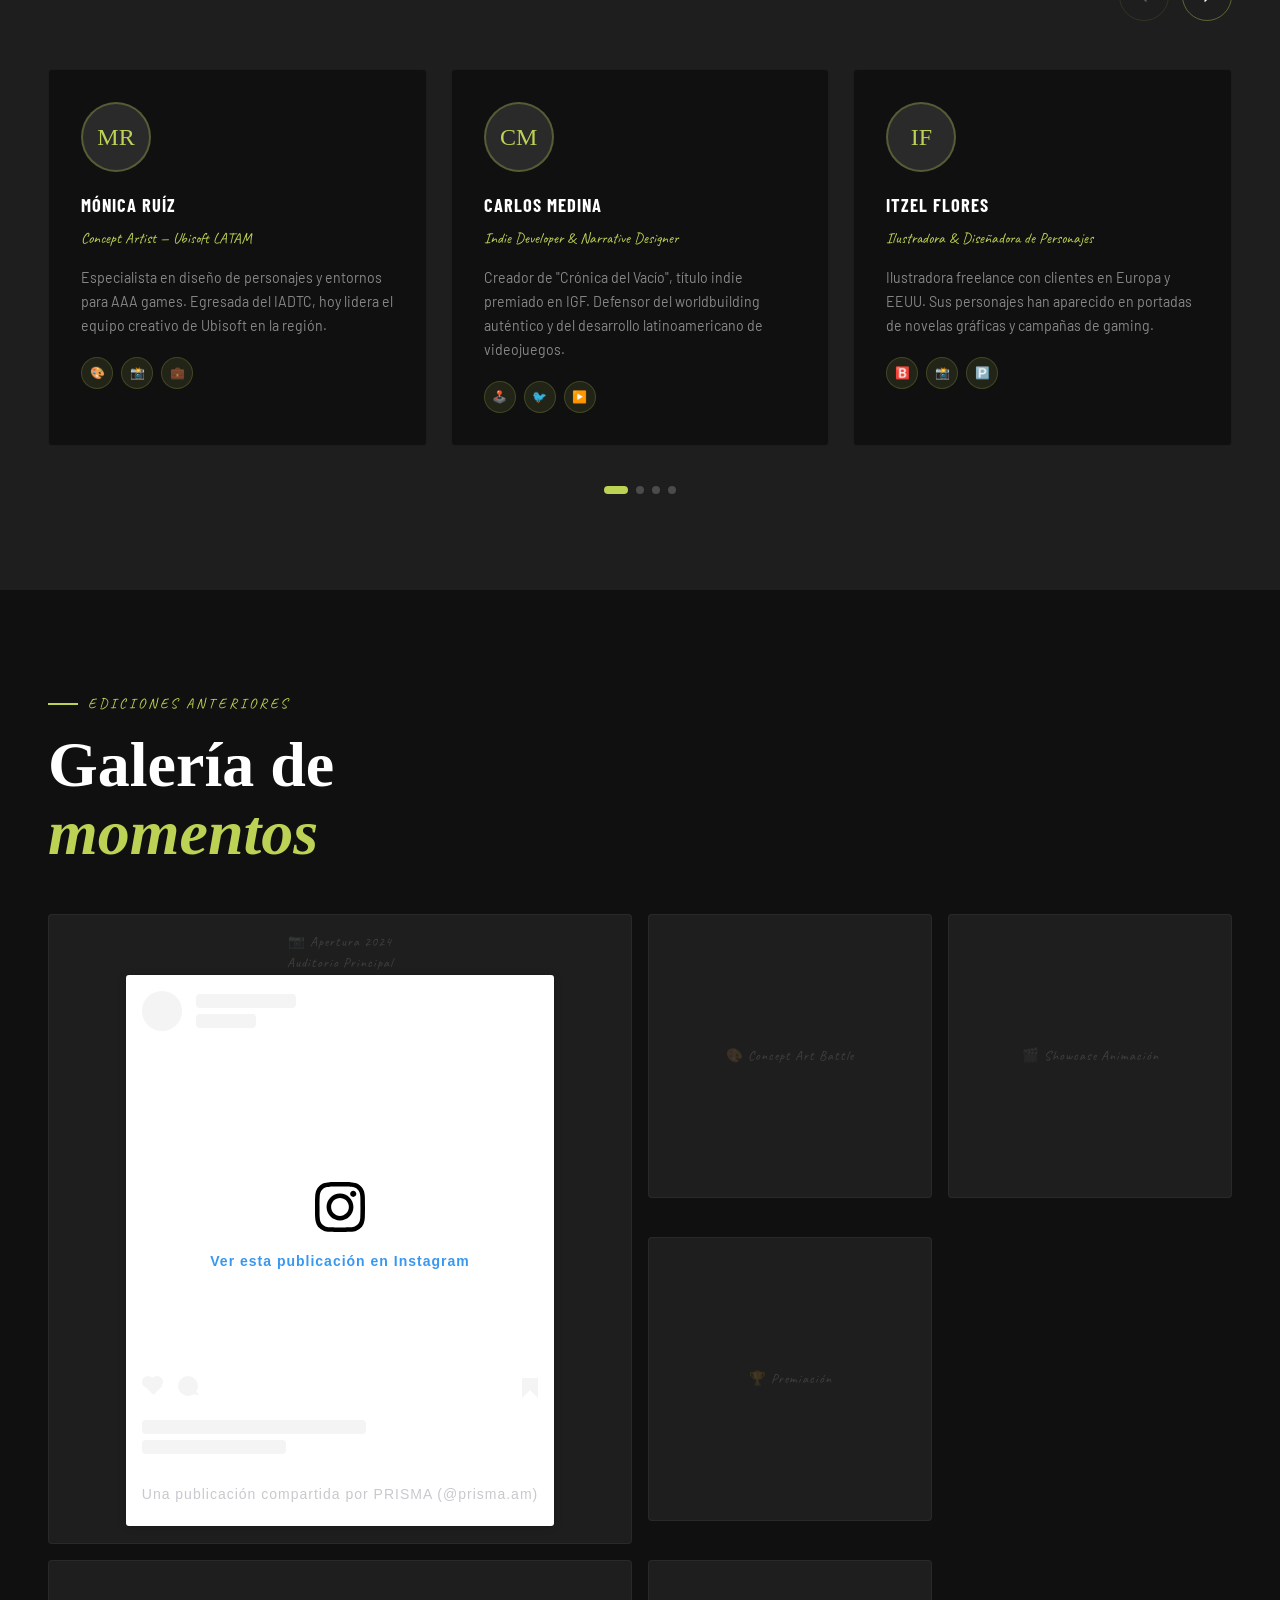
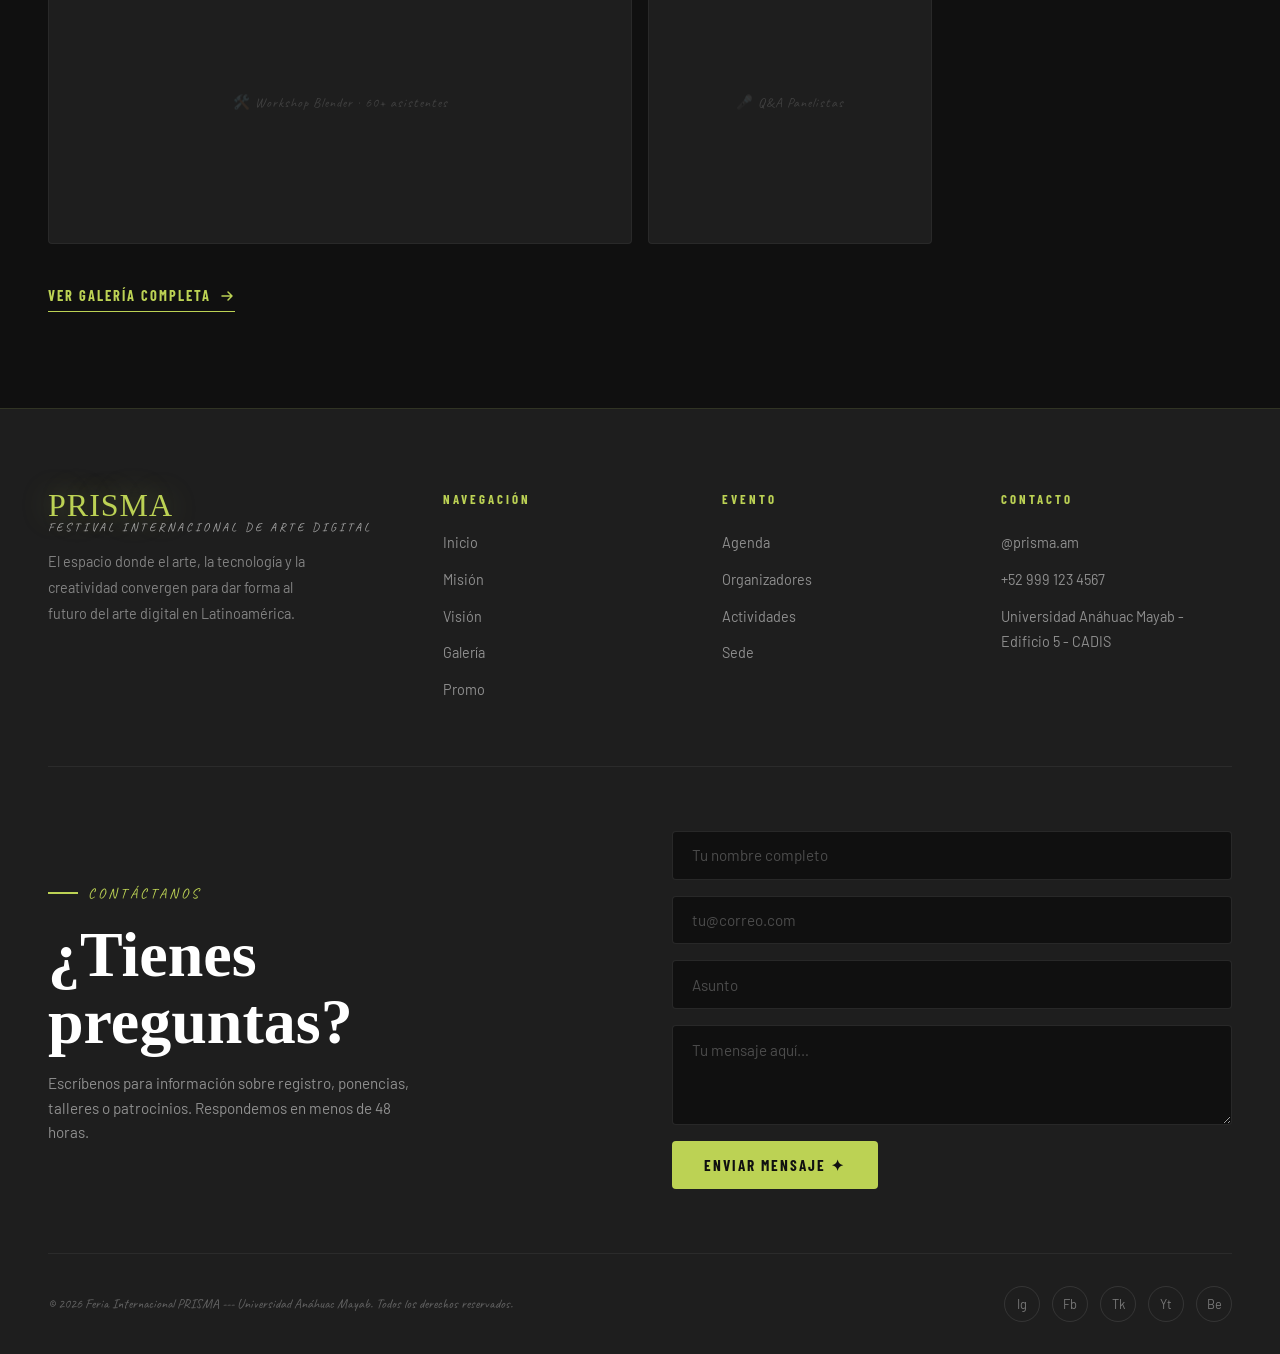
==== commit c2626a15: "All Pages Se agregaron todas las páginas y los links son funcionales, el texto ya está arreglado y f" ====
--- a/index.html
+++ b/index.html
@@ -603,6 +603,8 @@
           <div class="gallery-cell">
             <div class="gallery-placeholder">
               📷 Apertura 2024<br />Auditorio Principal
+              <blockquote class="instagram-media" data-instgrm-permalink="https://www.instagram.com/reel/DVxAK4kEVIo/?utm_source=ig_embed&amp;utm_campaign=loading" data-instgrm-version="14" style=" background:#FFF; border:0; border-radius:3px; box-shadow:0 0 1px 0 rgba(0,0,0,0.5),0 1px 10px 0 rgba(0,0,0,0.15); margin: 1px; max-width:540px; min-width:326px; padding:0; width:99.375%; width:-webkit-calc(100% - 2px); width:calc(100% - 2px);"><div style="padding:16px;"> <a href="https://www.instagram.com/reel/DVxAK4kEVIo/?utm_source=ig_embed&amp;utm_campaign=loading" style=" background:#FFFFFF; line-height:0; padding:0 0; text-align:center; text-decoration:none; width:100%;" target="_blank"> <div style=" display: flex; flex-direction: row; align-items: center;"> <div style="background-color: #F4F4F4; border-radius: 50%; flex-grow: 0; height: 40px; margin-right: 14px; width: 40px;"></div> <div style="display: flex; flex-direction: column; flex-grow: 1; justify-content: center;"> <div style=" background-color: #F4F4F4; border-radius: 4px; flex-grow: 0; height: 14px; margin-bottom: 6px; width: 100px;"></div> <div style=" background-color: #F4F4F4; border-radius: 4px; flex-grow: 0; height: 14px; width: 60px;"></div></div></div><div style="padding: 19% 0;"></div> <div style="display:block; height:50px; margin:0 auto 12px; width:50px;"><svg width="50px" height="50px" viewBox="0 0 60 60" version="1.1" xmlns="https://www.w3.org/2000/svg" xmlns:xlink="https://www.w3.org/1999/xlink"><g stroke="none" stroke-width="1" fill="none" fill-rule="evenodd"><g transform="translate(-511.000000, -20.000000)" fill="#000000"><g><path d="M556.869,30.41 C554.814,30.41 553.148,32.076 553.148,34.131 C553.148,36.186 554.814,37.852 556.869,37.852 C558.924,37.852 560.59,36.186 560.59,34.131 C560.59,32.076 558.924,30.41 556.869,30.41 M541,60.657 C535.114,60.657 530.342,55.887 530.342,50 C530.342,44.114 535.114,39.342 541,39.342 C546.887,39.342 551.658,44.114 551.658,50 C551.658,55.887 546.887,60.657 541,60.657 M541,33.886 C532.1,33.886 524.886,41.1 524.886,50 C524.886,58.899 532.1,66.113 541,66.113 C549.9,66.113 557.115,58.899 557.115,50 C557.115,41.1 549.9,33.886 541,33.886 M565.378,62.101 C565.244,65.022 564.756,66.606 564.346,67.663 C563.803,69.06 563.154,70.057 562.106,71.106 C561.058,72.155 560.06,72.803 558.662,73.347 C557.607,73.757 556.021,74.244 553.102,74.378 C549.944,74.521 548.997,74.552 541,74.552 C533.003,74.552 532.056,74.521 528.898,74.378 C525.979,74.244 524.393,73.757 523.338,73.347 C521.94,72.803 520.942,72.155 519.894,71.106 C518.846,70.057 518.197,69.06 517.654,67.663 C517.244,66.606 516.755,65.022 516.623,62.101 C516.479,58.943 516.448,57.996 516.448,50 C516.448,42.003 516.479,41.056 516.623,37.899 C516.755,34.978 517.244,33.391 517.654,32.338 C518.197,30.938 518.846,29.942 519.894,28.894 C520.942,27.846 521.94,27.196 523.338,26.654 C524.393,26.244 525.979,25.756 528.898,25.623 C532.057,25.479 533.004,25.448 541,25.448 C548.997,25.448 549.943,25.479 553.102,25.623 C556.021,25.756 557.607,26.244 558.662,26.654 C560.06,27.196 561.058,27.846 562.106,28.894 C563.154,29.942 563.803,30.938 564.346,32.338 C564.756,33.391 565.244,34.978 565.378,37.899 C565.522,41.056 565.552,42.003 565.552,50 C565.552,57.996 565.522,58.943 565.378,62.101 M570.82,37.631 C570.674,34.438 570.167,32.258 569.425,30.349 C568.659,28.377 567.633,26.702 565.965,25.035 C564.297,23.368 562.623,22.342 560.652,21.575 C558.743,20.834 556.562,20.326 553.369,20.18 C550.169,20.033 549.148,20 541,20 C532.853,20 531.831,20.033 528.631,20.18 C525.438,20.326 523.257,20.834 521.349,21.575 C519.376,22.342 517.703,23.368 516.035,25.035 C514.368,26.702 513.342,28.377 512.574,30.349 C511.834,32.258 511.326,34.438 511.181,37.631 C511.035,40.831 511,41.851 511,50 C511,58.147 511.035,59.17 511.181,62.369 C511.326,65.562 511.834,67.743 512.574,69.651 C513.342,71.625 514.368,73.296 516.035,74.965 C517.703,76.634 519.376,77.658 521.349,78.425 C523.257,79.167 525.438,79.673 528.631,79.82 C531.831,79.965 532.853,80.001 541,80.001 C549.148,80.001 550.169,79.965 553.369,79.82 C556.562,79.673 558.743,79.167 560.652,78.425 C562.623,77.658 564.297,76.634 565.965,74.965 C567.633,73.296 568.659,71.625 569.425,69.651 C570.167,67.743 570.674,65.562 570.82,62.369 C570.966,59.17 571,58.147 571,50 C571,41.851 570.966,40.831 570.82,37.631"></path></g></g></g></svg></div><div style="padding-top: 8px;"> <div style=" color:#3897f0; font-family:Arial,sans-serif; font-size:14px; font-style:normal; font-weight:550; line-height:18px;">Ver esta publicación en Instagram</div></div><div style="padding: 12.5% 0;"></div> <div style="display: flex; flex-direction: row; margin-bottom: 14px; align-items: center;"><div> <div style="background-color: #F4F4F4; border-radius: 50%; height: 12.5px; width: 12.5px; transform: translateX(0px) translateY(7px);"></div> <div style="background-color: #F4F4F4; height: 12.5px; transform: rotate(-45deg) translateX(3px) translateY(1px); width: 12.5px; flex-grow: 0; margin-right: 14px; margin-left: 2px;"></div> <div style="background-color: #F4F4F4; border-radius: 50%; height: 12.5px; width: 12.5px; transform: translateX(9px) translateY(-18px);"></div></div><div style="margin-left: 8px;"> <div style=" background-color: #F4F4F4; border-radius: 50%; flex-grow: 0; height: 20px; width: 20px;"></div> <div style=" width: 0; height: 0; border-top: 2px solid transparent; border-left: 6px solid #f4f4f4; border-bottom: 2px solid transparent; transform: translateX(16px) translateY(-4px) rotate(30deg)"></div></div><div style="margin-left: auto;"> <div style=" width: 0px; border-top: 8px solid #F4F4F4; border-right: 8px solid transparent; transform: translateY(16px);"></div> <div style=" background-color: #F4F4F4; flex-grow: 0; height: 12px; width: 16px; transform: translateY(-4px);"></div> <div style=" width: 0; height: 0; border-top: 8px solid #F4F4F4; border-left: 8px solid transparent; transform: translateY(-4px) translateX(8px);"></div></div></div> <div style="display: flex; flex-direction: column; flex-grow: 1; justify-content: center; margin-bottom: 24px;"> <div style=" background-color: #F4F4F4; border-radius: 4px; flex-grow: 0; height: 14px; margin-bottom: 6px; width: 224px;"></div> <div style=" background-color: #F4F4F4; border-radius: 4px; flex-grow: 0; height: 14px; width: 144px;"></div></div></a><p style=" color:#c9c8cd; font-family:Arial,sans-serif; font-size:14px; line-height:17px; margin-bottom:0; margin-top:8px; overflow:hidden; padding:8px 0 7px; text-align:center; text-overflow:ellipsis; white-space:nowrap;"><a href="https://www.instagram.com/reel/DVxAK4kEVIo/?utm_source=ig_embed&amp;utm_campaign=loading" style=" color:#c9c8cd; font-family:Arial,sans-serif; font-size:14px; font-style:normal; font-weight:normal; line-height:17px; text-decoration:none;" target="_blank">Una publicación compartida por PRISMA (@prisma.am)</a></p></div></blockquote>
+<script async src="//www.instagram.com/embed.js"></script>
             </div>
           </div>
           <div class="gallery-cell">
@@ -685,9 +687,9 @@
         <div class="footer-col">
           <div class="footer-col-title">Contacto</div>
           <ul>
-            <li><a href="mailto:hola@PRISMA.mx">hola@PRISMA.mx</a></li>
+            <li><a href="mailto:hola@PRISMA.mx">@prisma.am</a></li>
             <li><a href="tel:+529991234567">+52 999 123 4567</a></li>
-            <li><a href="#">Av. Digital 404, Campus IADTC</a></li>
+            <li><a href="#">Universidad Anáhuac Mayab - Edificio 5 - CADIS</a></li>
           </ul>
         </div>
       </div>
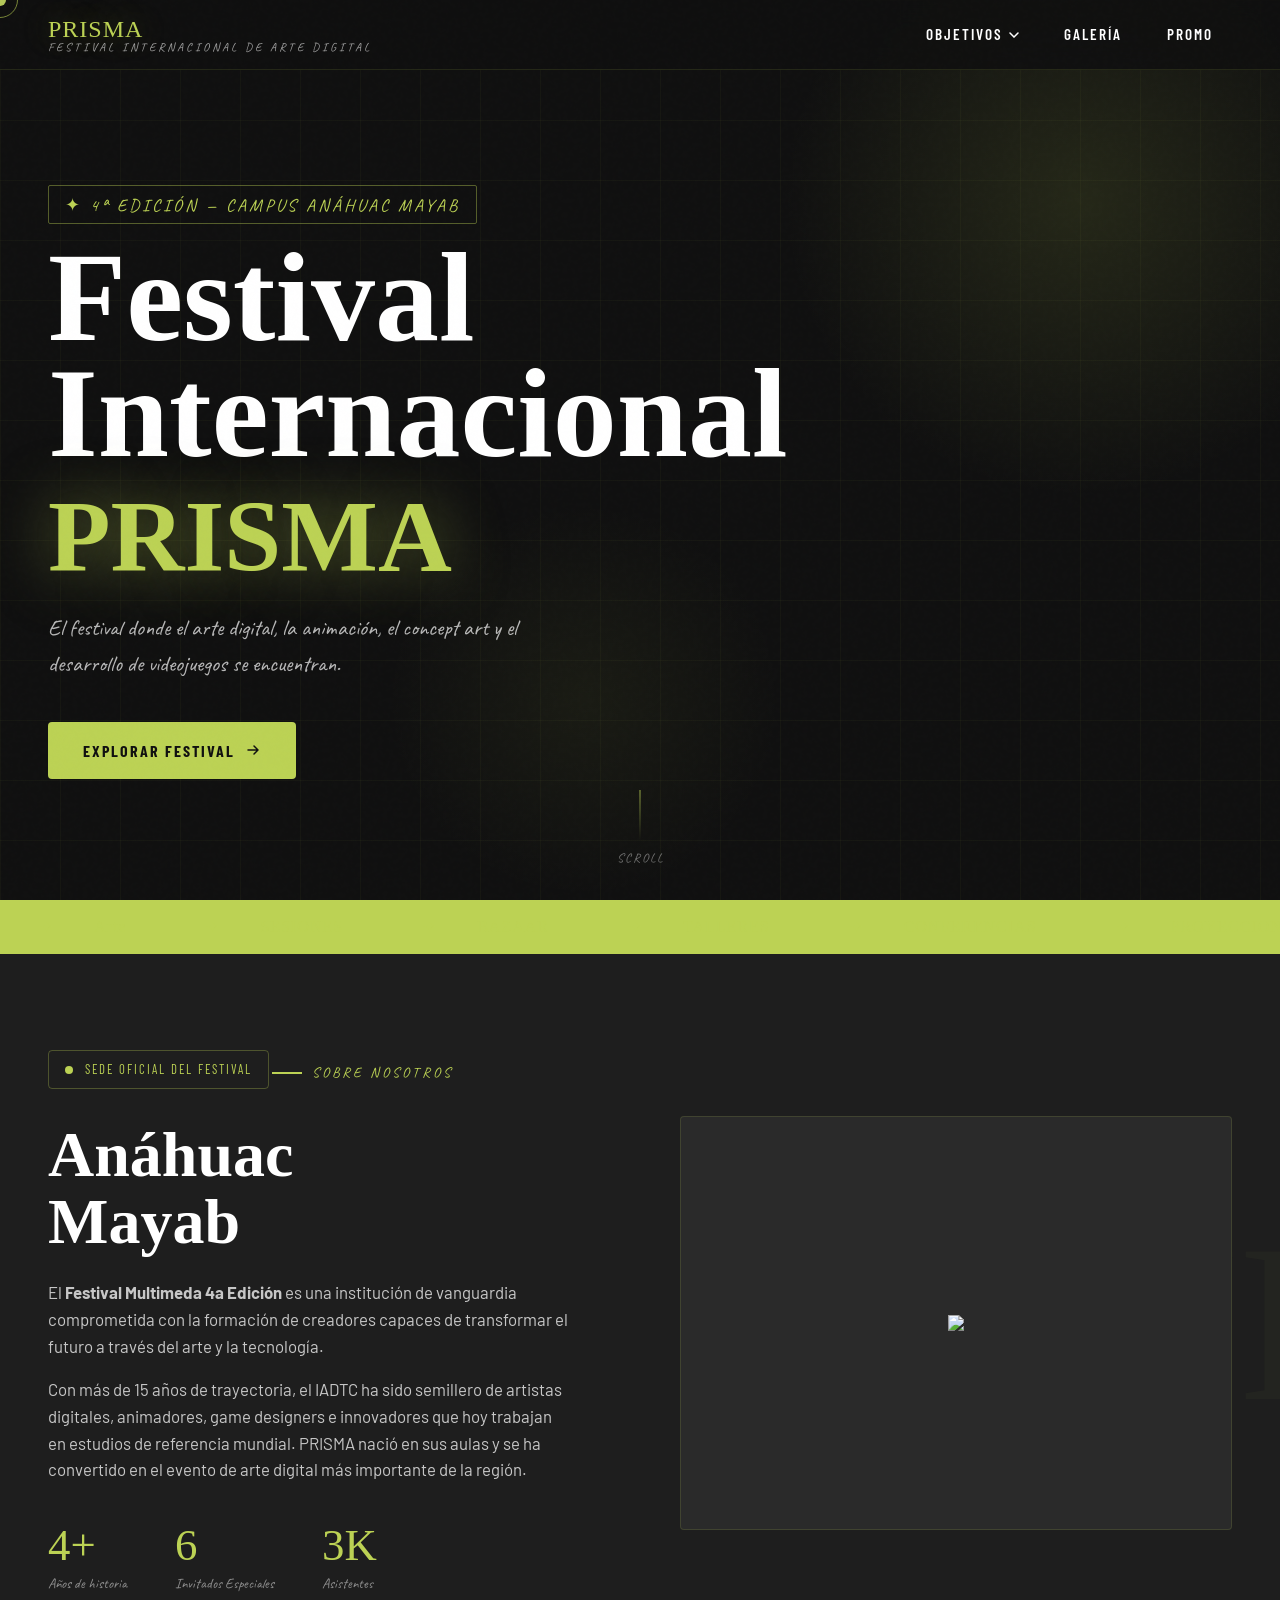
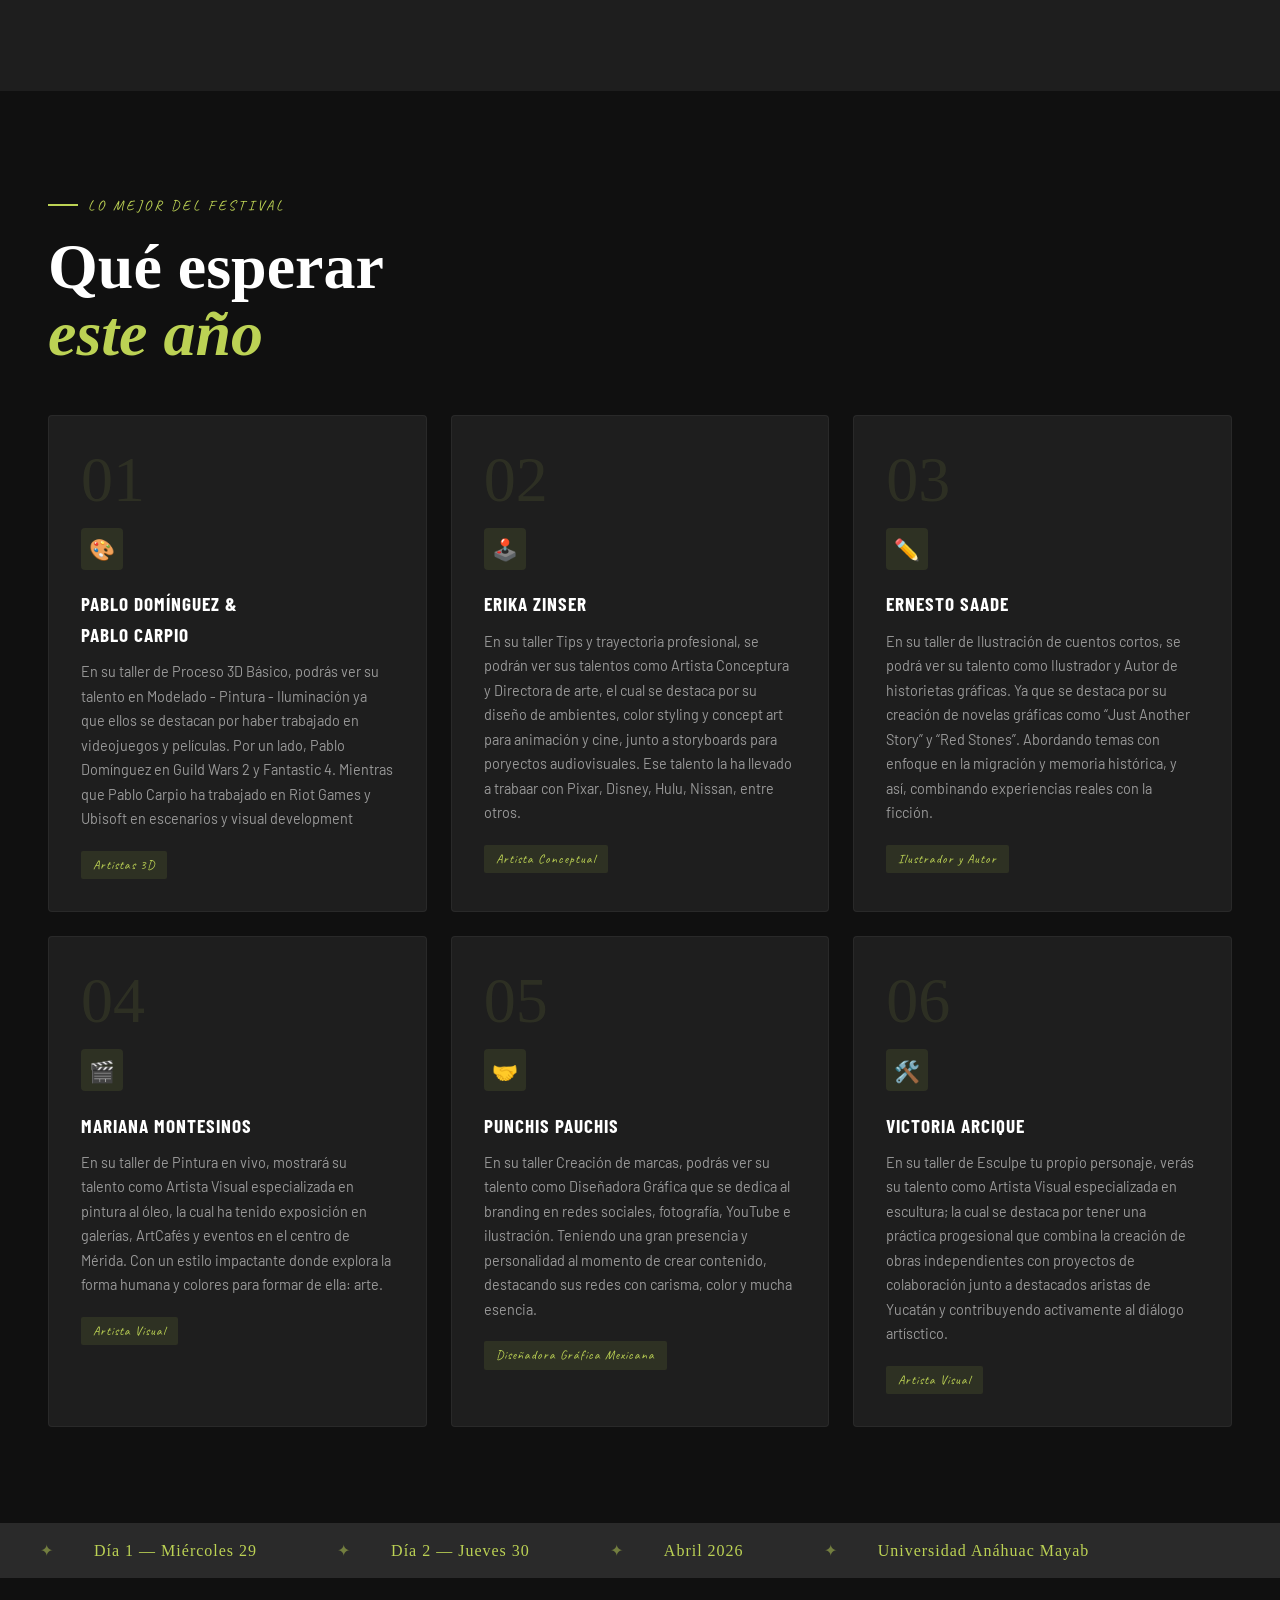
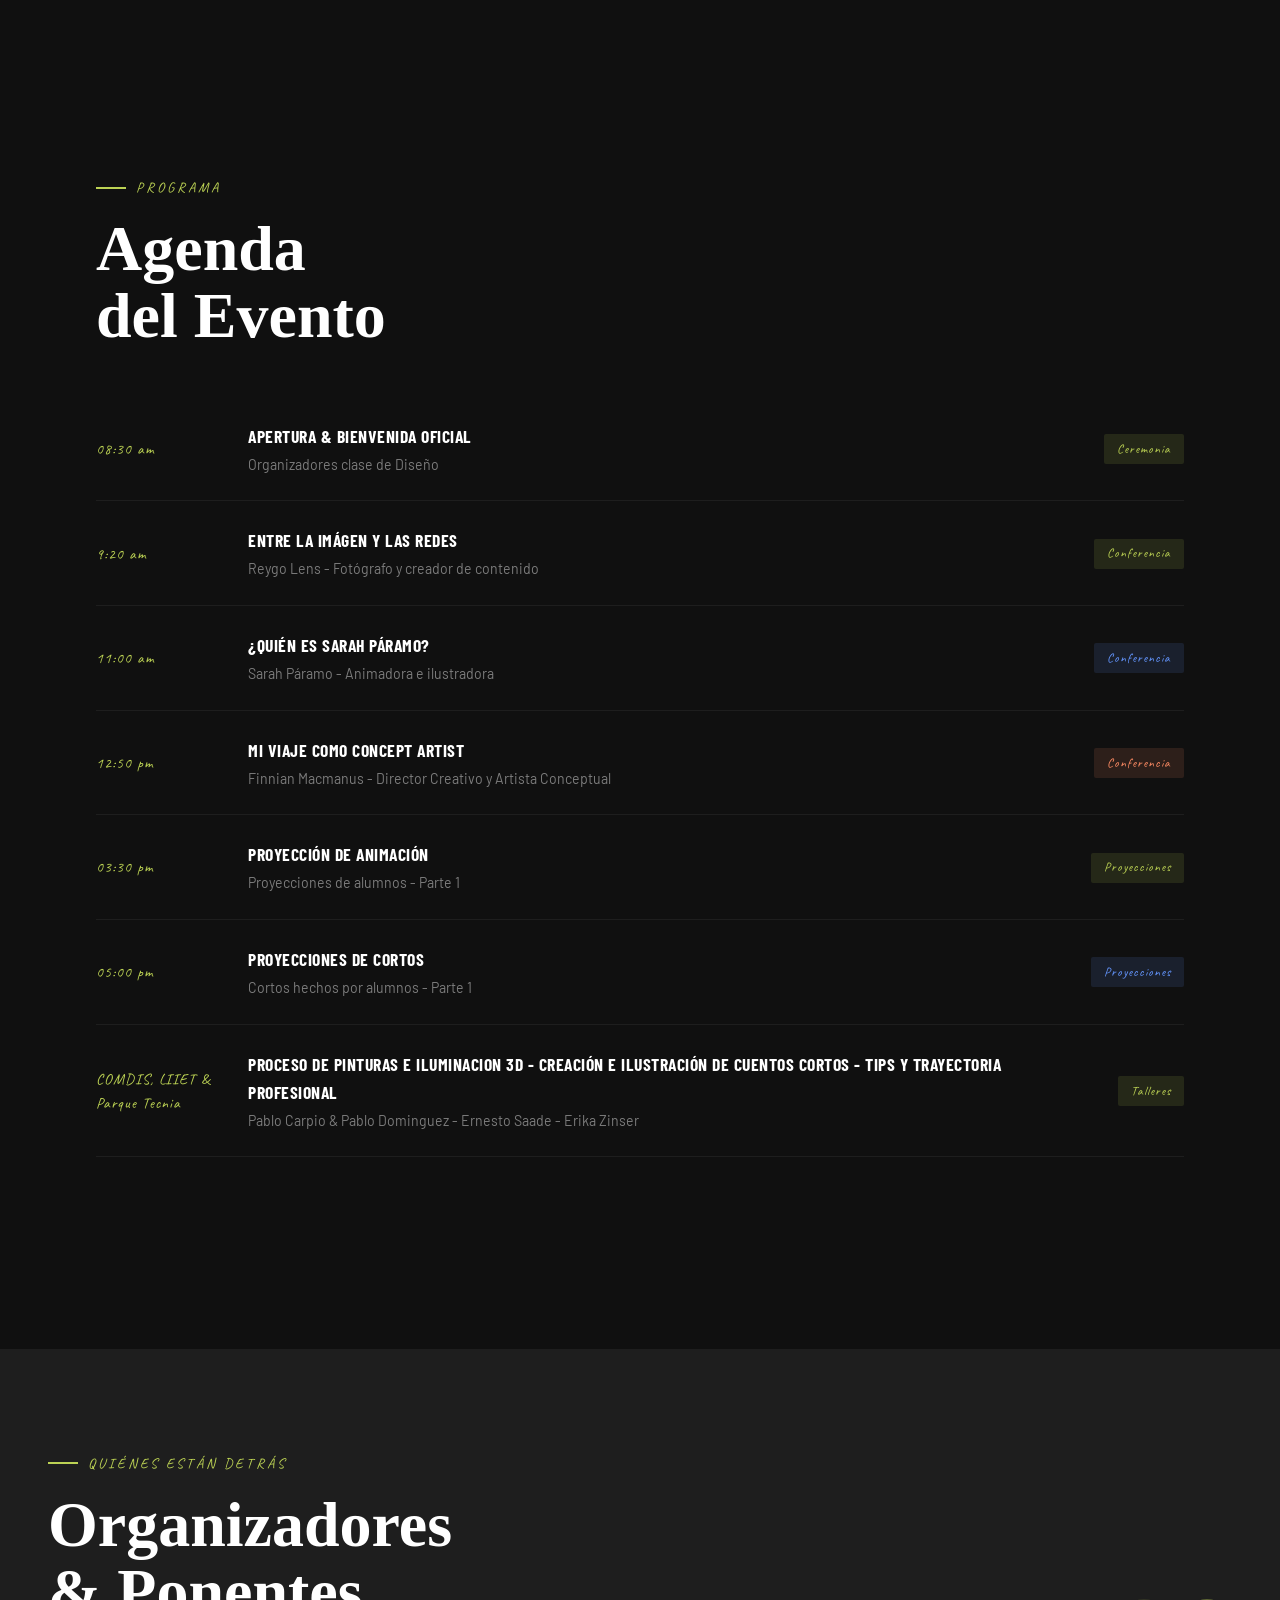
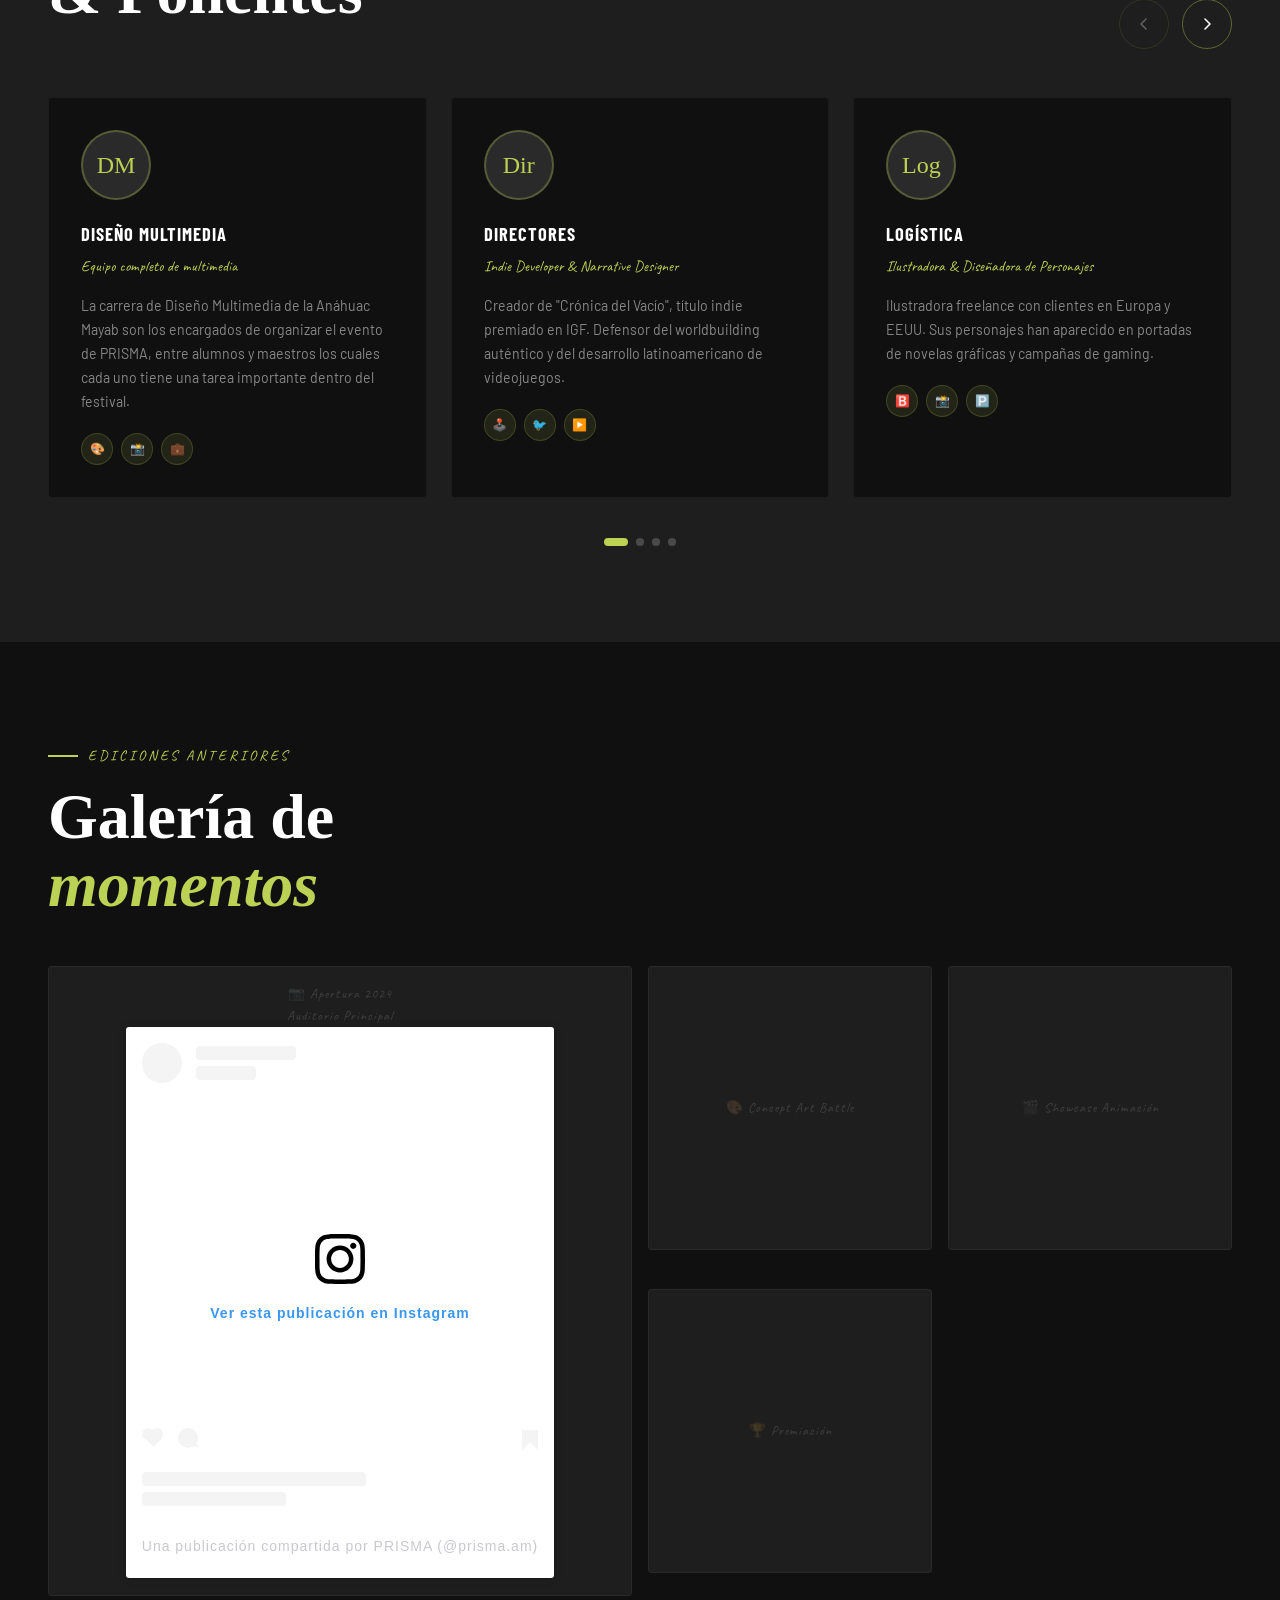
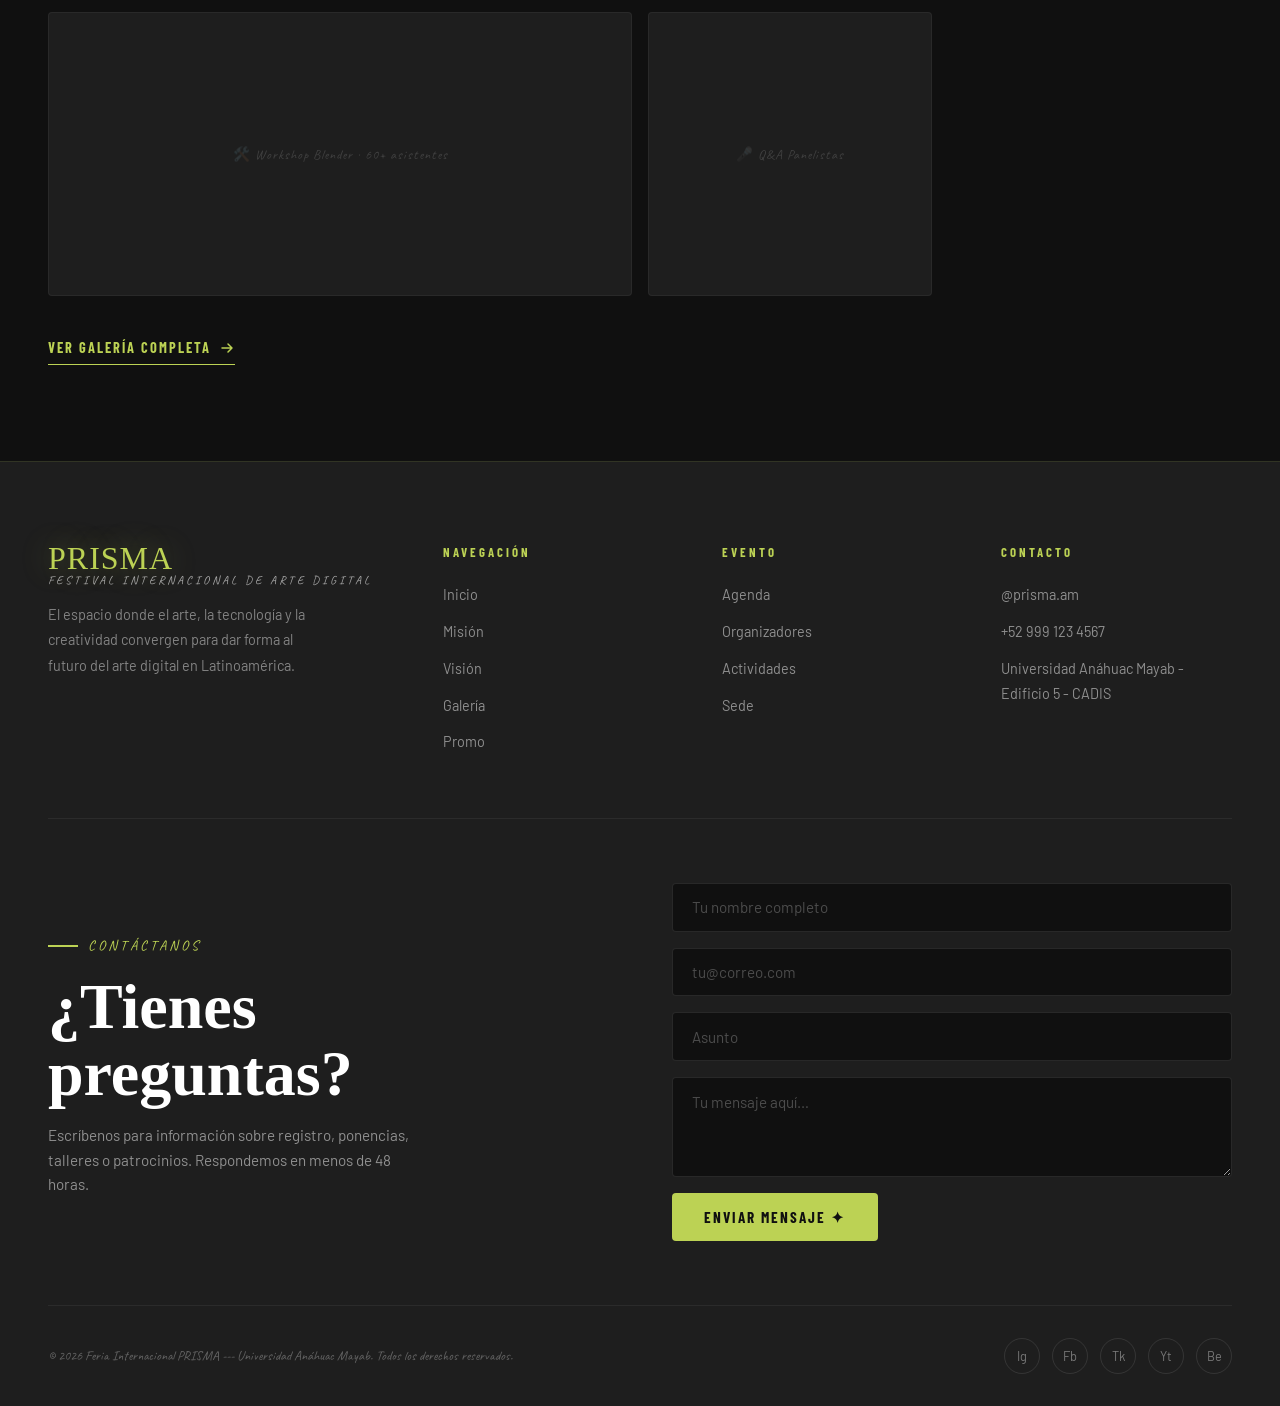
==== commit 205c9a59: "Ajustes Itinerario y Organizadores" ====
--- a/index.html
+++ b/index.html
@@ -335,82 +335,82 @@
 
         <div class="schedule-list">
           <div class="schedule-item reveal">
-            <span class="sch-time">09:00 am</span>
+            <span class="sch-time">08:30 am</span>
             <div class="sch-info">
               <div class="sch-title">Apertura & Bienvenida Oficial</div>
-              <div class="sch-speaker">Rector IADTC + Comité Organizador</div>
+              <div class="sch-speaker">Organizadores clase de Diseño</div>
             </div>
             <span class="sch-badge badge-talk">Ceremonia</span>
           </div>
 
           <div class="schedule-item reveal">
-            <span class="sch-time">10:00 am</span>
+            <span class="sch-time">9:20 am</span>
             <div class="sch-info">
               <div class="sch-title">
-                Del boceto al pixel: proceso creativo en concept art
+                Entre la imágen y las redes
               </div>
-              <div class="sch-speaker">Ing. Mónica Ruíz — Ubisoft LATAM</div>
-            </div>
-            <span class="sch-badge badge-talk">Plática</span>
+              <div class="sch-speaker">Reygo Lens - Fotógrafo y creador de contenido</div>
+            </div>
+            <span class="sch-badge badge-talk">Conferencia</span>
           </div>
 
           <div class="schedule-item reveal reveal-delay-1">
-            <span class="sch-time">11:30 am</span>
+            <span class="sch-time">11:00 am</span>
             <div class="sch-info">
               <div class="sch-title">
-                Worldbuilding en videojuegos: narrativa visual
+                ¿Quién es Sarah Páramo?
               </div>
               <div class="sch-speaker">
-                Lic. Carlos Medina — Indie Game Developer
+                Sarah Páramo - Animadora e ilustradora
               </div>
             </div>
-            <span class="sch-badge badge-panel">Panel</span>
+            <span class="sch-badge badge-panel">Conferencia</span>
           </div>
 
           <div class="schedule-item reveal reveal-delay-2">
-            <span class="sch-time">01:00 pm</span>
+            <span class="sch-time">12:50 pm</span>
             <div class="sch-info">
               <div class="sch-title">
-                Taller: Character Design con Procreate
+                Mi viaje como Concept Artist
               </div>
               <div class="sch-speaker">
-                Itzel Flores — Ilustradora Freelance
+                Finnian Macmanus - Director Creativo y Artista Conceptual
               </div>
             </div>
-            <span class="sch-badge badge-workshop">Workshop</span>
+            <span class="sch-badge badge-workshop">Conferencia</span>
           </div>
 
           <div class="schedule-item reveal reveal-delay-3">
             <span class="sch-time">03:30 pm</span>
             <div class="sch-info">
               <div class="sch-title">
-                Animación 3D para cinematics: pipeline completo
+                Proyección de animación
               </div>
               <div class="sch-speaker">
-                Roberto Sanz — Motion Lead, Studio Brio
+                Proyecciones de alumnos - Parte 1
               </div>
             </div>
-            <span class="sch-badge badge-talk">Plática</span>
+            <span class="sch-badge badge-talk">Proyecciones</span>
           </div>
 
           <div class="schedule-item reveal reveal-delay-4">
             <span class="sch-time">05:00 pm</span>
             <div class="sch-info">
-              <div class="sch-title">Concept Art Battle — Ronda Final</div>
-              <div class="sch-speaker">Jurado invitado + Público</div>
-            </div>
-            <span class="sch-badge badge-panel">Competencia</span>
+              <div class="sch-title">Proyecciones de cortos</div>
+              <div class="sch-speaker">Cortos hechos por alumnos - Parte 1</div>
+            </div>
+            <span class="sch-badge badge-panel">Proyecciones</span>
           </div>
 
           <div class="schedule-item reveal reveal-delay-5">
-            <span class="sch-time">07:00 pm</span>
+            <span class="sch-time">COMDIS, LIIET & Parque Tecnia</span>
             <div class="sch-info">
               <div class="sch-title">
-                Showcase de Animación + Clausura Día 1
+                Proceso de pinturas e iluminacion 3D - Creación e ilustración de cuentos cortos - Tips y trayectoria profesional
               </div>
-              <div class="sch-speaker">Proyección en Auditorio Principal</div>
-            </div>
-            <span class="sch-badge badge-talk">Screening</span>
+              <div class="sch-speaker">Pablo Carpio & Pablo Dominguez - Ernesto Saade - Erika Zinser</div>
+            </div>
+            <span class="sch-badge badge-talk">Talleres</span>
           </div>
         </div>
       </div>
@@ -466,13 +466,11 @@
       <div class="carousel-track-wrapper">
         <div class="carousel-track">
           <div class="org-card">
-            <div class="org-avatar">MR</div>
-            <div class="org-name">Mónica Ruíz</div>
-            <div class="org-role">Concept Artist — Ubisoft LATAM</div>
+            <div class="org-avatar">DM</div>
+            <div class="org-name">Diseño Multimedia</div>
+            <div class="org-role">Equipo completo de multimedia</div>
             <p class="org-desc">
-              Especialista en diseño de personajes y entornos para AAA games.
-              Egresada del IADTC, hoy lidera el equipo creativo de Ubisoft en la
-              región.
+              La carrera de Diseño Multimedia de la Anáhuac Mayab son los encargados de organizar el evento de PRISMA, entre alumnos y maestros los cuales cada uno tiene una tarea importante dentro del festival.
             </p>
             <div class="org-social">
               <a href="#" title="ArtStation">🎨</a>
@@ -482,8 +480,8 @@
           </div>
 
           <div class="org-card">
-            <div class="org-avatar">CM</div>
-            <div class="org-name">Carlos Medina</div>
+            <div class="org-avatar">Dir</div>
+            <div class="org-name">Directores</div>
             <div class="org-role">Indie Developer & Narrative Designer</div>
             <p class="org-desc">
               Creador de "Crónica del Vacío", título indie premiado en IGF.
@@ -498,8 +496,8 @@
           </div>
 
           <div class="org-card">
-            <div class="org-avatar">IF</div>
-            <div class="org-name">Itzel Flores</div>
+            <div class="org-avatar">Log</div>
+            <div class="org-name">Logística</div>
             <div class="org-role">Ilustradora & Diseñadora de Personajes</div>
             <p class="org-desc">
               Ilustradora freelance con clientes en Europa y EEUU. Sus
@@ -514,8 +512,8 @@
           </div>
 
           <div class="org-card">
-            <div class="org-avatar">RS</div>
-            <div class="org-name">Roberto Sanz</div>
+            <div class="org-avatar">Art</div>
+            <div class="org-name">Arte</div>
             <div class="org-role">Motion Lead — Studio Brio</div>
             <p class="org-desc">
               Responsable de cinematics y animación 3D para proyectos de TV y
@@ -530,8 +528,8 @@
           </div>
 
           <div class="org-card">
-            <div class="org-avatar">LP</div>
-            <div class="org-name">Lorena Paredes</div>
+            <div class="org-avatar">Mk</div>
+            <div class="org-name">Marketing</div>
             <div class="org-role">
               Directora Artística — Coord. General PRISMA
             </div>
@@ -548,8 +546,8 @@
           </div>
 
           <div class="org-card">
-            <div class="org-avatar">DH</div>
-            <div class="org-name">Diego Herrera</div>
+            <div class="org-avatar">RS</div>
+            <div class="org-name">Redes Sociales</div>
             <div class="org-role">VFX Artist & Tech Art Supervisor</div>
             <p class="org-desc">
               Técnico en efectos visuales con créditos en producciones para
@@ -560,21 +558,6 @@
               <a href="#" title="IMDB">🎥</a>
               <a href="#" title="Vimeo">🎬</a>
               <a href="#" title="LinkedIn">💼</a>
-            </div>
-          </div>
-          <div class="org-card">
-            <div class="org-avatar">IF</div>
-            <div class="org-name">Itzel Flores</div>
-            <div class="org-role">Ilustradora & Diseñadora de Personajes</div>
-            <p class="org-desc">
-              Ilustradora freelance con clientes en Europa y EEUU. Sus
-              personajes han aparecido en portadas de novelas gráficas y
-              campañas de gaming.
-            </p>
-            <div class="org-social">
-              <a href="#" title="Behance">🅱️</a>
-              <a href="#" title="Instagram">📸</a>
-              <a href="#" title="Patreon">🅿️</a>
             </div>
           </div>
 
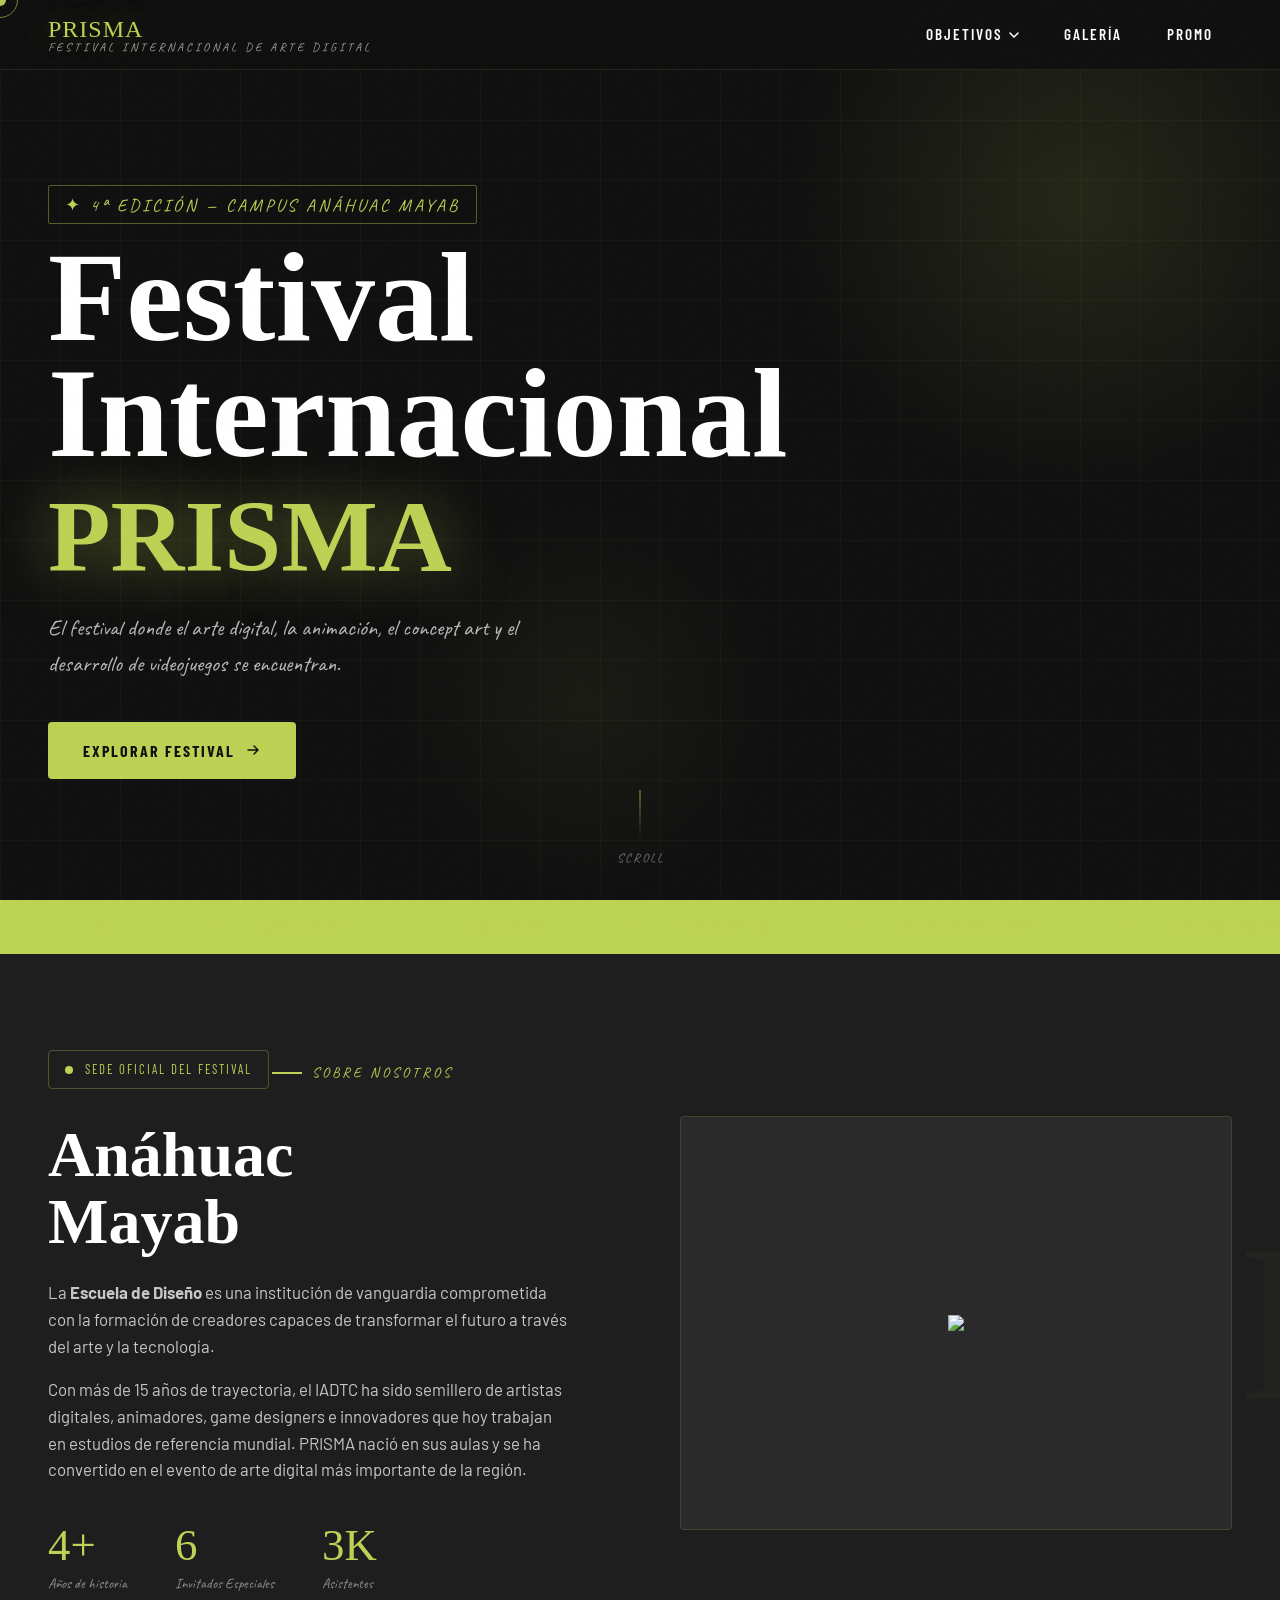
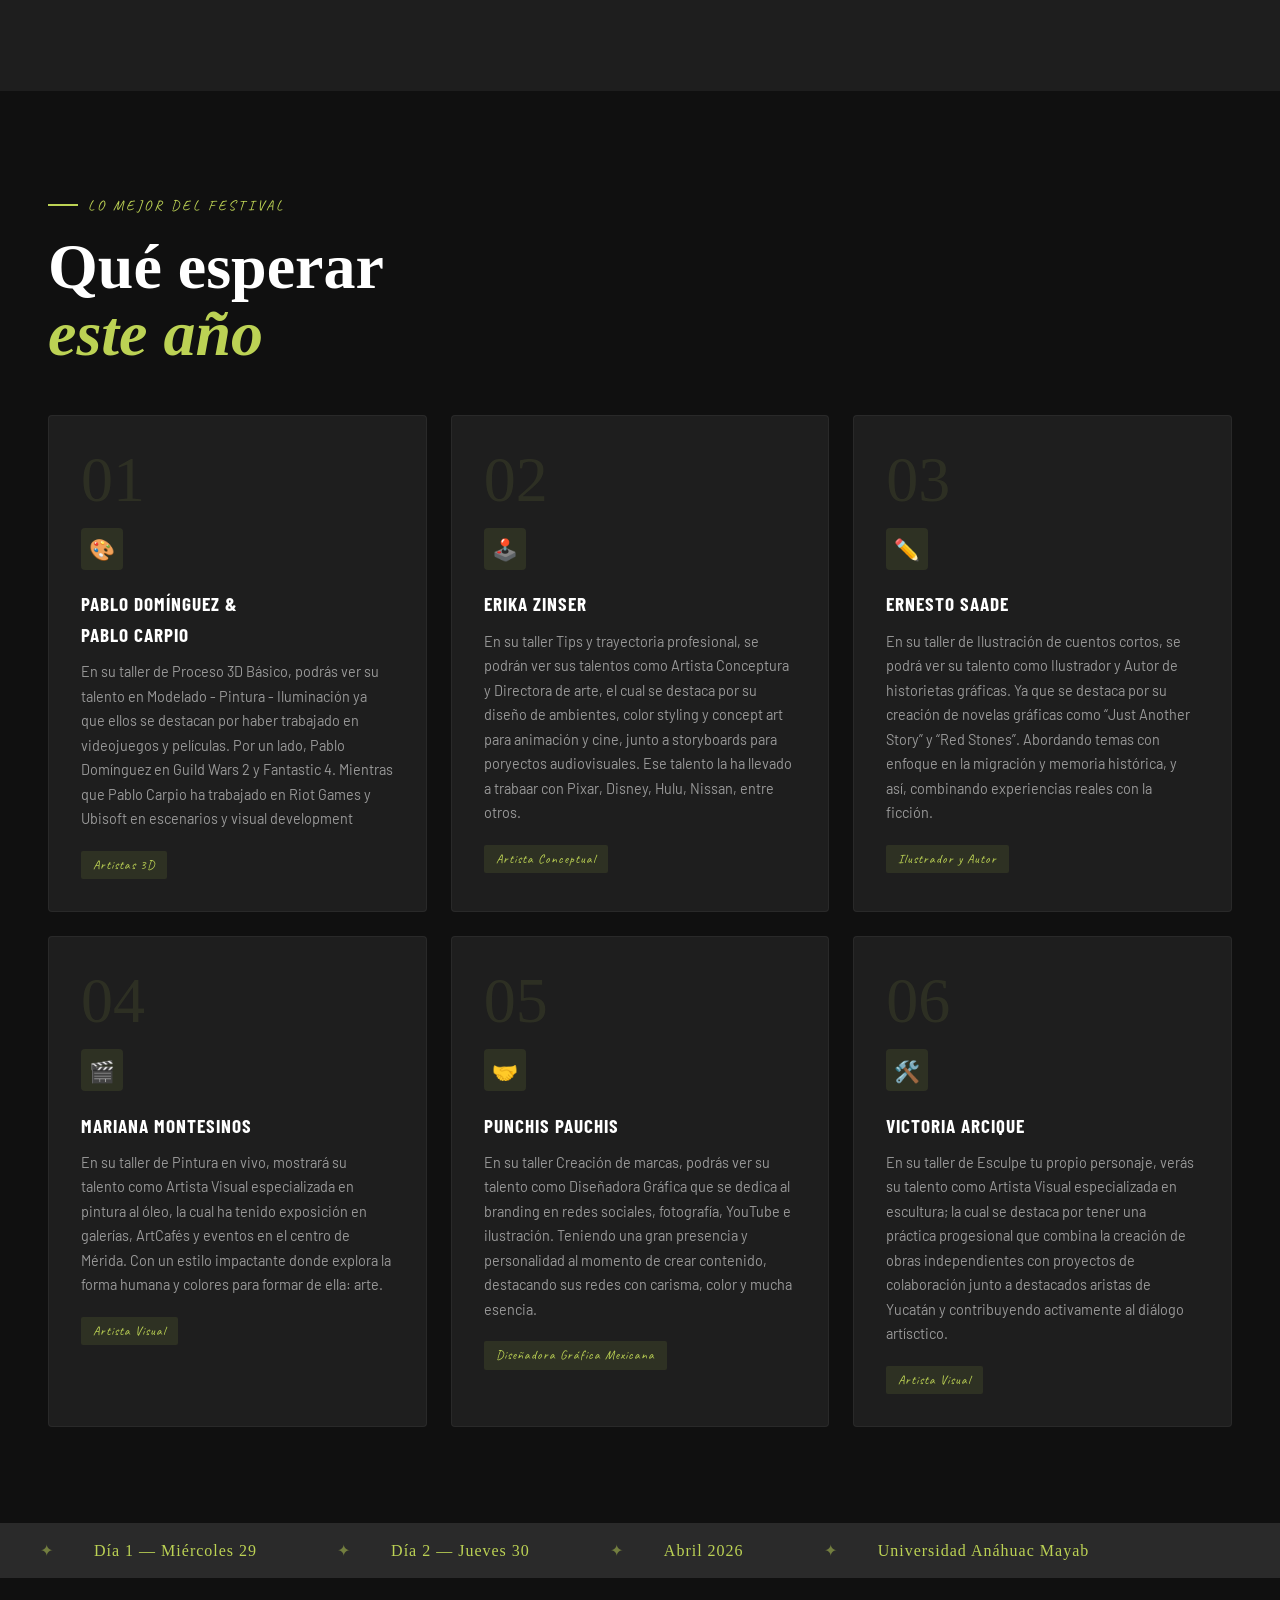
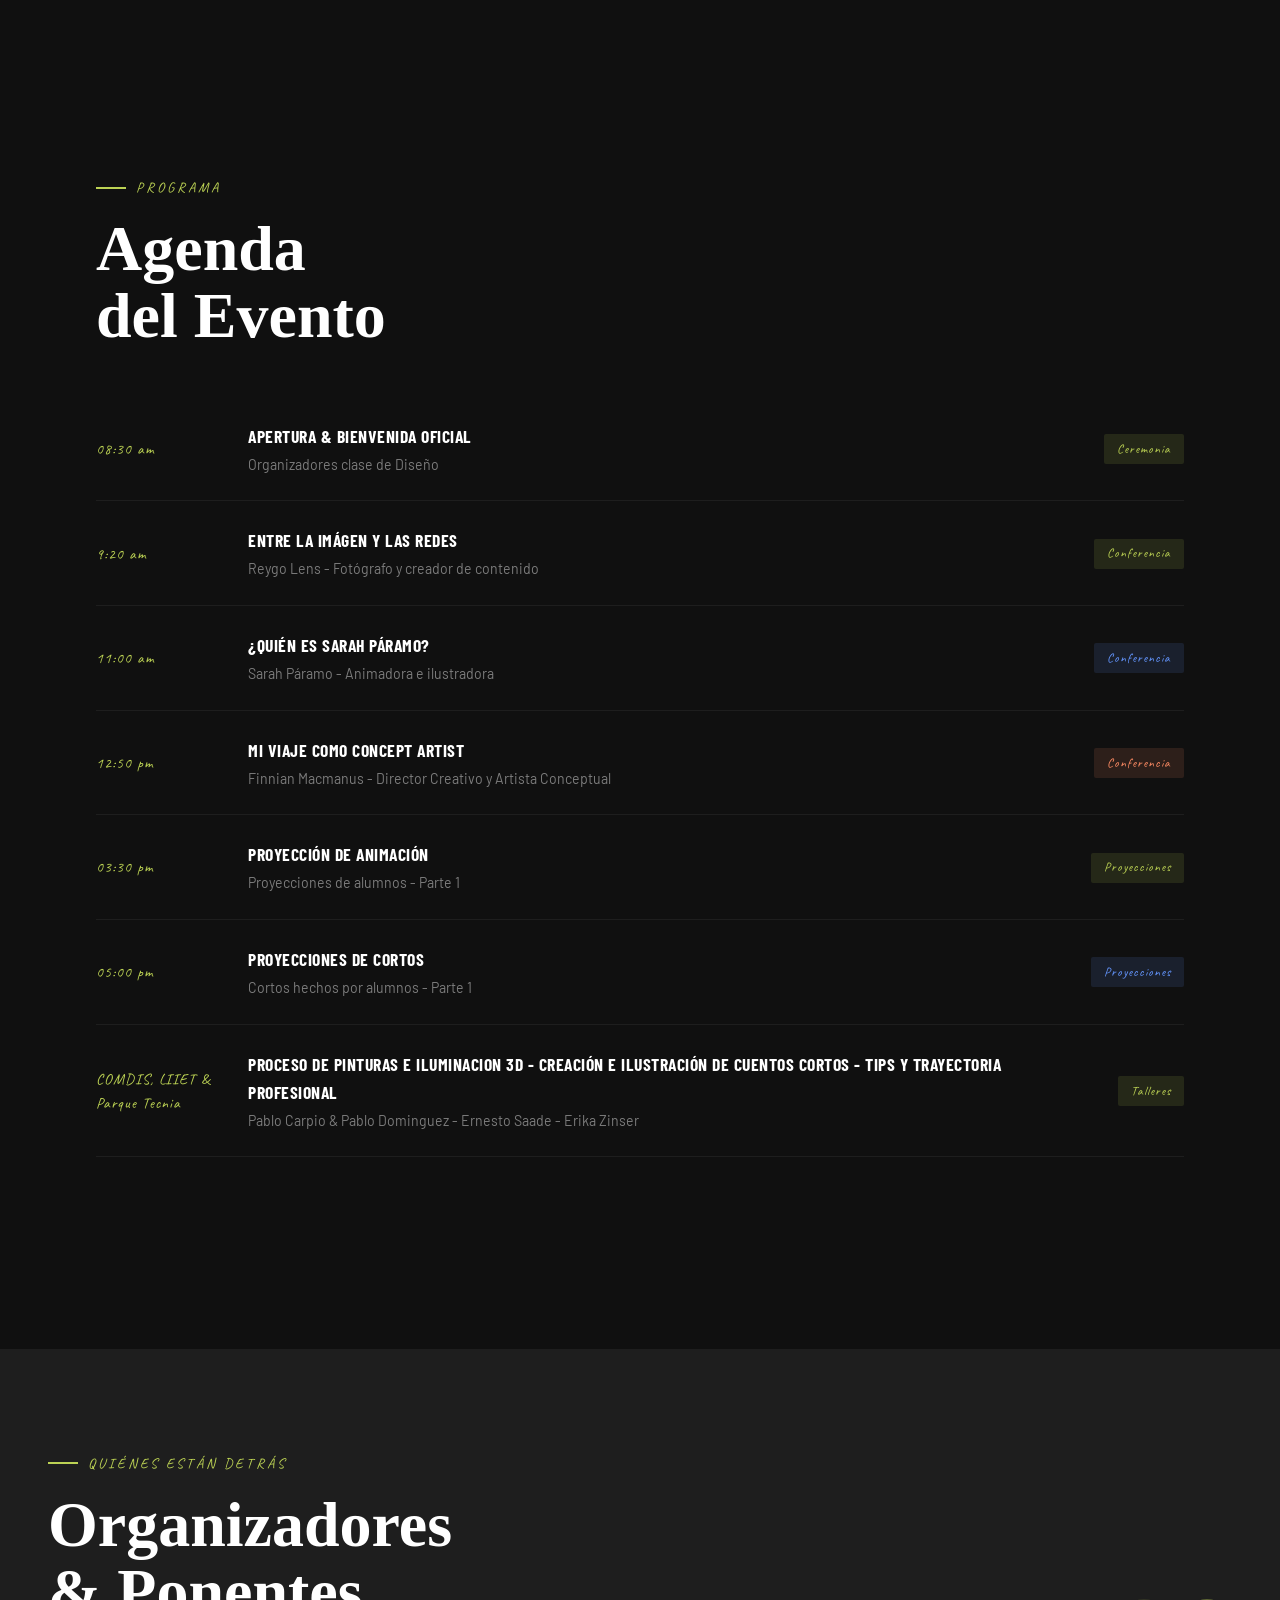
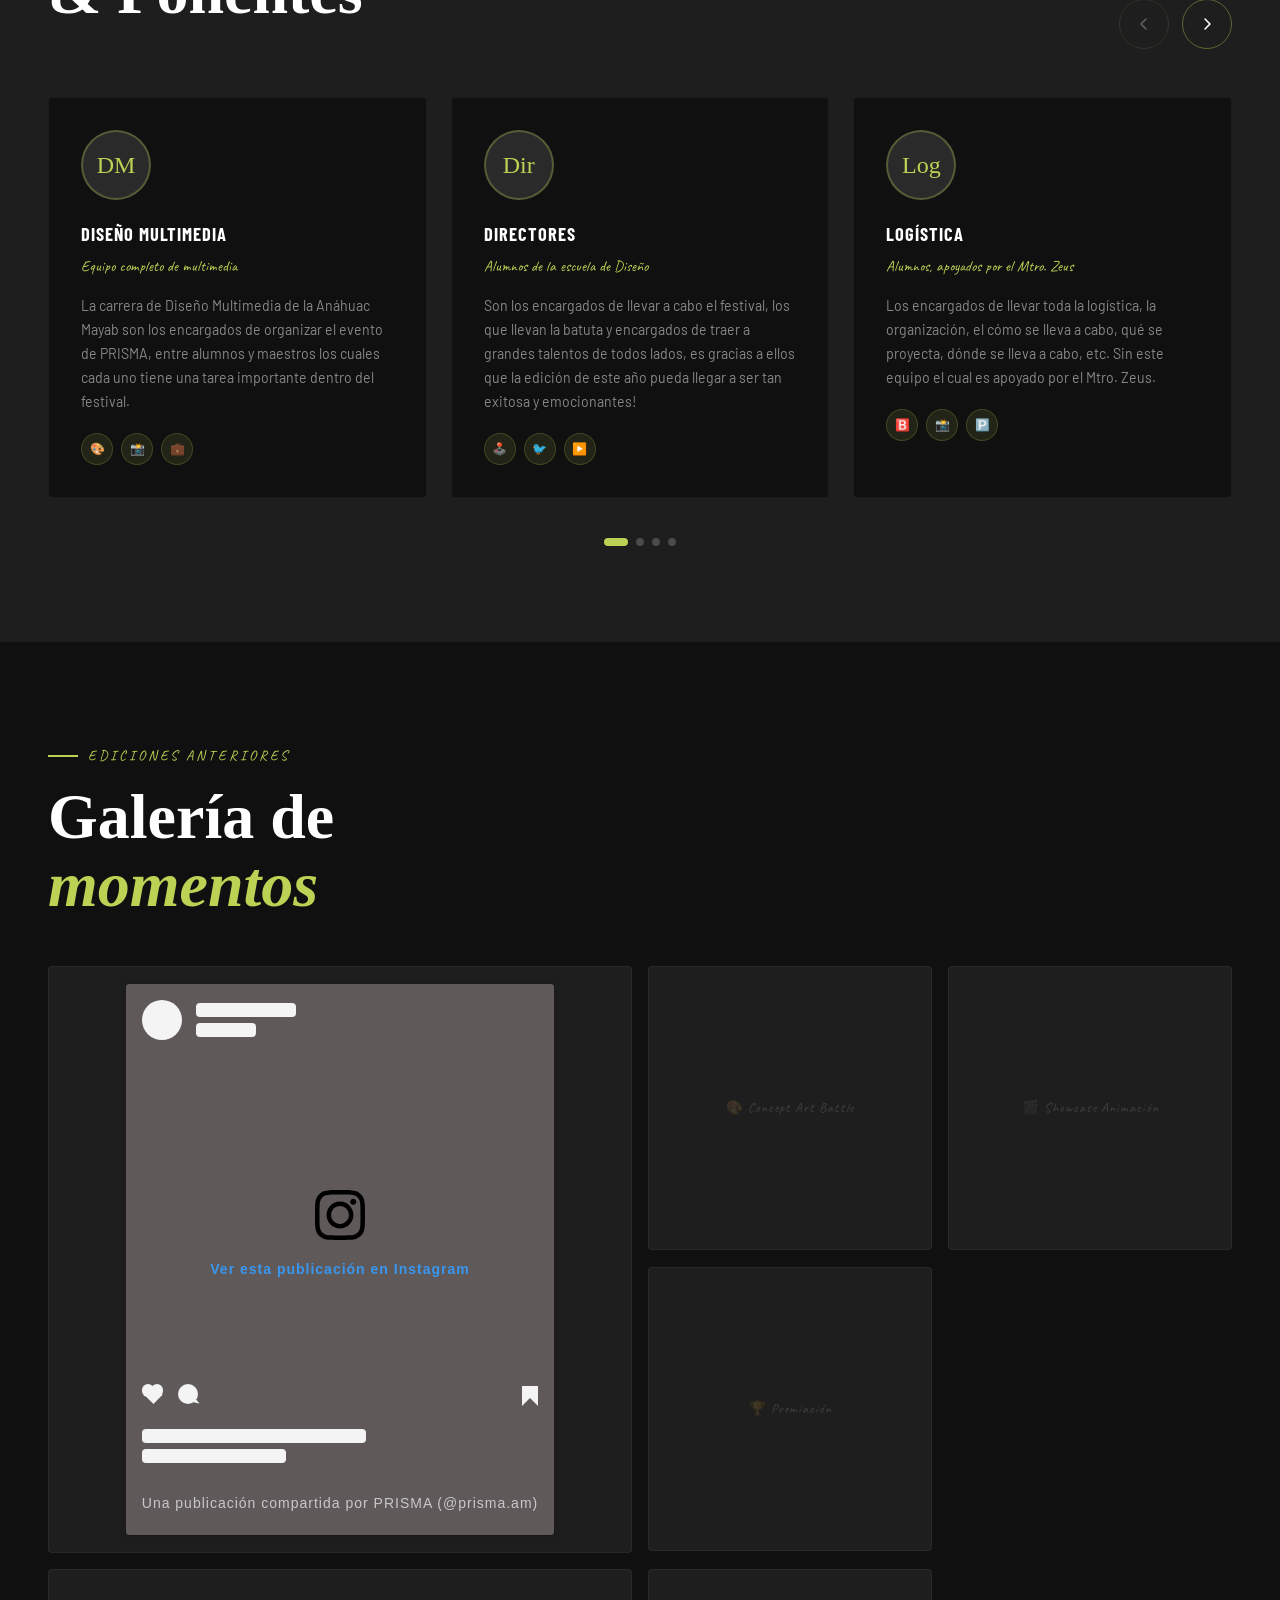
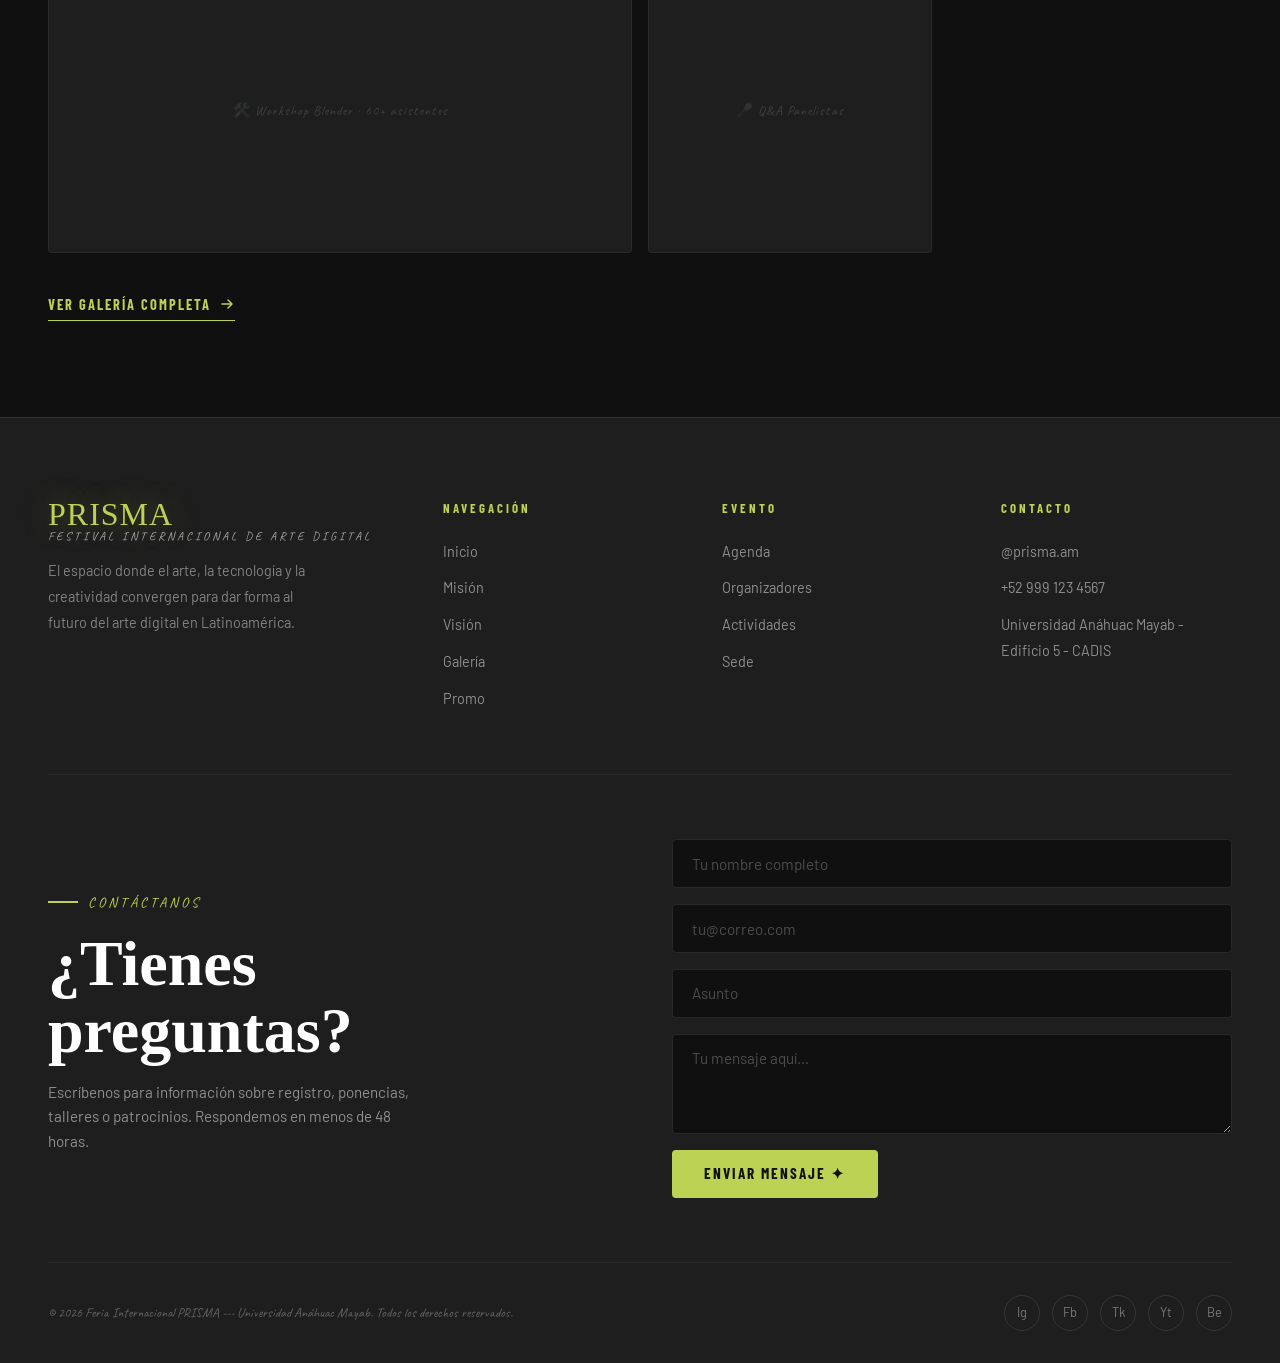
==== commit 0af186f6: "Pequeño Pequeños cambios" ====
--- a/index.html
+++ b/index.html
@@ -138,8 +138,8 @@
           <h2 class="section-title reveal">Anáhuac<br />Mayab</h2>
 
           <p class="reveal reveal-delay-1">
-            El
-            <strong>Festival Multimeda 4a Edición </strong>
+            La
+            <strong>Escuela de Diseño </strong>
             es una institución de vanguardia comprometida con la formación de
             creadores capaces de transformar el futuro a través del arte y la
             tecnología.
@@ -470,7 +470,9 @@
             <div class="org-name">Diseño Multimedia</div>
             <div class="org-role">Equipo completo de multimedia</div>
             <p class="org-desc">
-              La carrera de Diseño Multimedia de la Anáhuac Mayab son los encargados de organizar el evento de PRISMA, entre alumnos y maestros los cuales cada uno tiene una tarea importante dentro del festival.
+              La carrera de Diseño Multimedia de la Anáhuac Mayab son los encargados de organizar
+               el evento de PRISMA, entre alumnos y maestros los cuales cada uno 
+               tiene una tarea importante dentro del festival.
             </p>
             <div class="org-social">
               <a href="#" title="ArtStation">🎨</a>
@@ -482,11 +484,11 @@
           <div class="org-card">
             <div class="org-avatar">Dir</div>
             <div class="org-name">Directores</div>
-            <div class="org-role">Indie Developer & Narrative Designer</div>
+            <div class="org-role">Alumnos de la escuela de Diseño</div>
             <p class="org-desc">
-              Creador de "Crónica del Vacío", título indie premiado en IGF.
-              Defensor del worldbuilding auténtico y del desarrollo
-              latinoamericano de videojuegos.
+              Son los encargados de llevar a cabo el festival, los que llevan la batuta y 
+              encargados de traer a grandes talentos de todos lados, es gracias a ellos 
+              que la edición de este año pueda llegar a ser tan exitosa y emocionantes!
             </p>
             <div class="org-social">
               <a href="#" title="itch.io">🕹️</a>
@@ -498,11 +500,10 @@
           <div class="org-card">
             <div class="org-avatar">Log</div>
             <div class="org-name">Logística</div>
-            <div class="org-role">Ilustradora & Diseñadora de Personajes</div>
+            <div class="org-role">Alumnos, apoyados por el Mtro. Zeus</div>
             <p class="org-desc">
-              Ilustradora freelance con clientes en Europa y EEUU. Sus
-              personajes han aparecido en portadas de novelas gráficas y
-              campañas de gaming.
+              Los encargados de llevar toda la logística, la organización, el cómo se lleva a cabo, 
+              qué se proyecta, dónde se lleva a cabo, etc. Sin este equipo el cual es apoyado por el Mtro. Zeus.
             </p>
             <div class="org-social">
               <a href="#" title="Behance">🅱️</a>
@@ -514,11 +515,11 @@
           <div class="org-card">
             <div class="org-avatar">Art</div>
             <div class="org-name">Arte</div>
-            <div class="org-role">Motion Lead — Studio Brio</div>
+            <div class="org-role">Alumnos de la escuela de Diseño</div>
             <p class="org-desc">
-              Responsable de cinematics y animación 3D para proyectos de TV y
-              publicidad. Maestro en la narración visual a través del movimiento
-              y la luz.
+              Los grandes artistas, ellos se encargador de todo el aspecto visual que tendría
+              el festival, los que le dieron cuerpo y aspecto a Comando, con ese diseño adorable y curioso.
+            
             </p>
             <div class="org-social">
               <a href="#" title="Vimeo">🎬</a>
@@ -531,12 +532,13 @@
             <div class="org-avatar">Mk</div>
             <div class="org-name">Marketing</div>
             <div class="org-role">
-              Directora Artística — Coord. General PRISMA
+              Alumnos de Diseño acompañados por el Mtro. Carlos Poot
             </div>
             <p class="org-desc">
-              Directora de arte con 10 años de experiencia en producción
-              audiovisual. Fundadora del festival y principal impulsora de la
-              escena digital local.
+              Los responsables del magnifico trabajo de dar a 
+              conocer, promocionar y traer grandes patrocinadores, los cuales son 
+              apoyados por el Mtro. Carlos Poot, ellos son los 
+              encargados de crear a nuestro adorable mascota Comando y más!
             </p>
             <div class="org-social">
               <a href="#" title="LinkedIn">💼</a>
@@ -548,11 +550,11 @@
           <div class="org-card">
             <div class="org-avatar">RS</div>
             <div class="org-name">Redes Sociales</div>
-            <div class="org-role">VFX Artist & Tech Art Supervisor</div>
+            <div class="org-role">Alumnos de Diseño acompañados por la Mtra. ""</div>
             <p class="org-desc">
-              Técnico en efectos visuales con créditos en producciones para
-              plataformas de streaming. Experto en Houdini, Nuke y pipeline de
-              VFX moderno.
+              Por ellos te enteras de todo, gracias a ellos tenemos noticias en la página 
+              de instagram, los que se pusieron en contacto con otros creadores de contenido
+              para poder promocionar el festival!
             </p>
             <div class="org-social">
               <a href="#" title="IMDB">🎥</a>
@@ -585,8 +587,8 @@
         <div class="gallery-grid">
           <div class="gallery-cell">
             <div class="gallery-placeholder">
-              📷 Apertura 2024<br />Auditorio Principal
-              <blockquote class="instagram-media" data-instgrm-permalink="https://www.instagram.com/reel/DVxAK4kEVIo/?utm_source=ig_embed&amp;utm_campaign=loading" data-instgrm-version="14" style=" background:#FFF; border:0; border-radius:3px; box-shadow:0 0 1px 0 rgba(0,0,0,0.5),0 1px 10px 0 rgba(0,0,0,0.15); margin: 1px; max-width:540px; min-width:326px; padding:0; width:99.375%; width:-webkit-calc(100% - 2px); width:calc(100% - 2px);"><div style="padding:16px;"> <a href="https://www.instagram.com/reel/DVxAK4kEVIo/?utm_source=ig_embed&amp;utm_campaign=loading" style=" background:#FFFFFF; line-height:0; padding:0 0; text-align:center; text-decoration:none; width:100%;" target="_blank"> <div style=" display: flex; flex-direction: row; align-items: center;"> <div style="background-color: #F4F4F4; border-radius: 50%; flex-grow: 0; height: 40px; margin-right: 14px; width: 40px;"></div> <div style="display: flex; flex-direction: column; flex-grow: 1; justify-content: center;"> <div style=" background-color: #F4F4F4; border-radius: 4px; flex-grow: 0; height: 14px; margin-bottom: 6px; width: 100px;"></div> <div style=" background-color: #F4F4F4; border-radius: 4px; flex-grow: 0; height: 14px; width: 60px;"></div></div></div><div style="padding: 19% 0;"></div> <div style="display:block; height:50px; margin:0 auto 12px; width:50px;"><svg width="50px" height="50px" viewBox="0 0 60 60" version="1.1" xmlns="https://www.w3.org/2000/svg" xmlns:xlink="https://www.w3.org/1999/xlink"><g stroke="none" stroke-width="1" fill="none" fill-rule="evenodd"><g transform="translate(-511.000000, -20.000000)" fill="#000000"><g><path d="M556.869,30.41 C554.814,30.41 553.148,32.076 553.148,34.131 C553.148,36.186 554.814,37.852 556.869,37.852 C558.924,37.852 560.59,36.186 560.59,34.131 C560.59,32.076 558.924,30.41 556.869,30.41 M541,60.657 C535.114,60.657 530.342,55.887 530.342,50 C530.342,44.114 535.114,39.342 541,39.342 C546.887,39.342 551.658,44.114 551.658,50 C551.658,55.887 546.887,60.657 541,60.657 M541,33.886 C532.1,33.886 524.886,41.1 524.886,50 C524.886,58.899 532.1,66.113 541,66.113 C549.9,66.113 557.115,58.899 557.115,50 C557.115,41.1 549.9,33.886 541,33.886 M565.378,62.101 C565.244,65.022 564.756,66.606 564.346,67.663 C563.803,69.06 563.154,70.057 562.106,71.106 C561.058,72.155 560.06,72.803 558.662,73.347 C557.607,73.757 556.021,74.244 553.102,74.378 C549.944,74.521 548.997,74.552 541,74.552 C533.003,74.552 532.056,74.521 528.898,74.378 C525.979,74.244 524.393,73.757 523.338,73.347 C521.94,72.803 520.942,72.155 519.894,71.106 C518.846,70.057 518.197,69.06 517.654,67.663 C517.244,66.606 516.755,65.022 516.623,62.101 C516.479,58.943 516.448,57.996 516.448,50 C516.448,42.003 516.479,41.056 516.623,37.899 C516.755,34.978 517.244,33.391 517.654,32.338 C518.197,30.938 518.846,29.942 519.894,28.894 C520.942,27.846 521.94,27.196 523.338,26.654 C524.393,26.244 525.979,25.756 528.898,25.623 C532.057,25.479 533.004,25.448 541,25.448 C548.997,25.448 549.943,25.479 553.102,25.623 C556.021,25.756 557.607,26.244 558.662,26.654 C560.06,27.196 561.058,27.846 562.106,28.894 C563.154,29.942 563.803,30.938 564.346,32.338 C564.756,33.391 565.244,34.978 565.378,37.899 C565.522,41.056 565.552,42.003 565.552,50 C565.552,57.996 565.522,58.943 565.378,62.101 M570.82,37.631 C570.674,34.438 570.167,32.258 569.425,30.349 C568.659,28.377 567.633,26.702 565.965,25.035 C564.297,23.368 562.623,22.342 560.652,21.575 C558.743,20.834 556.562,20.326 553.369,20.18 C550.169,20.033 549.148,20 541,20 C532.853,20 531.831,20.033 528.631,20.18 C525.438,20.326 523.257,20.834 521.349,21.575 C519.376,22.342 517.703,23.368 516.035,25.035 C514.368,26.702 513.342,28.377 512.574,30.349 C511.834,32.258 511.326,34.438 511.181,37.631 C511.035,40.831 511,41.851 511,50 C511,58.147 511.035,59.17 511.181,62.369 C511.326,65.562 511.834,67.743 512.574,69.651 C513.342,71.625 514.368,73.296 516.035,74.965 C517.703,76.634 519.376,77.658 521.349,78.425 C523.257,79.167 525.438,79.673 528.631,79.82 C531.831,79.965 532.853,80.001 541,80.001 C549.148,80.001 550.169,79.965 553.369,79.82 C556.562,79.673 558.743,79.167 560.652,78.425 C562.623,77.658 564.297,76.634 565.965,74.965 C567.633,73.296 568.659,71.625 569.425,69.651 C570.167,67.743 570.674,65.562 570.82,62.369 C570.966,59.17 571,58.147 571,50 C571,41.851 570.966,40.831 570.82,37.631"></path></g></g></g></svg></div><div style="padding-top: 8px;"> <div style=" color:#3897f0; font-family:Arial,sans-serif; font-size:14px; font-style:normal; font-weight:550; line-height:18px;">Ver esta publicación en Instagram</div></div><div style="padding: 12.5% 0;"></div> <div style="display: flex; flex-direction: row; margin-bottom: 14px; align-items: center;"><div> <div style="background-color: #F4F4F4; border-radius: 50%; height: 12.5px; width: 12.5px; transform: translateX(0px) translateY(7px);"></div> <div style="background-color: #F4F4F4; height: 12.5px; transform: rotate(-45deg) translateX(3px) translateY(1px); width: 12.5px; flex-grow: 0; margin-right: 14px; margin-left: 2px;"></div> <div style="background-color: #F4F4F4; border-radius: 50%; height: 12.5px; width: 12.5px; transform: translateX(9px) translateY(-18px);"></div></div><div style="margin-left: 8px;"> <div style=" background-color: #F4F4F4; border-radius: 50%; flex-grow: 0; height: 20px; width: 20px;"></div> <div style=" width: 0; height: 0; border-top: 2px solid transparent; border-left: 6px solid #f4f4f4; border-bottom: 2px solid transparent; transform: translateX(16px) translateY(-4px) rotate(30deg)"></div></div><div style="margin-left: auto;"> <div style=" width: 0px; border-top: 8px solid #F4F4F4; border-right: 8px solid transparent; transform: translateY(16px);"></div> <div style=" background-color: #F4F4F4; flex-grow: 0; height: 12px; width: 16px; transform: translateY(-4px);"></div> <div style=" width: 0; height: 0; border-top: 8px solid #F4F4F4; border-left: 8px solid transparent; transform: translateY(-4px) translateX(8px);"></div></div></div> <div style="display: flex; flex-direction: column; flex-grow: 1; justify-content: center; margin-bottom: 24px;"> <div style=" background-color: #F4F4F4; border-radius: 4px; flex-grow: 0; height: 14px; margin-bottom: 6px; width: 224px;"></div> <div style=" background-color: #F4F4F4; border-radius: 4px; flex-grow: 0; height: 14px; width: 144px;"></div></div></a><p style=" color:#c9c8cd; font-family:Arial,sans-serif; font-size:14px; line-height:17px; margin-bottom:0; margin-top:8px; overflow:hidden; padding:8px 0 7px; text-align:center; text-overflow:ellipsis; white-space:nowrap;"><a href="https://www.instagram.com/reel/DVxAK4kEVIo/?utm_source=ig_embed&amp;utm_campaign=loading" style=" color:#c9c8cd; font-family:Arial,sans-serif; font-size:14px; font-style:normal; font-weight:normal; line-height:17px; text-decoration:none;" target="_blank">Una publicación compartida por PRISMA (@prisma.am)</a></p></div></blockquote>
+              
+              <blockquote class="instagram-media" data-instgrm-permalink="https://www.instagram.com/reel/DVxAK4kEVIo/?utm_source=ig_embed&amp;utm_campaign=loading" data-instgrm-version="14" style=" background:#5f5959; border:0; border-radius:3px; box-shadow:0 0 1px 0 rgba(0,0,0,0.5),0 1px 10px 0 rgba(0,0,0,0.15); margin: 1px; max-width:540px; min-width:326px; padding:0; width:99.375%; width:-webkit-calc(100% - 2px); width:calc(100% - 2px);"><div style="padding:16px;"> <a href="https://www.instagram.com/reel/DVxAK4kEVIo/?utm_source=ig_embed&amp;utm_campaign=loading" style=" background:#FFFFFF; line-height:0; padding:0 0; text-align:center; text-decoration:none; width:100%;" target="_blank"> <div style=" display: flex; flex-direction: row; align-items: center;"> <div style="background-color: #F4F4F4; border-radius: 50%; flex-grow: 0; height: 40px; margin-right: 14px; width: 40px;"></div> <div style="display: flex; flex-direction: column; flex-grow: 1; justify-content: center;"> <div style=" background-color: #F4F4F4; border-radius: 4px; flex-grow: 0; height: 14px; margin-bottom: 6px; width: 100px;"></div> <div style=" background-color: #F4F4F4; border-radius: 4px; flex-grow: 0; height: 14px; width: 60px;"></div></div></div><div style="padding: 19% 0;"></div> <div style="display:block; height:50px; margin:0 auto 12px; width:50px;"><svg width="50px" height="50px" viewBox="0 0 60 60" version="1.1" xmlns="https://www.w3.org/2000/svg" xmlns:xlink="https://www.w3.org/1999/xlink"><g stroke="none" stroke-width="1" fill="none" fill-rule="evenodd"><g transform="translate(-511.000000, -20.000000)" fill="#000000"><g><path d="M556.869,30.41 C554.814,30.41 553.148,32.076 553.148,34.131 C553.148,36.186 554.814,37.852 556.869,37.852 C558.924,37.852 560.59,36.186 560.59,34.131 C560.59,32.076 558.924,30.41 556.869,30.41 M541,60.657 C535.114,60.657 530.342,55.887 530.342,50 C530.342,44.114 535.114,39.342 541,39.342 C546.887,39.342 551.658,44.114 551.658,50 C551.658,55.887 546.887,60.657 541,60.657 M541,33.886 C532.1,33.886 524.886,41.1 524.886,50 C524.886,58.899 532.1,66.113 541,66.113 C549.9,66.113 557.115,58.899 557.115,50 C557.115,41.1 549.9,33.886 541,33.886 M565.378,62.101 C565.244,65.022 564.756,66.606 564.346,67.663 C563.803,69.06 563.154,70.057 562.106,71.106 C561.058,72.155 560.06,72.803 558.662,73.347 C557.607,73.757 556.021,74.244 553.102,74.378 C549.944,74.521 548.997,74.552 541,74.552 C533.003,74.552 532.056,74.521 528.898,74.378 C525.979,74.244 524.393,73.757 523.338,73.347 C521.94,72.803 520.942,72.155 519.894,71.106 C518.846,70.057 518.197,69.06 517.654,67.663 C517.244,66.606 516.755,65.022 516.623,62.101 C516.479,58.943 516.448,57.996 516.448,50 C516.448,42.003 516.479,41.056 516.623,37.899 C516.755,34.978 517.244,33.391 517.654,32.338 C518.197,30.938 518.846,29.942 519.894,28.894 C520.942,27.846 521.94,27.196 523.338,26.654 C524.393,26.244 525.979,25.756 528.898,25.623 C532.057,25.479 533.004,25.448 541,25.448 C548.997,25.448 549.943,25.479 553.102,25.623 C556.021,25.756 557.607,26.244 558.662,26.654 C560.06,27.196 561.058,27.846 562.106,28.894 C563.154,29.942 563.803,30.938 564.346,32.338 C564.756,33.391 565.244,34.978 565.378,37.899 C565.522,41.056 565.552,42.003 565.552,50 C565.552,57.996 565.522,58.943 565.378,62.101 M570.82,37.631 C570.674,34.438 570.167,32.258 569.425,30.349 C568.659,28.377 567.633,26.702 565.965,25.035 C564.297,23.368 562.623,22.342 560.652,21.575 C558.743,20.834 556.562,20.326 553.369,20.18 C550.169,20.033 549.148,20 541,20 C532.853,20 531.831,20.033 528.631,20.18 C525.438,20.326 523.257,20.834 521.349,21.575 C519.376,22.342 517.703,23.368 516.035,25.035 C514.368,26.702 513.342,28.377 512.574,30.349 C511.834,32.258 511.326,34.438 511.181,37.631 C511.035,40.831 511,41.851 511,50 C511,58.147 511.035,59.17 511.181,62.369 C511.326,65.562 511.834,67.743 512.574,69.651 C513.342,71.625 514.368,73.296 516.035,74.965 C517.703,76.634 519.376,77.658 521.349,78.425 C523.257,79.167 525.438,79.673 528.631,79.82 C531.831,79.965 532.853,80.001 541,80.001 C549.148,80.001 550.169,79.965 553.369,79.82 C556.562,79.673 558.743,79.167 560.652,78.425 C562.623,77.658 564.297,76.634 565.965,74.965 C567.633,73.296 568.659,71.625 569.425,69.651 C570.167,67.743 570.674,65.562 570.82,62.369 C570.966,59.17 571,58.147 571,50 C571,41.851 570.966,40.831 570.82,37.631"></path></g></g></g></svg></div><div style="padding-top: 8px;"> <div style=" color:#3897f0; font-family:Arial,sans-serif; font-size:14px; font-style:normal; font-weight:550; line-height:18px;">Ver esta publicación en Instagram</div></div><div style="padding: 12.5% 0;"></div> <div style="display: flex; flex-direction: row; margin-bottom: 14px; align-items: center;"><div> <div style="background-color: #F4F4F4; border-radius: 50%; height: 12.5px; width: 12.5px; transform: translateX(0px) translateY(7px);"></div> <div style="background-color: #F4F4F4; height: 12.5px; transform: rotate(-45deg) translateX(3px) translateY(1px); width: 12.5px; flex-grow: 0; margin-right: 14px; margin-left: 2px;"></div> <div style="background-color: #F4F4F4; border-radius: 50%; height: 12.5px; width: 12.5px; transform: translateX(9px) translateY(-18px);"></div></div><div style="margin-left: 8px;"> <div style=" background-color: #F4F4F4; border-radius: 50%; flex-grow: 0; height: 20px; width: 20px;"></div> <div style=" width: 0; height: 0; border-top: 2px solid transparent; border-left: 6px solid #f4f4f4; border-bottom: 2px solid transparent; transform: translateX(16px) translateY(-4px) rotate(30deg)"></div></div><div style="margin-left: auto;"> <div style=" width: 0px; border-top: 8px solid #F4F4F4; border-right: 8px solid transparent; transform: translateY(16px);"></div> <div style=" background-color: #F4F4F4; flex-grow: 0; height: 12px; width: 16px; transform: translateY(-4px);"></div> <div style=" width: 0; height: 0; border-top: 8px solid #F4F4F4; border-left: 8px solid transparent; transform: translateY(-4px) translateX(8px);"></div></div></div> <div style="display: flex; flex-direction: column; flex-grow: 1; justify-content: center; margin-bottom: 24px;"> <div style=" background-color: #F4F4F4; border-radius: 4px; flex-grow: 0; height: 14px; margin-bottom: 6px; width: 224px;"></div> <div style=" background-color: #F4F4F4; border-radius: 4px; flex-grow: 0; height: 14px; width: 144px;"></div></div></a><p style=" color:#c9c8cd; font-family:Arial,sans-serif; font-size:14px; line-height:17px; margin-bottom:0; margin-top:8px; overflow:hidden; padding:8px 0 7px; text-align:center; text-overflow:ellipsis; white-space:nowrap;"><a href="https://www.instagram.com/reel/DVxAK4kEVIo/?utm_source=ig_embed&amp;utm_campaign=loading" style=" color:#c9c8cd; font-family:Arial,sans-serif; font-size:14px; font-style:normal; font-weight:normal; line-height:17px; text-decoration:none;" target="_blank">Una publicación compartida por PRISMA (@prisma.am)</a></p></div></blockquote>
 <script async src="//www.instagram.com/embed.js"></script>
             </div>
           </div>
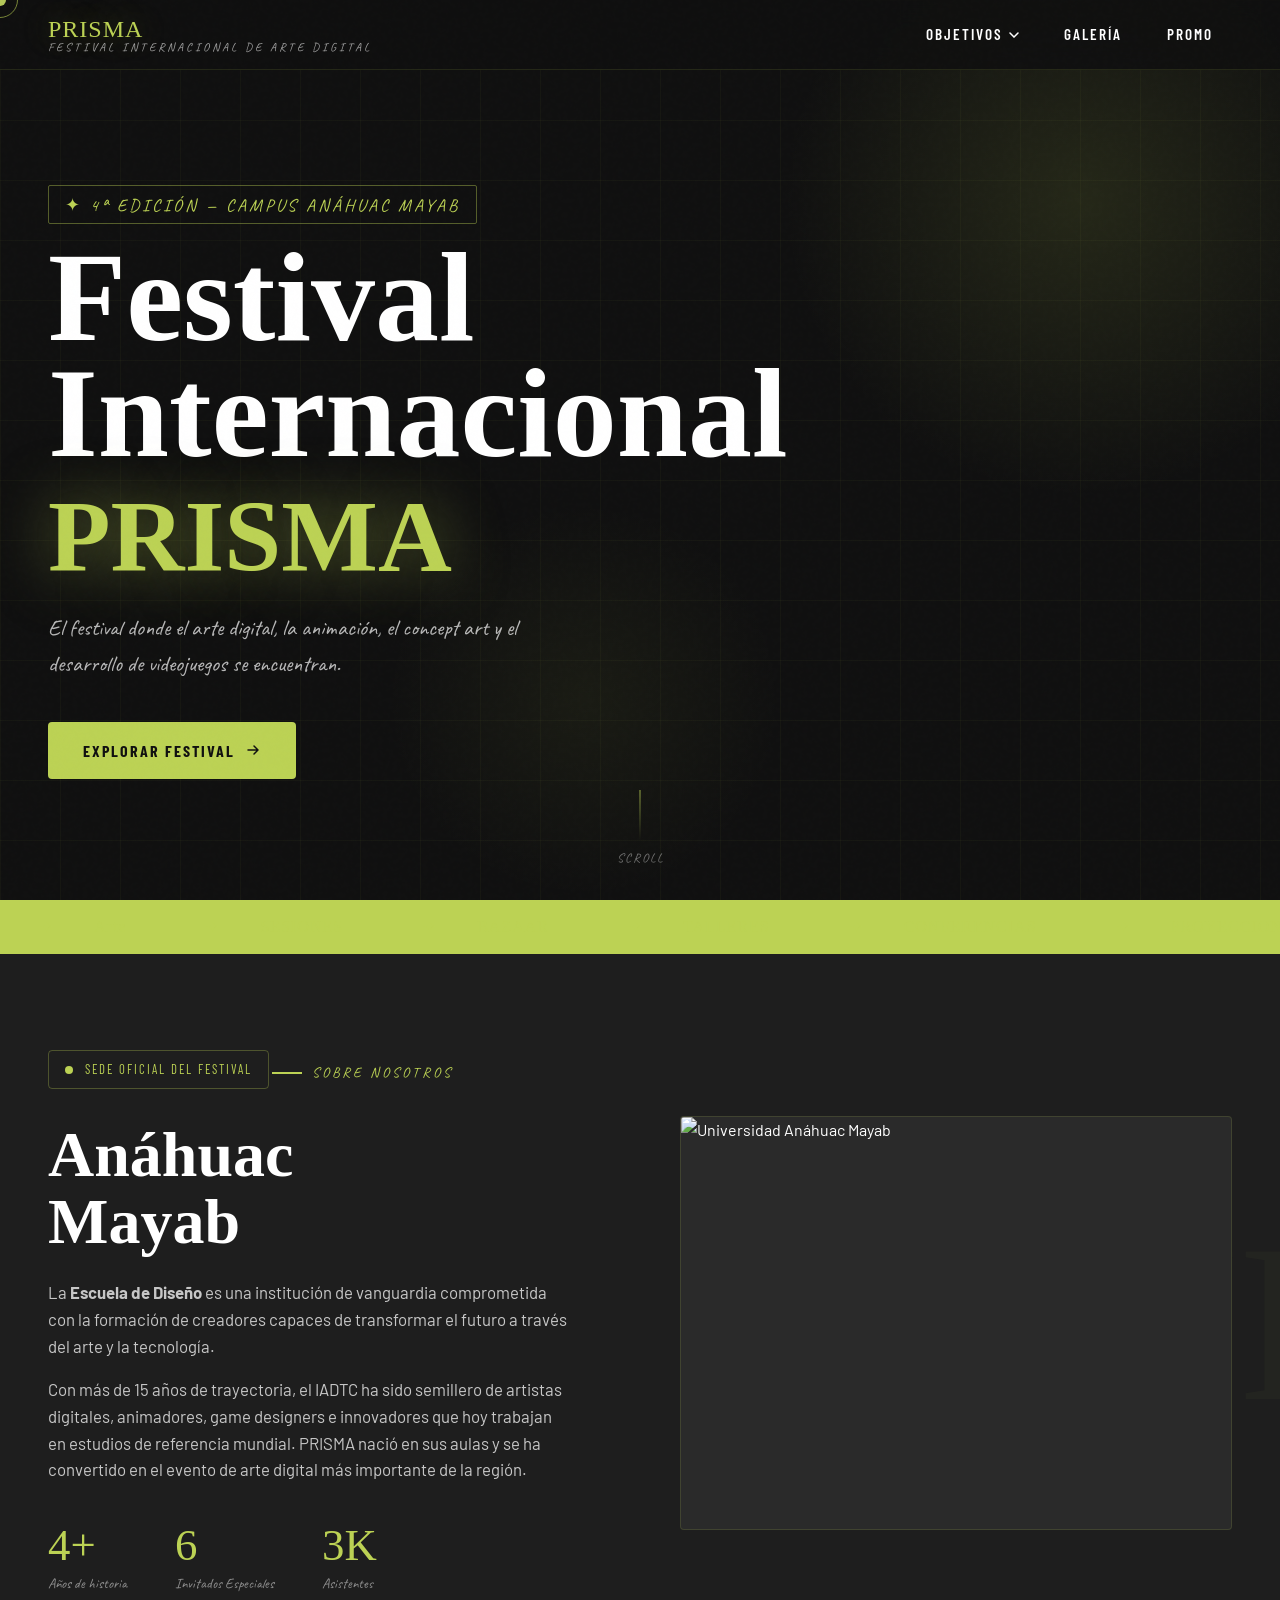
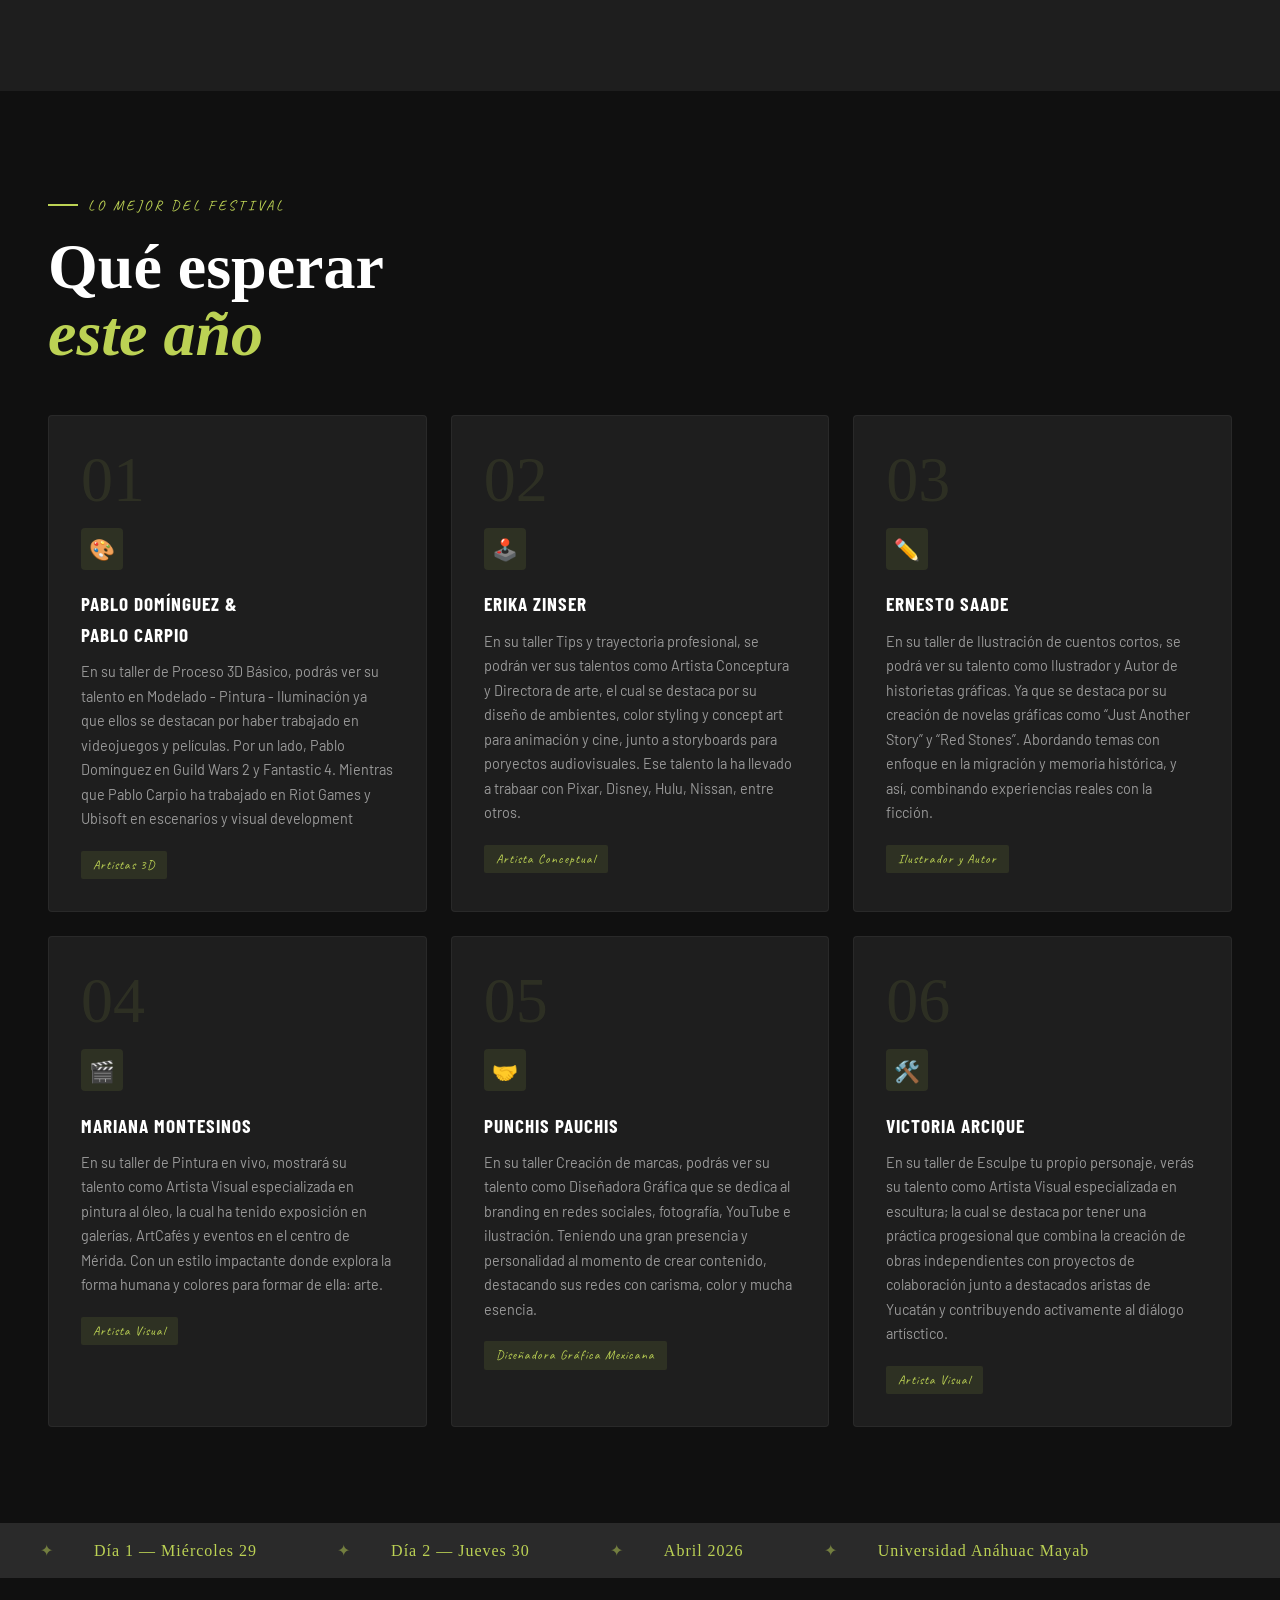
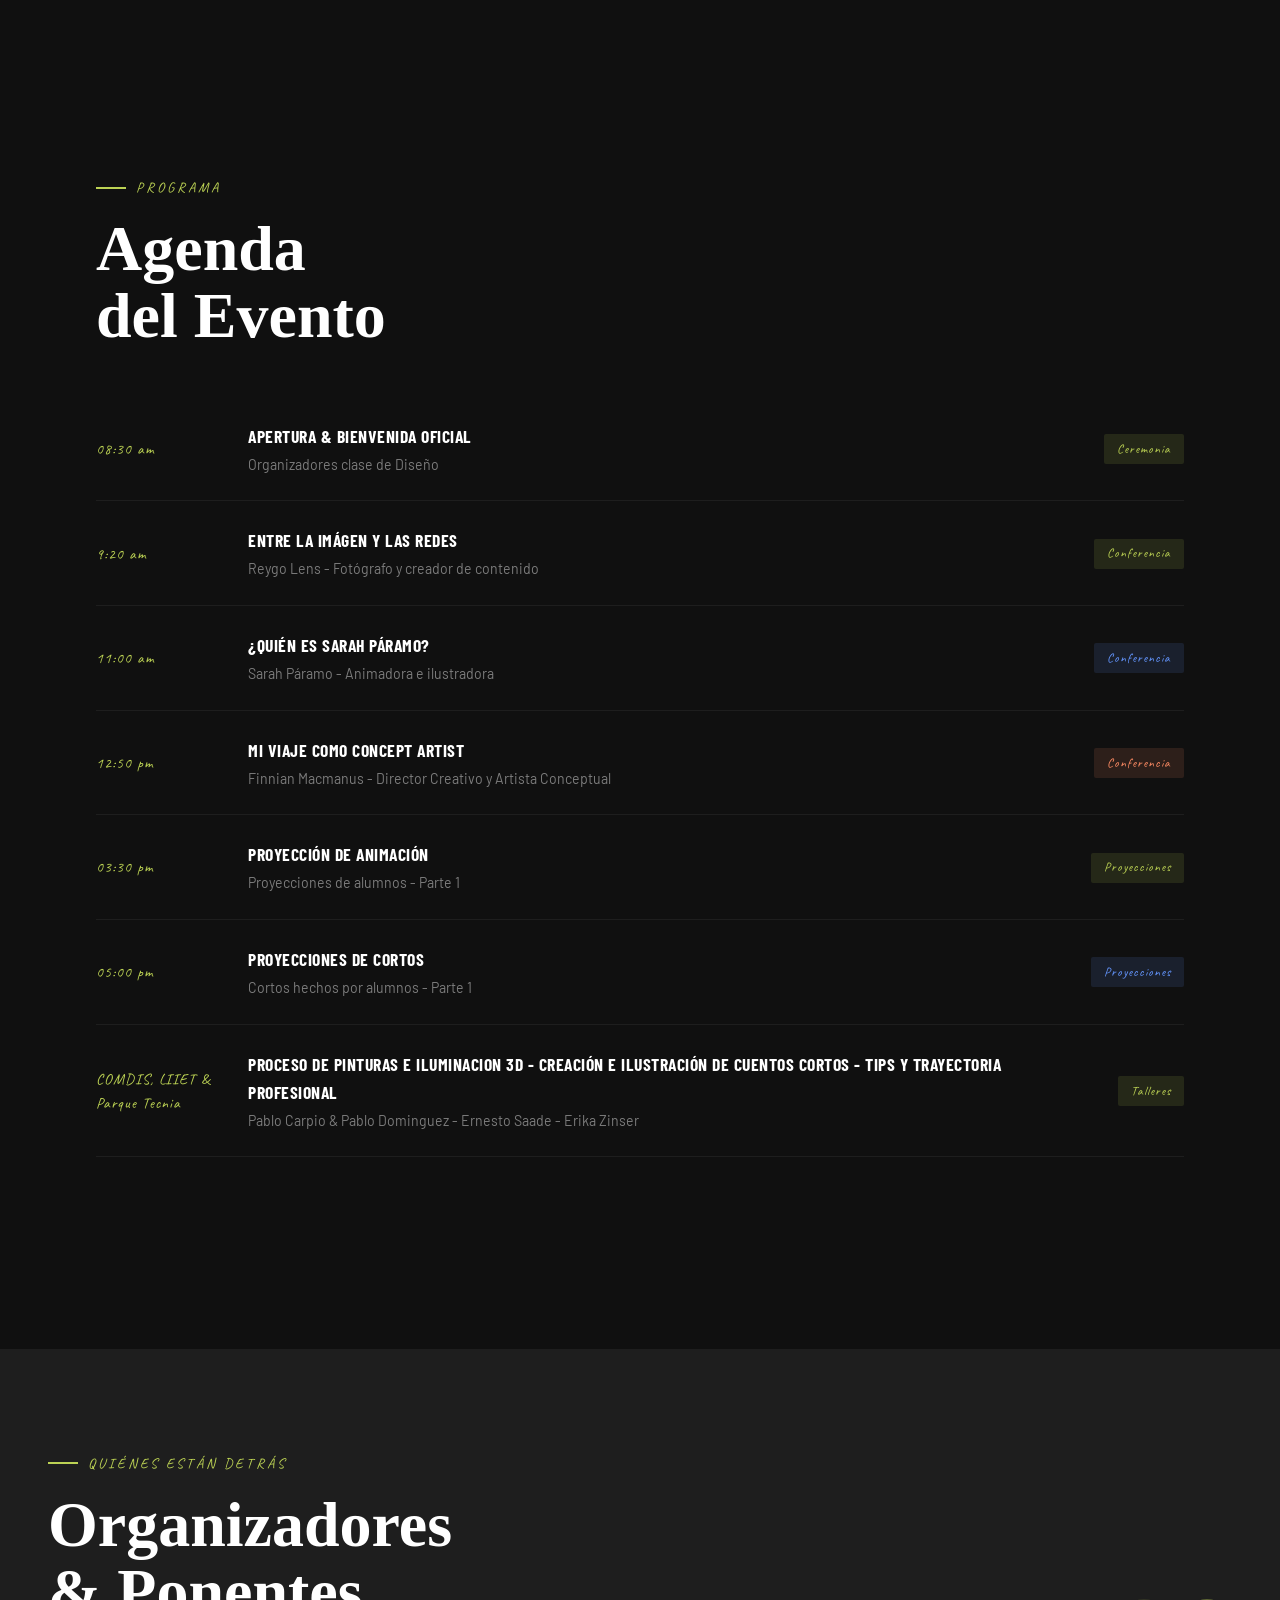
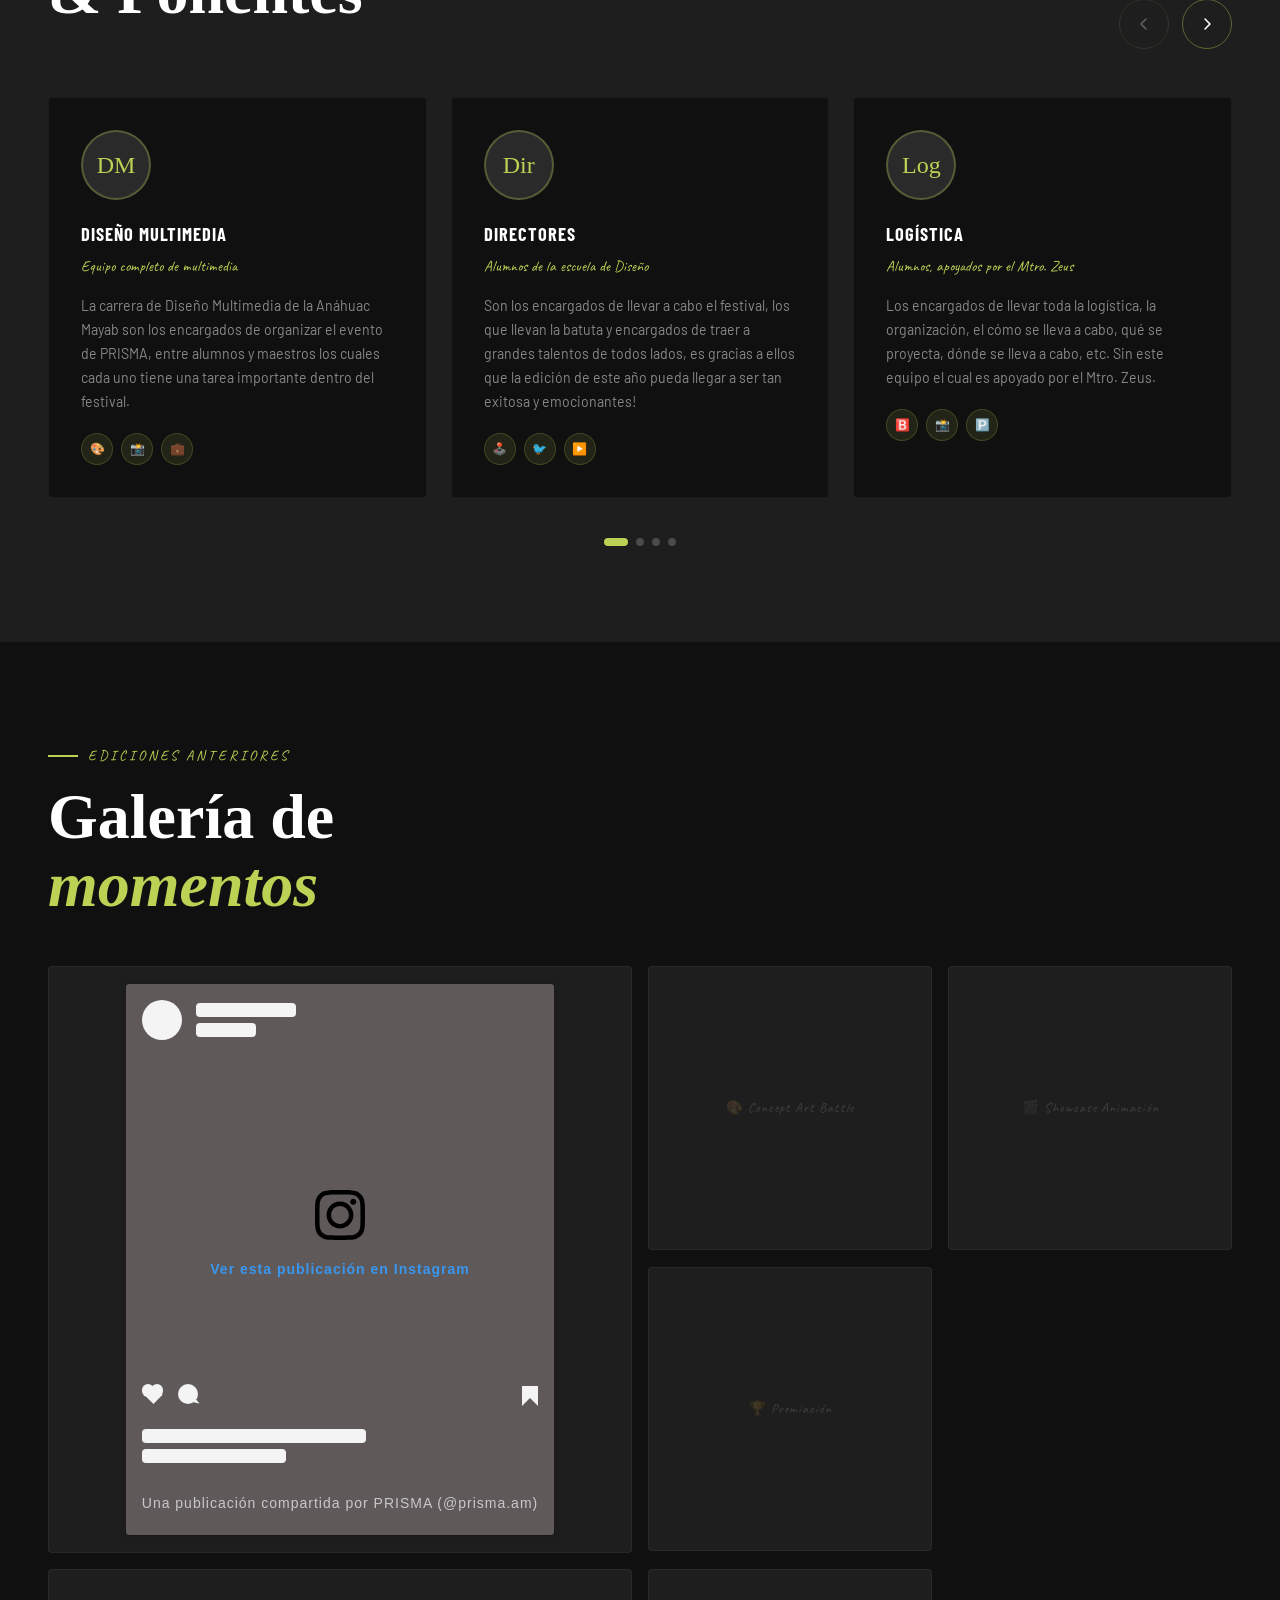
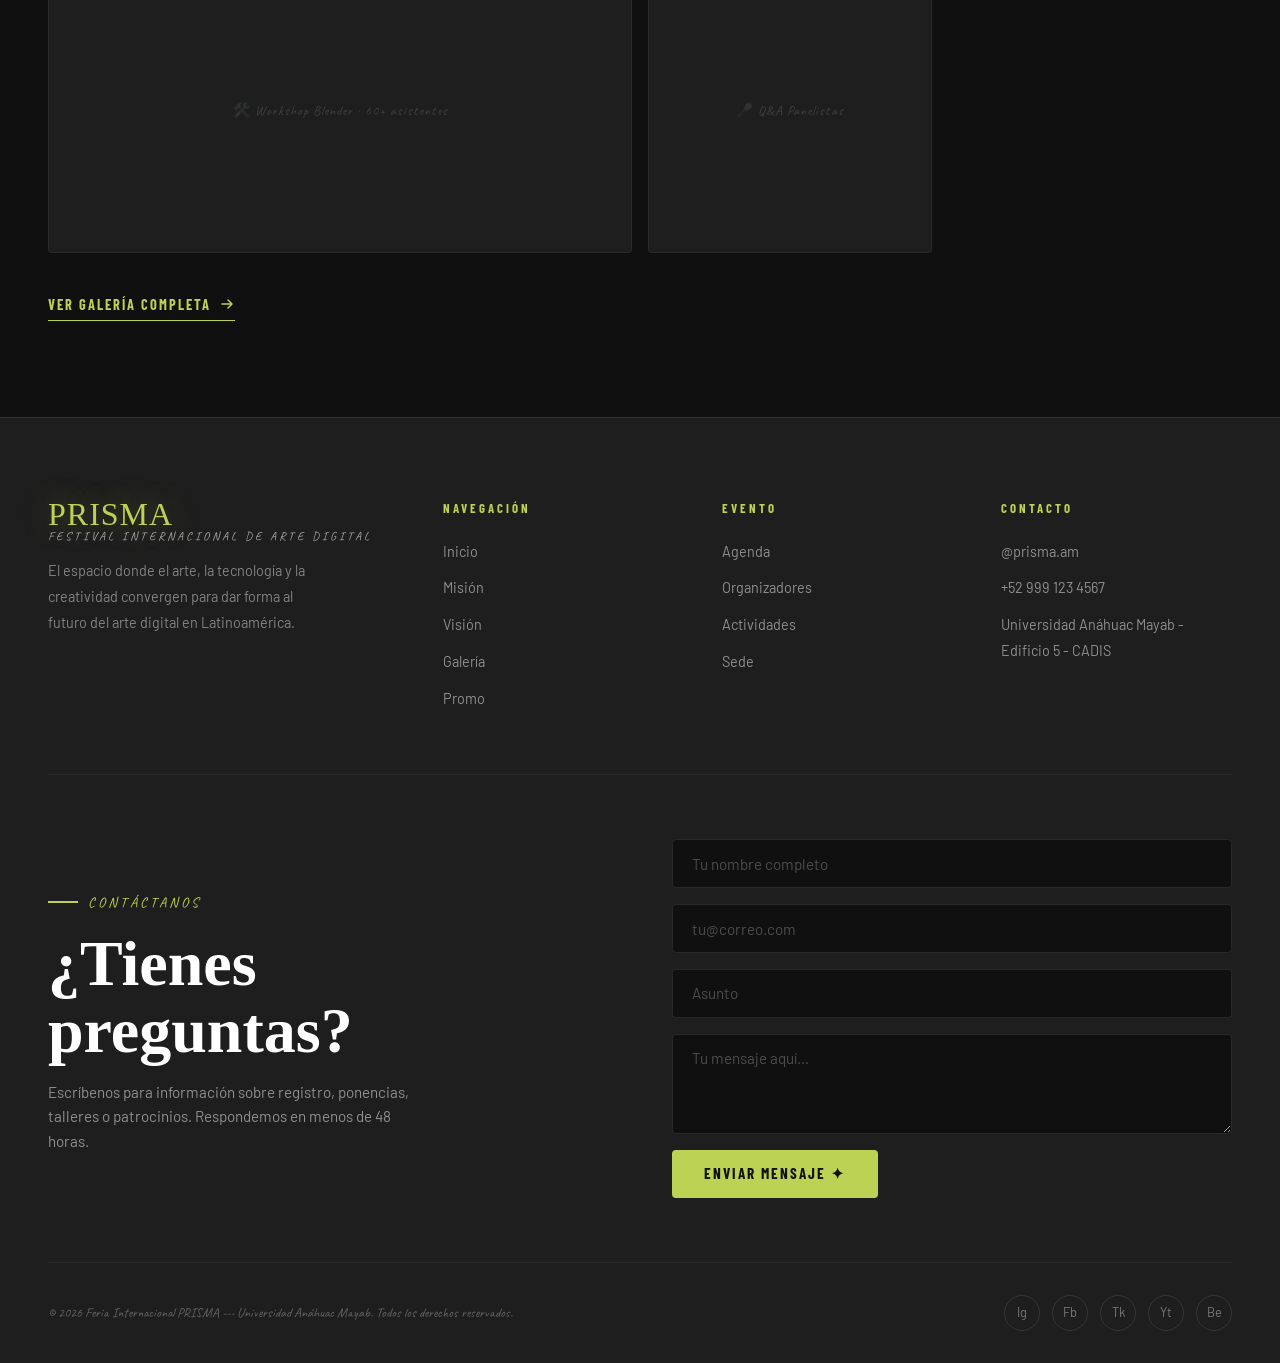
==== commit 55fc7a31: "Terminacion del proyecto casi listo Se agregaron imágenes, y ajustes a las páginas de galerías y pro" ====
--- a/index.html
+++ b/index.html
@@ -169,42 +169,14 @@
         </div>
 
         <div class="uni-visual reveal">
-          <div class="uni-frame">
-            <img src = https://merida.anahuac.mx/hs-fs/hubfs/Sala%20de%20Prensa/2023/BIU%202023%20An%C3%A1huac%20Mayab%20(2).jpg?width=3069&height=1652&name=BIU%202023%20An%C3%A1huac%20Mayab%20(2).jpg>
+          <div class="uni-frame"> 
             <div class="uni-corner tl"></div>
             <div class="uni-corner tr"></div>
             <div class="uni-corner bl"></div>
             <div class="uni-corner br"></div>
-            <!--<div class="uni-frame-inner">
-              <svg
-                width="48"
-                height="48"
-                viewBox="0 0 48 48"
-                fill="none"
-                xmlns="http://www.w3.org/2000/svg"
-              >
-                <rect
-                  x="8"
-                  y="14"
-                  width="32"
-                  height="24"
-                  rx="2"
-                  stroke="#BCD254"
-                  stroke-width="1.5"
-                />
-                <path
-                  d="M16 14V10C16 9.44772 16.4477 9 17 9H31C31.5523 9 32 9.44772 32 10V14"
-                  stroke="#BCD254"
-                  stroke-width="1.5"
-                />
-                <path
-                  d="M24 22V30M20 26H28"
-                  stroke="#BCD254"
-                  stroke-width="1.5"
-                  stroke-linecap="round"
-                />
-              </svg>
-              <span>Foto Campus / Sede IADTC</span> -->
+            <img src = https://merida.anahuac.mx/hs-fs/hubfs/Sala%20de%20Prensa/2023/BIU%202023%20An%C3%A1huac%20Mayab%20(2).jpg?width=3069&height=1652&name=BIU%202023%20An%C3%A1huac%20Mayab%20(2).jpg 
+            alt="Universidad Anáhuac Mayab"
+            class = "uni-photo"/>
             </div>
           </div>
         </div>
--- a/Styles/Style.css
+++ b/Styles/Style.css
@@ -557,6 +557,16 @@
   overflow: hidden;
   position: relative;
 }
+
+.uni-photo {
+  width: 100%;
+  height: 100%;
+  object-fit: cover;         /* recorta sin deformar */
+  object-position: center;   /* centra el punto focal */
+  display: block;
+  filter: grayscale(20%) contrast(1.05); /* tono levemente editorial */
+  transition: filter 0.4s ease, transform 0.6s ease;
+}
 /*.uni-frame-inner {
   width: 85%;
   height: 85%;
